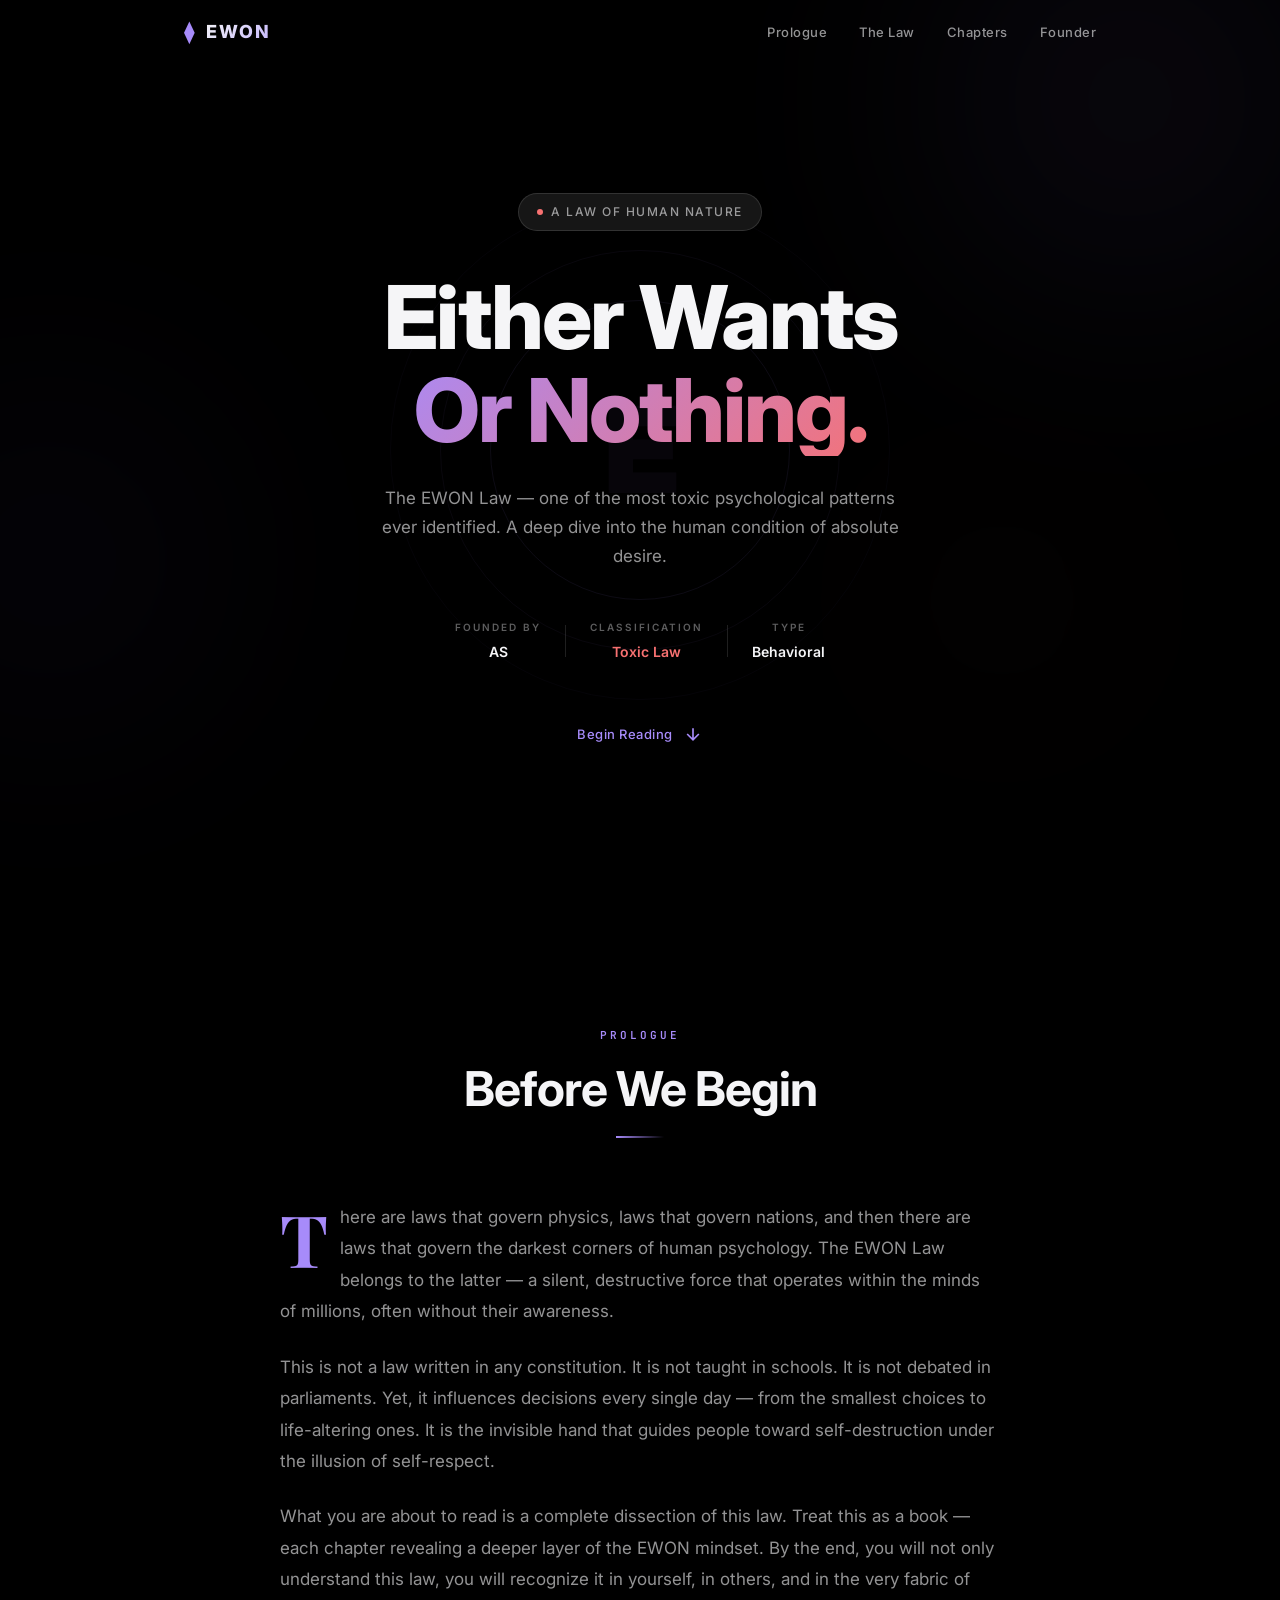
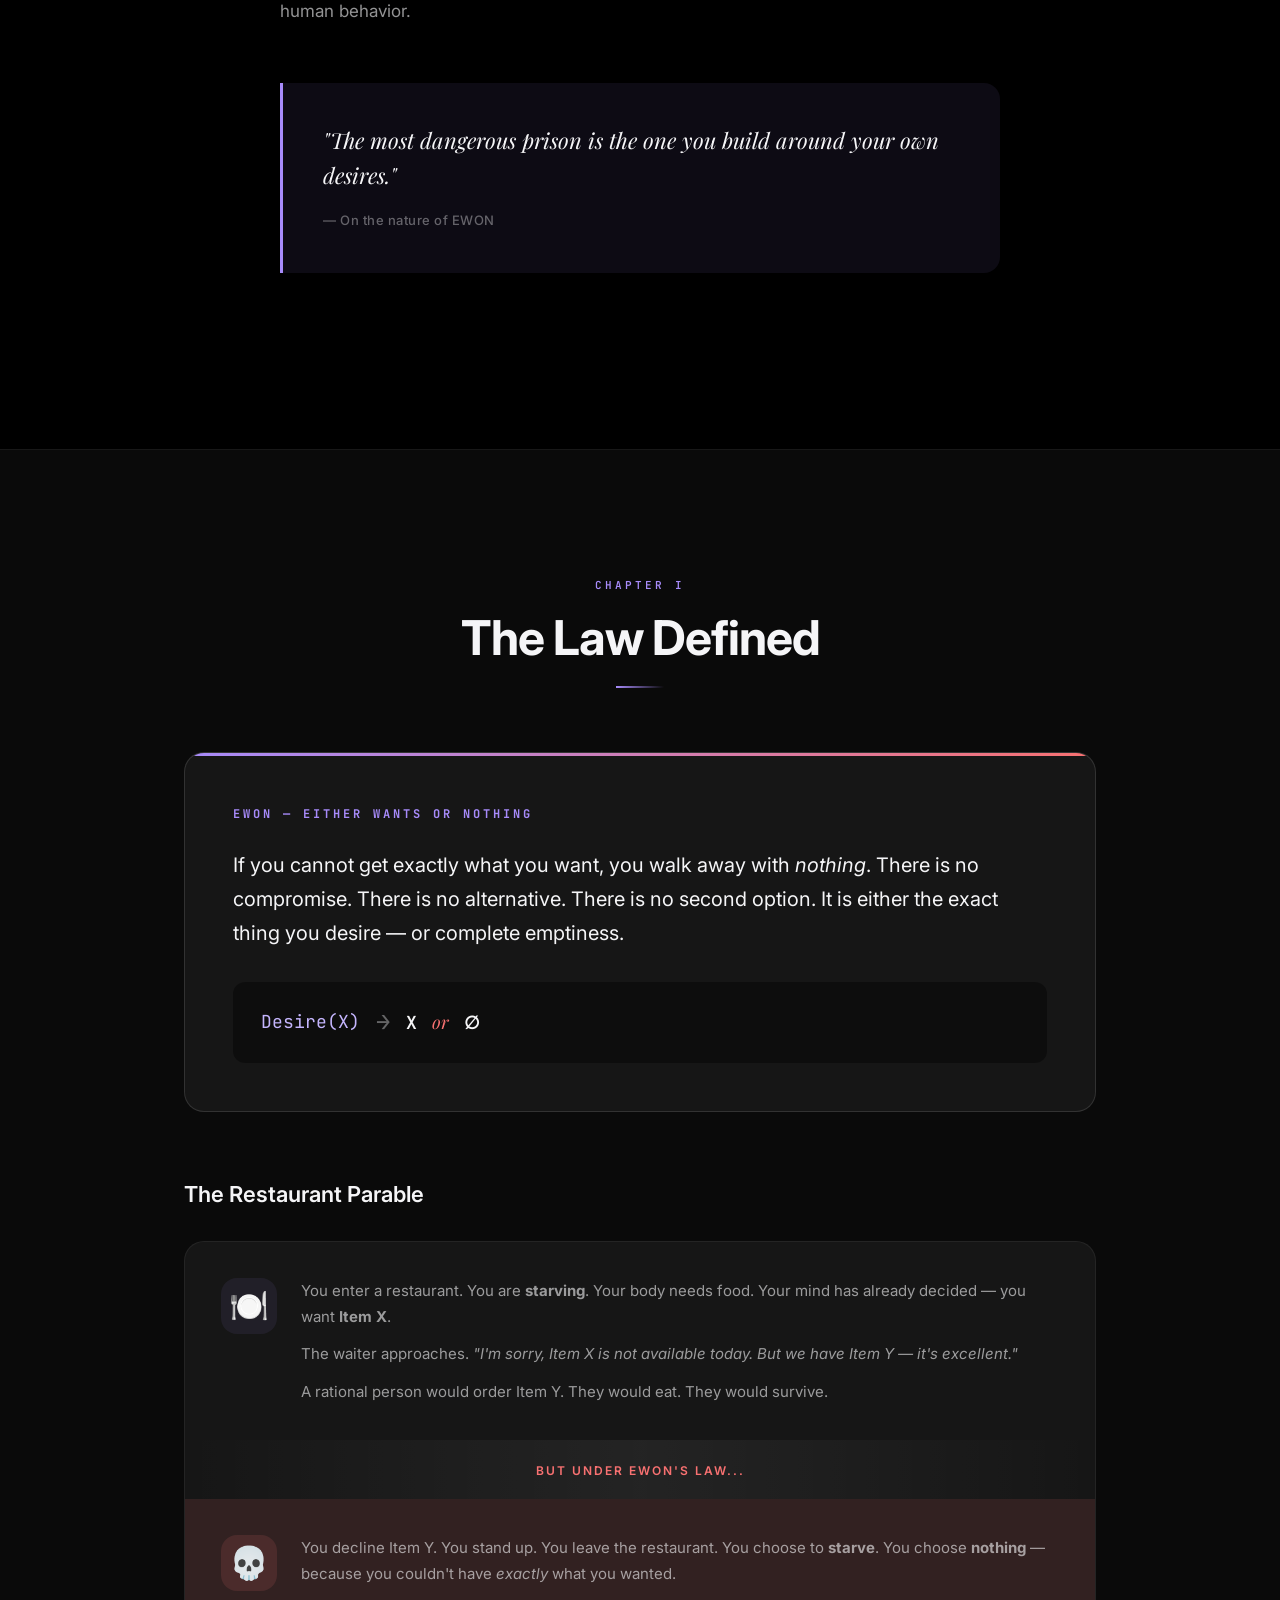
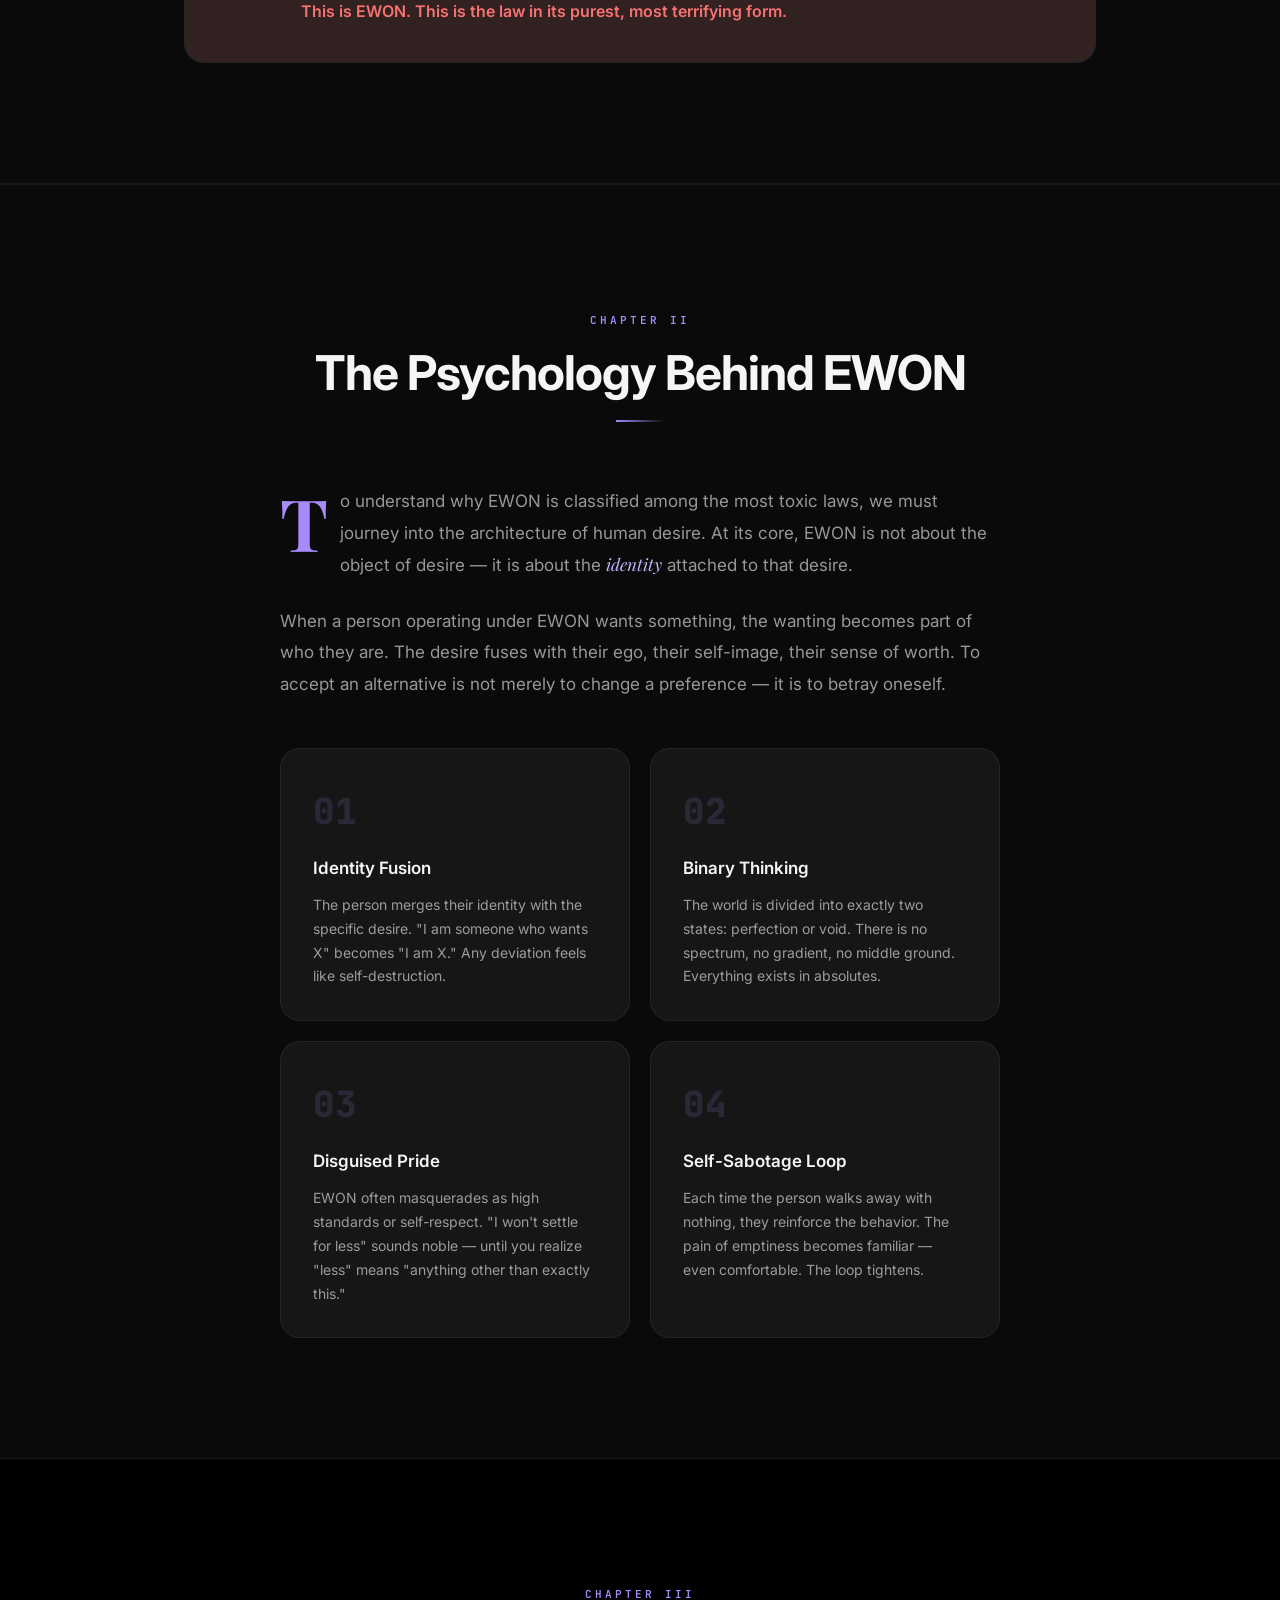
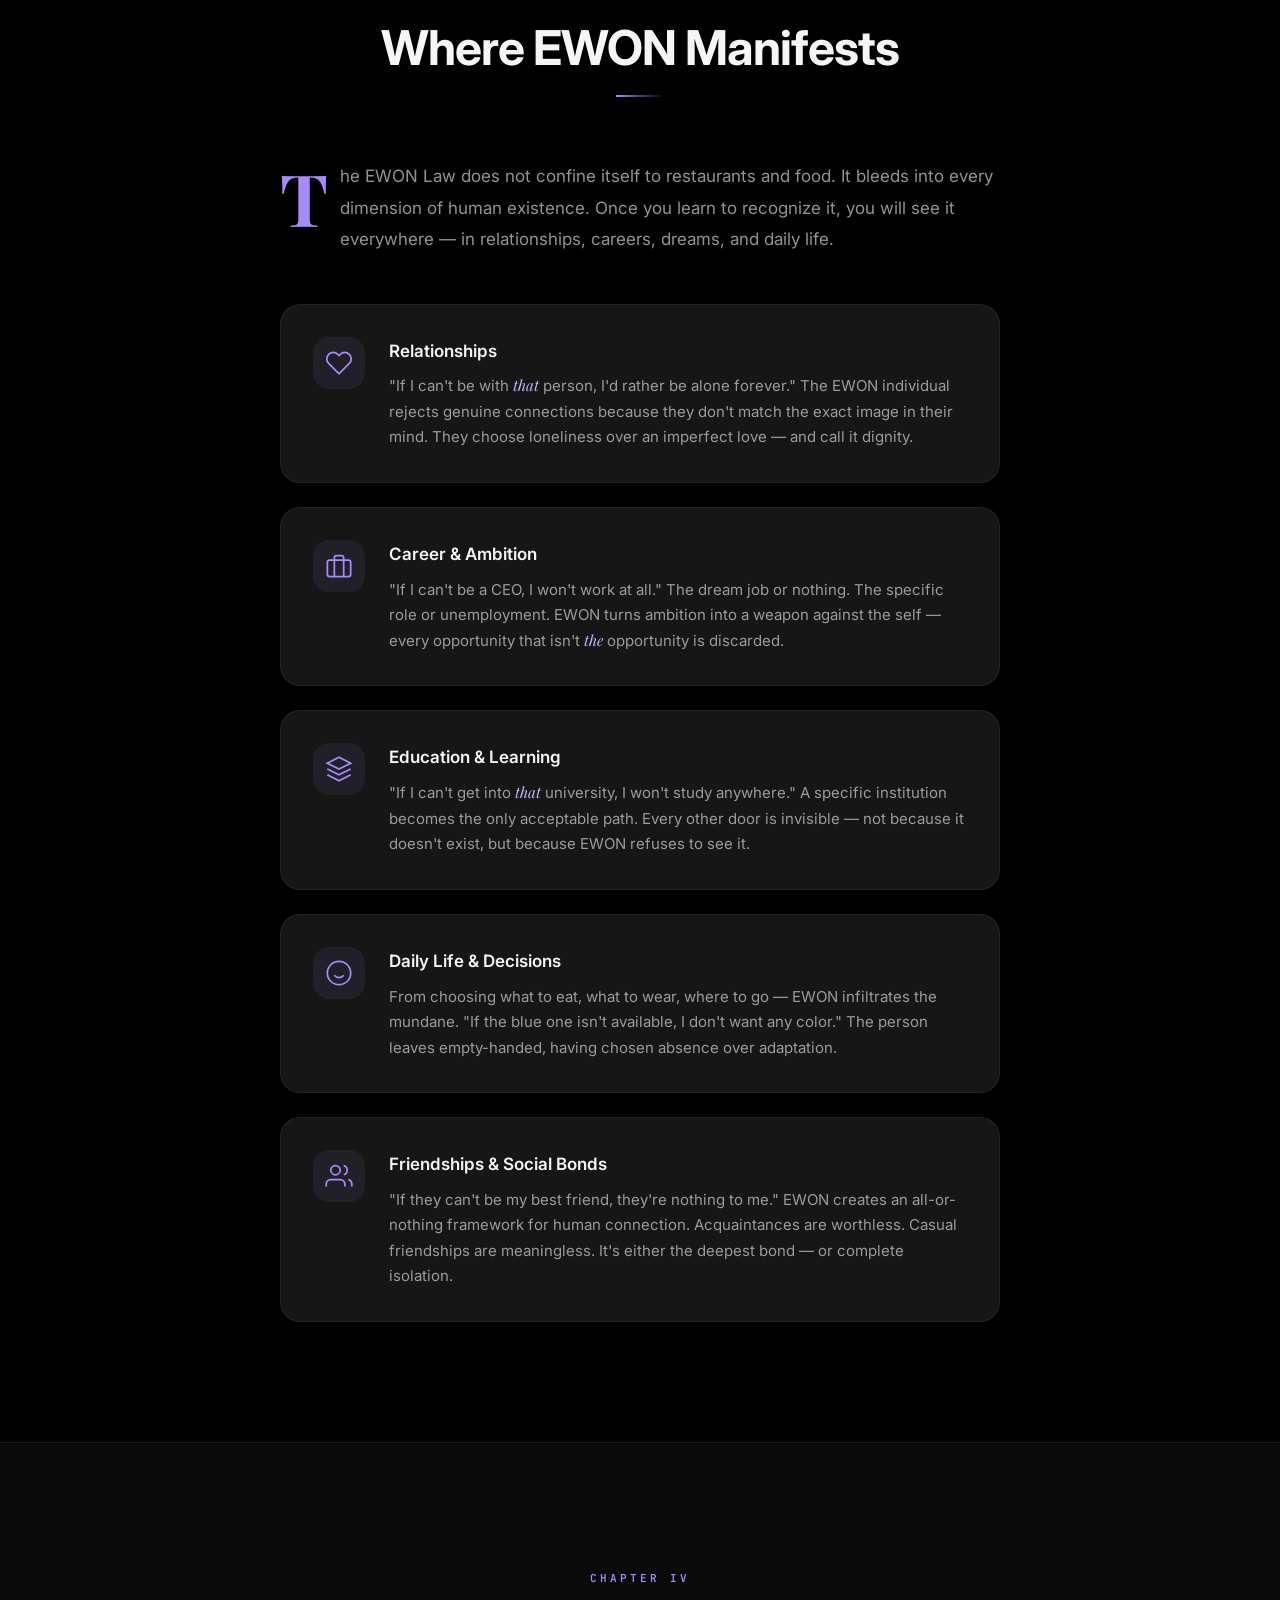
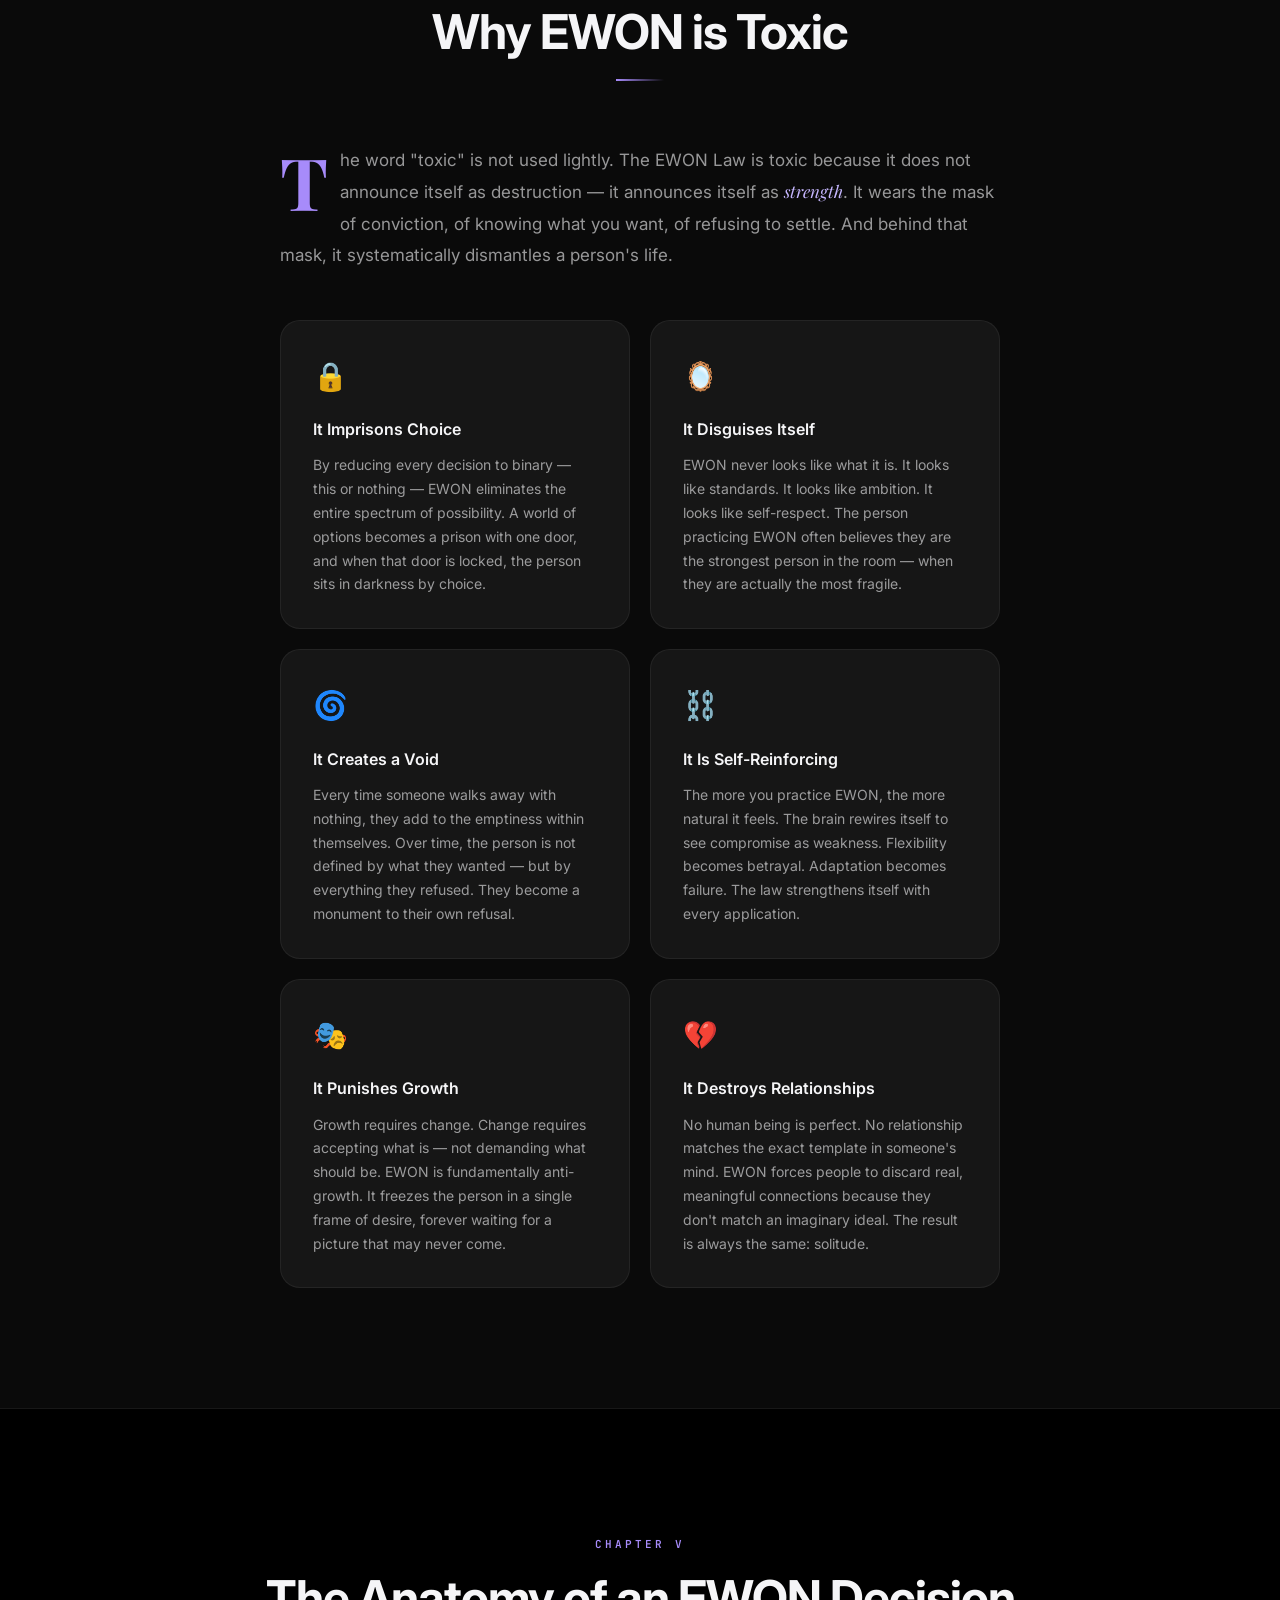
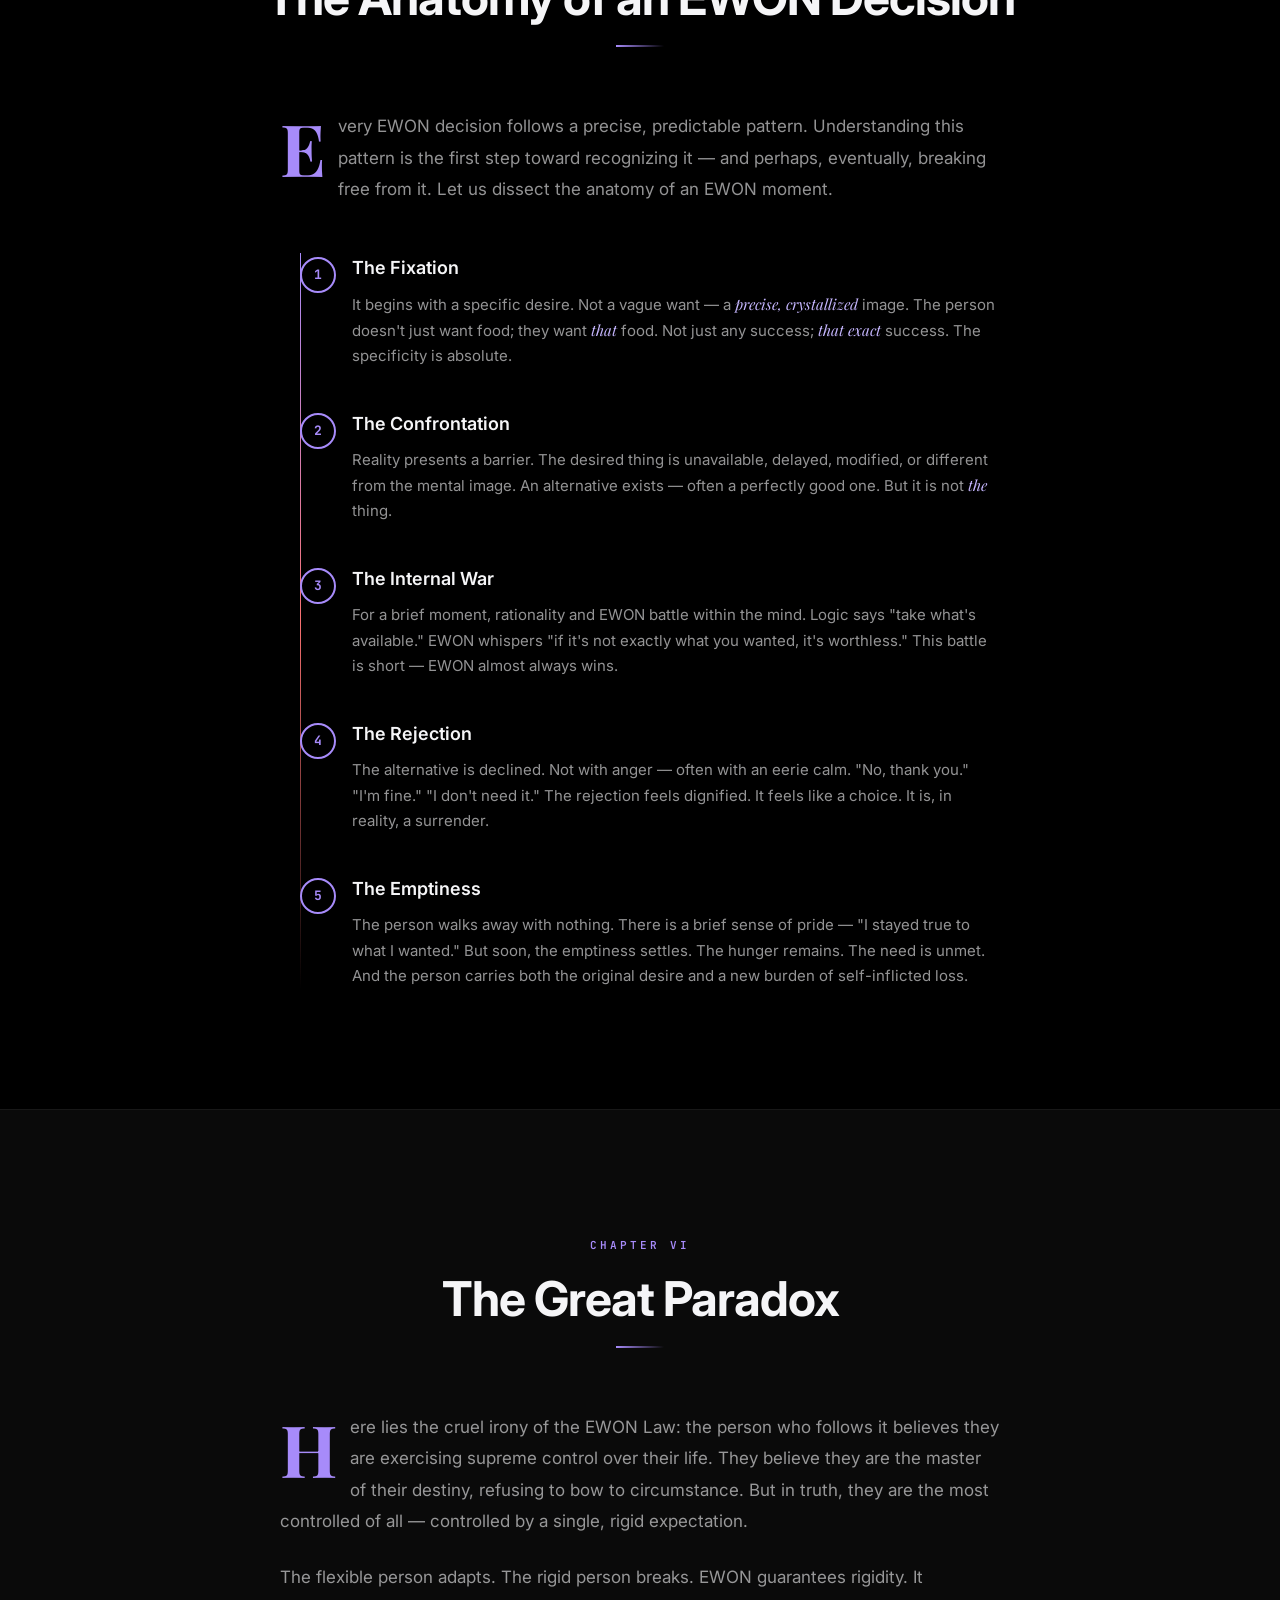
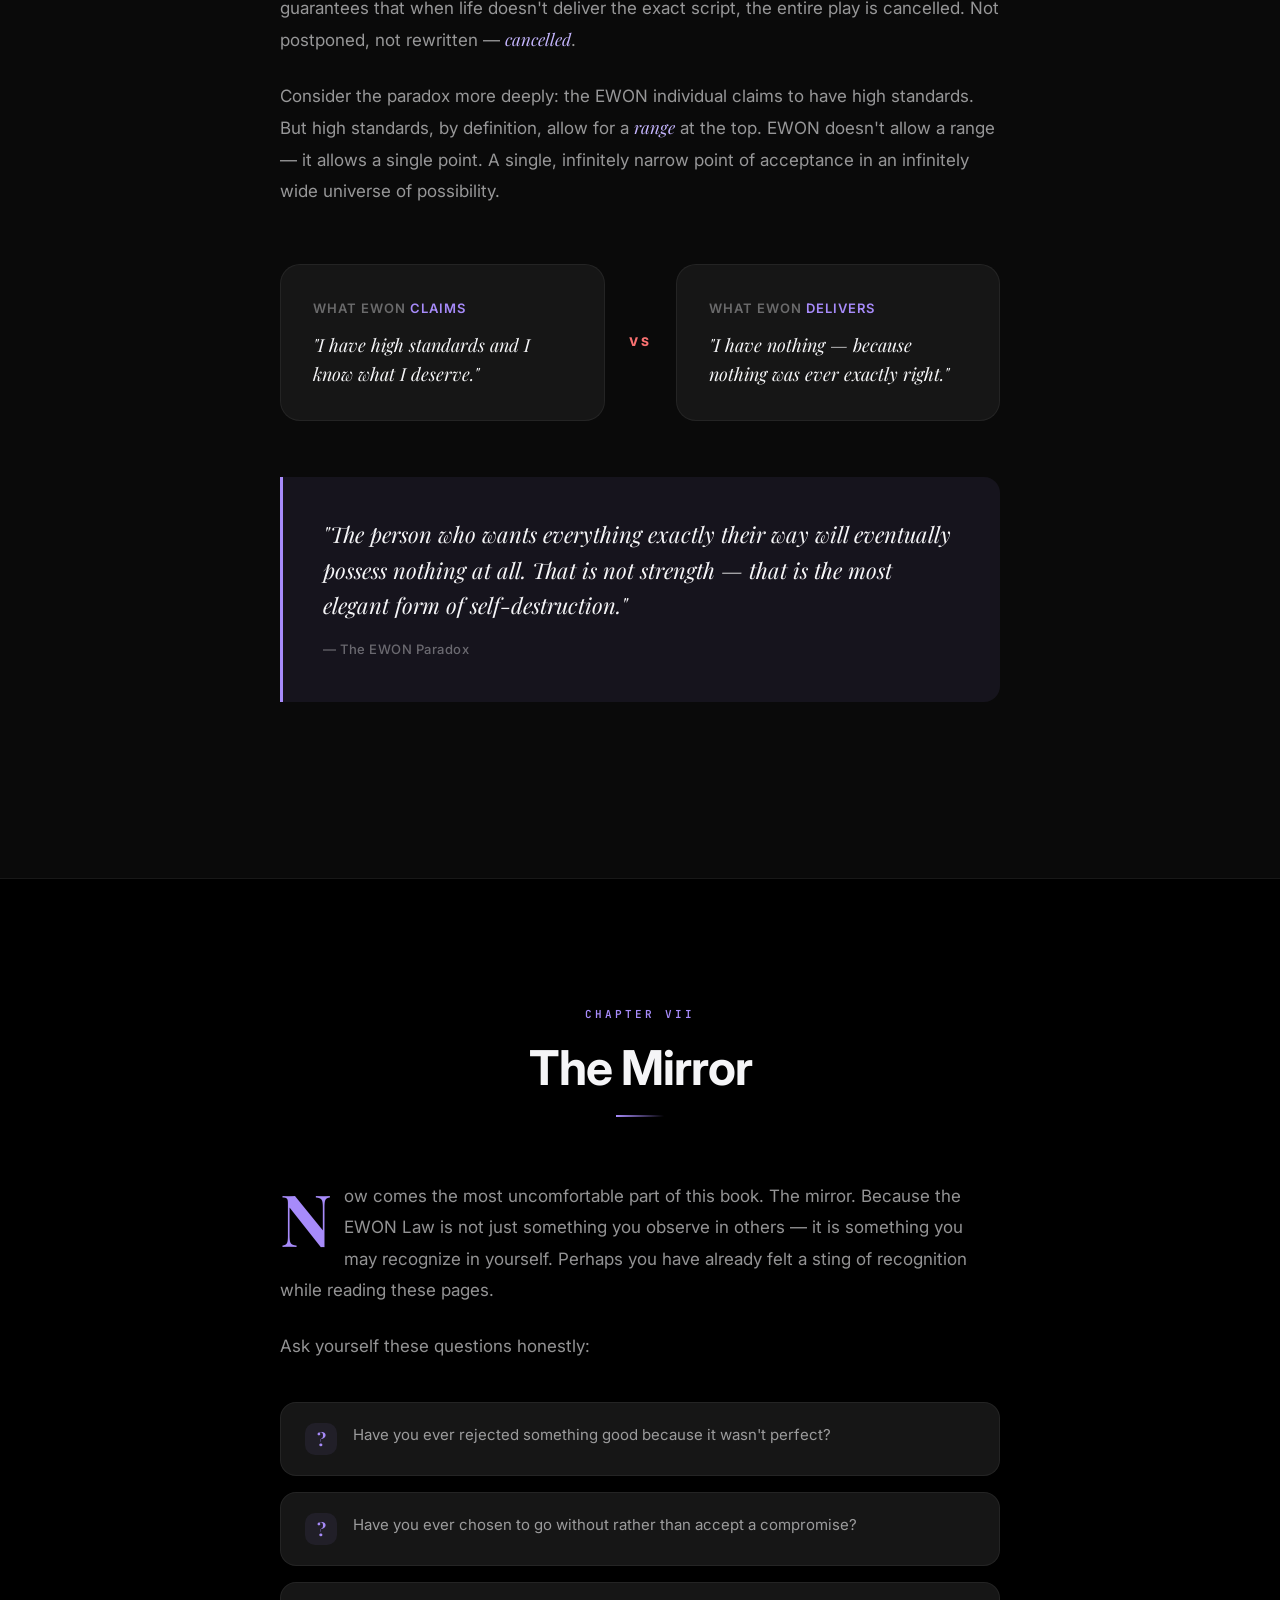
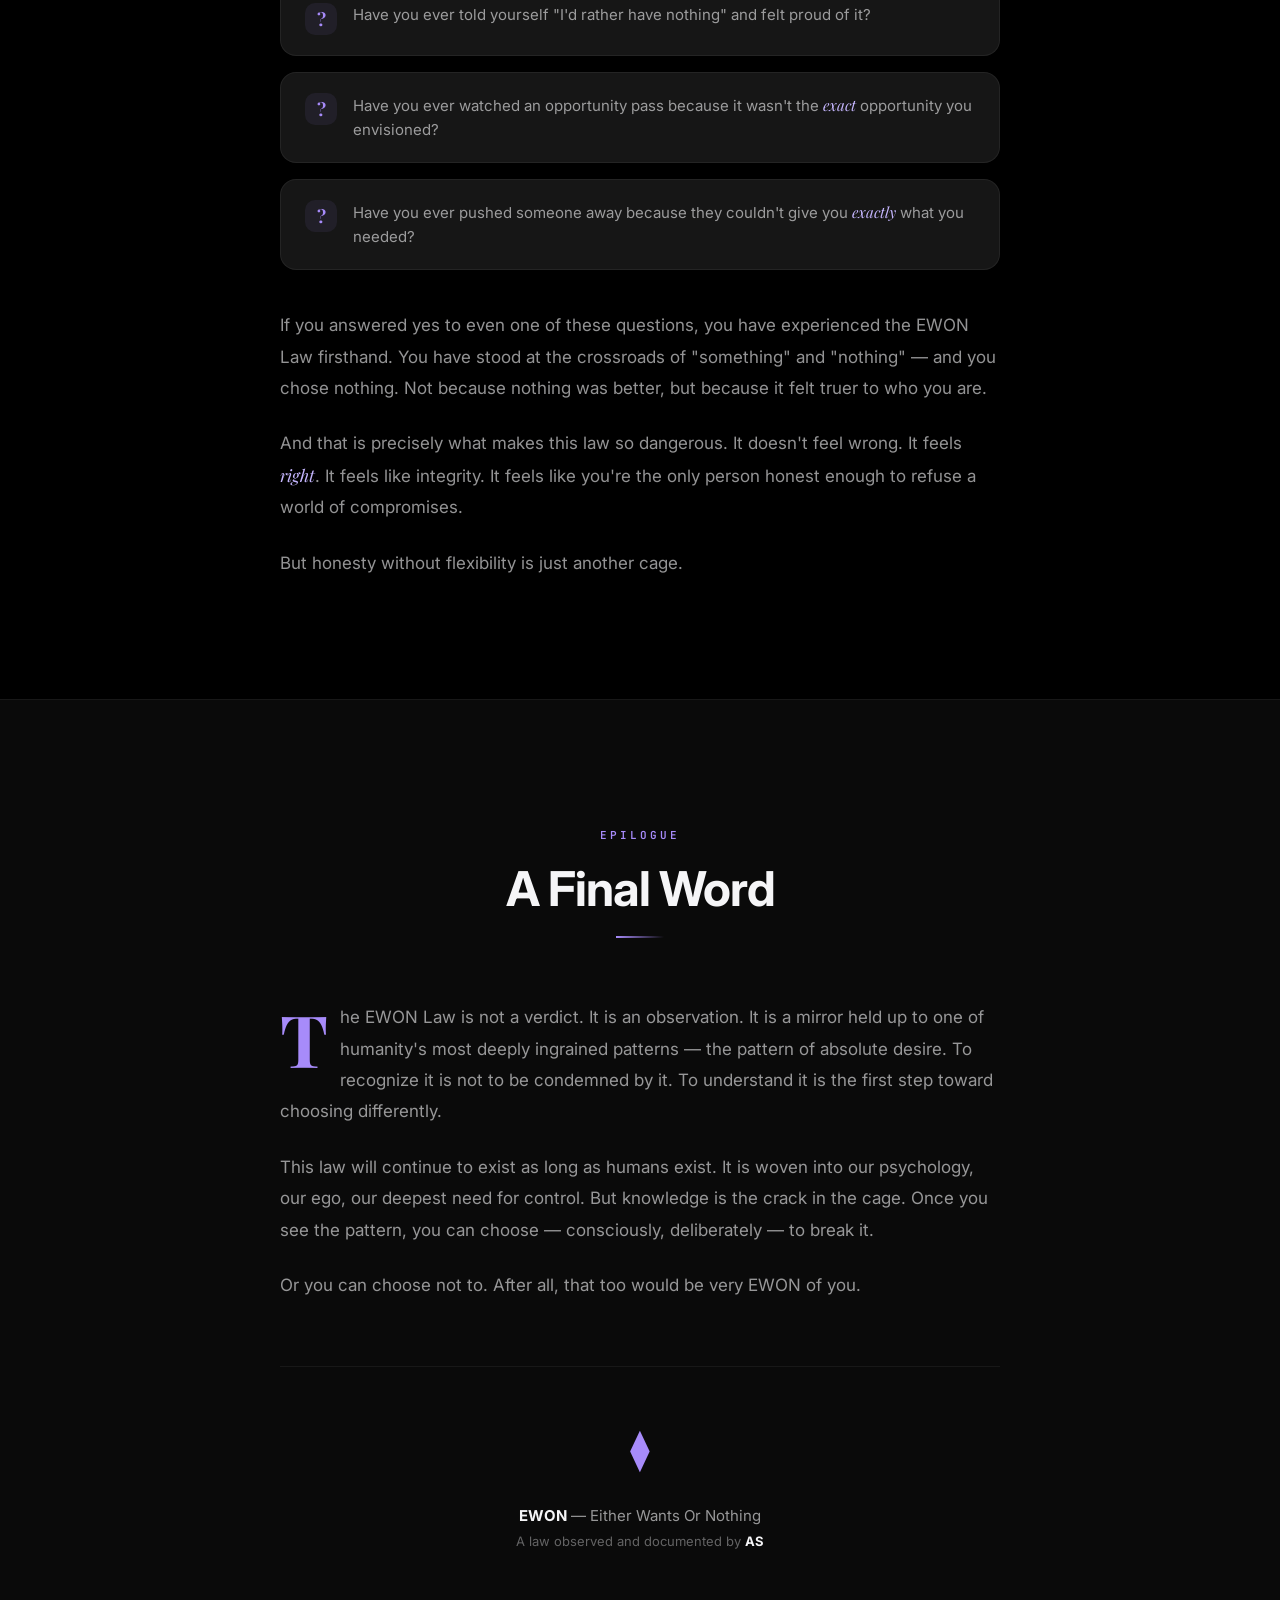
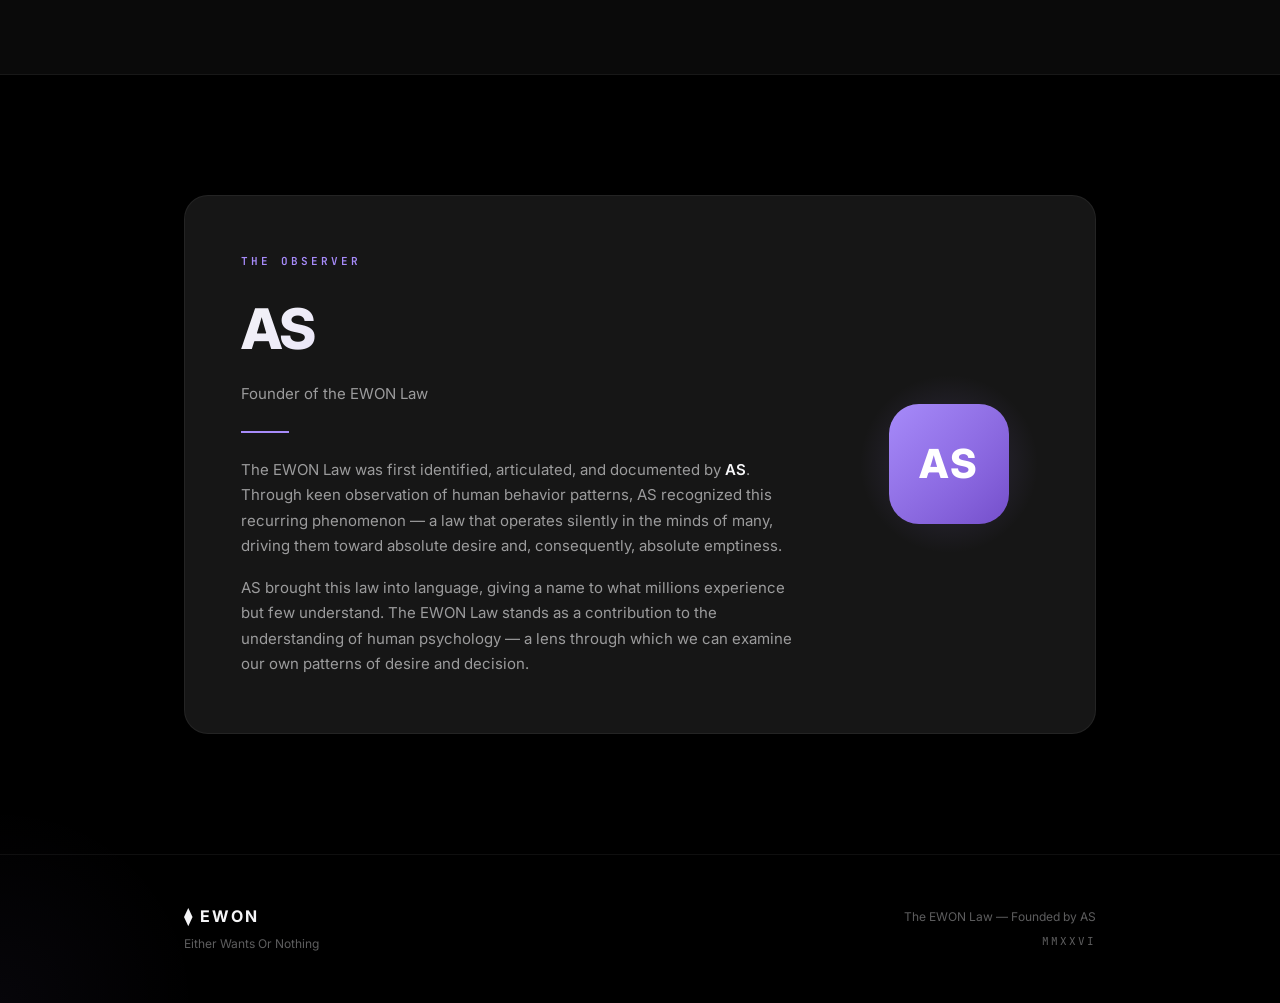
==== index.html @ 48b1c62e "feat: EWON Law - premium iOS dark themed site with book-like chapters" ====
<!DOCTYPE html>
<html lang="en">
<head>
    <meta charset="UTF-8">
    <meta name="viewport" content="width=device-width, initial-scale=1.0">
    <title>EWON Law — Either Wants Or Nothing</title>
    <meta name="description" content="The EWON Law: Either Wants Or Nothing. One of the most toxic psychological laws ever observed. Founded by AS.">
    <meta name="keywords" content="EWON, Either Wants Or Nothing, EWON Law, AS, psychology, toxic laws">
    <meta name="author" content="AS">
    <meta name="theme-color" content="#000000">
    <link rel="preconnect" href="https://fonts.googleapis.com">
    <link rel="preconnect" href="https://fonts.gstatic.com" crossorigin>
    <link href="https://fonts.googleapis.com/css2?family=SF+Pro+Display:wght@300;400;500;600;700&family=Inter:wght@300;400;500;600;700;800;900&family=Playfair+Display:ital,wght@0,400;0,500;0,600;0,700;1,400;1,500&family=JetBrains+Mono:wght@400;500&display=swap" rel="stylesheet">
    <link rel="stylesheet" href="style.css">
</head>
<body>
    <!-- Ambient Background -->
    <div class="ambient-bg">
        <div class="ambient-orb orb-1"></div>
        <div class="ambient-orb orb-2"></div>
        <div class="ambient-orb orb-3"></div>
    </div>

    <!-- Navigation -->
    <nav class="nav" id="navbar">
        <div class="nav-inner">
            <a href="#hero" class="nav-logo">
                <span class="logo-icon">⧫</span>
                <span class="logo-text">EWON</span>
            </a>
            <div class="nav-links">
                <a href="#prologue" class="nav-link">Prologue</a>
                <a href="#definition" class="nav-link">The Law</a>
                <a href="#chapters" class="nav-link">Chapters</a>
                <a href="#founder" class="nav-link">Founder</a>
            </div>
            <button class="nav-menu-btn" id="menuBtn" aria-label="Menu">
                <span></span>
                <span></span>
                <span></span>
            </button>
        </div>
    </nav>

    <!-- Mobile Menu -->
    <div class="mobile-menu" id="mobileMenu">
        <div class="mobile-menu-inner">
            <a href="#prologue" class="mobile-link">Prologue</a>
            <a href="#definition" class="mobile-link">The Law</a>
            <a href="#chapters" class="mobile-link">Chapters</a>
            <a href="#founder" class="mobile-link">Founder</a>
        </div>
    </div>

    <!-- Hero Section -->
    <section class="hero" id="hero">
        <div class="hero-content">
            <div class="hero-badge animate-in">
                <span class="badge-dot"></span>
                <span>A Law of Human Nature</span>
            </div>
            <h1 class="hero-title animate-in">
                <span class="title-line">Either Wants</span>
                <span class="title-line accent">Or Nothing.</span>
            </h1>
            <p class="hero-subtitle animate-in">
                The EWON Law — one of the most toxic psychological patterns ever identified. 
                A deep dive into the human condition of absolute desire.
            </p>
            <div class="hero-meta animate-in">
                <div class="meta-item">
                    <span class="meta-label">Founded by</span>
                    <span class="meta-value">AS</span>
                </div>
                <div class="meta-divider"></div>
                <div class="meta-item">
                    <span class="meta-label">Classification</span>
                    <span class="meta-value toxic-tag">Toxic Law</span>
                </div>
                <div class="meta-divider"></div>
                <div class="meta-item">
                    <span class="meta-label">Type</span>
                    <span class="meta-value">Behavioral</span>
                </div>
            </div>
            <a href="#prologue" class="hero-scroll animate-in">
                <span>Begin Reading</span>
                <svg width="20" height="20" viewBox="0 0 24 24" fill="none" stroke="currentColor" stroke-width="2">
                    <path d="M12 5v14M19 12l-7 7-7-7"/>
                </svg>
            </a>
        </div>
        <div class="hero-visual">
            <div class="visual-ring ring-1"></div>
            <div class="visual-ring ring-2"></div>
            <div class="visual-ring ring-3"></div>
            <div class="visual-symbol">E</div>
        </div>
    </section>

    <!-- Prologue -->
    <section class="chapter-section" id="prologue">
        <div class="container">
            <div class="chapter-header animate-on-scroll">
                <span class="chapter-number">Prologue</span>
                <h2 class="chapter-title">Before We Begin</h2>
                <div class="chapter-line"></div>
            </div>
            <div class="chapter-body">
                <div class="prose animate-on-scroll">
                    <p class="drop-cap">
                        There are laws that govern physics, laws that govern nations, and then there are laws that govern the darkest corners of human psychology. The EWON Law belongs to the latter — a silent, destructive force that operates within the minds of millions, often without their awareness.
                    </p>
                    <p>
                        This is not a law written in any constitution. It is not taught in schools. It is not debated in parliaments. Yet, it influences decisions every single day — from the smallest choices to life-altering ones. It is the invisible hand that guides people toward self-destruction under the illusion of self-respect.
                    </p>
                    <p>
                        What you are about to read is a complete dissection of this law. Treat this as a book — each chapter revealing a deeper layer of the EWON mindset. By the end, you will not only understand this law, you will recognize it in yourself, in others, and in the very fabric of human behavior.
                    </p>
                </div>
                <div class="quote-block animate-on-scroll">
                    <blockquote>
                        "The most dangerous prison is the one you build around your own desires."
                    </blockquote>
                    <cite>— On the nature of EWON</cite>
                </div>
            </div>
        </div>
    </section>

    <!-- Definition Section -->
    <section class="definition-section" id="definition">
        <div class="container">
            <div class="chapter-header animate-on-scroll">
                <span class="chapter-number">Chapter I</span>
                <h2 class="chapter-title">The Law Defined</h2>
                <div class="chapter-line"></div>
            </div>
            <div class="definition-card animate-on-scroll">
                <div class="def-accent-bar"></div>
                <div class="def-content">
                    <div class="def-label">EWON — Either Wants Or Nothing</div>
                    <div class="def-text">
                        <p>If you cannot get exactly what you want, you walk away with <em>nothing</em>. There is no compromise. There is no alternative. There is no second option. It is either the exact thing you desire — or complete emptiness.</p>
                    </div>
                    <div class="def-formula">
                        <span class="formula-symbol">Desire(X)</span>
                        <span class="formula-operator">→</span>
                        <span class="formula-result">X <span class="formula-or">or</span> ∅</span>
                    </div>
                </div>
            </div>

            <div class="example-section animate-on-scroll">
                <h3 class="section-subtitle">The Restaurant Parable</h3>
                <div class="example-card">
                    <div class="example-scene">
                        <div class="scene-icon">🍽️</div>
                        <div class="scene-content">
                            <p>You enter a restaurant. You are <strong>starving</strong>. Your body needs food. Your mind has already decided — you want <strong>Item X</strong>.</p>
                            <p>The waiter approaches. <em>"I'm sorry, Item X is not available today. But we have Item Y — it's excellent."</em></p>
                            <p>A rational person would order Item Y. They would eat. They would survive.</p>
                        </div>
                    </div>
                    <div class="scene-divider">
                        <span>But under EWON's Law...</span>
                    </div>
                    <div class="example-scene ewon-scene">
                        <div class="scene-icon">💀</div>
                        <div class="scene-content">
                            <p>You decline Item Y. You stand up. You leave the restaurant. You choose to <strong>starve</strong>. You choose <strong>nothing</strong> — because you couldn't have <em>exactly</em> what you wanted.</p>
                            <p class="scene-emphasis">This is EWON. This is the law in its purest, most terrifying form.</p>
                        </div>
                    </div>
                </div>
            </div>
        </div>
    </section>

    <!-- Chapter II: The Psychology -->
    <section class="chapter-section dark-chapter" id="chapters">
        <div class="container">
            <div class="chapter-header animate-on-scroll">
                <span class="chapter-number">Chapter II</span>
                <h2 class="chapter-title">The Psychology Behind EWON</h2>
                <div class="chapter-line"></div>
            </div>
            <div class="chapter-body">
                <div class="prose animate-on-scroll">
                    <p class="drop-cap">
                        To understand why EWON is classified among the most toxic laws, we must journey into the architecture of human desire. At its core, EWON is not about the object of desire — it is about the <em>identity</em> attached to that desire.
                    </p>
                    <p>
                        When a person operating under EWON wants something, the wanting becomes part of who they are. The desire fuses with their ego, their self-image, their sense of worth. To accept an alternative is not merely to change a preference — it is to betray oneself.
                    </p>
                </div>

                <div class="pillars-grid animate-on-scroll">
                    <div class="pillar-card">
                        <div class="pillar-number">01</div>
                        <h4>Identity Fusion</h4>
                        <p>The person merges their identity with the specific desire. "I am someone who wants X" becomes "I am X." Any deviation feels like self-destruction.</p>
                    </div>
                    <div class="pillar-card">
                        <div class="pillar-number">02</div>
                        <h4>Binary Thinking</h4>
                        <p>The world is divided into exactly two states: perfection or void. There is no spectrum, no gradient, no middle ground. Everything exists in absolutes.</p>
                    </div>
                    <div class="pillar-card">
                        <div class="pillar-number">03</div>
                        <h4>Disguised Pride</h4>
                        <p>EWON often masquerades as high standards or self-respect. "I won't settle for less" sounds noble — until you realize "less" means "anything other than exactly this."</p>
                    </div>
                    <div class="pillar-card">
                        <div class="pillar-number">04</div>
                        <h4>Self-Sabotage Loop</h4>
                        <p>Each time the person walks away with nothing, they reinforce the behavior. The pain of emptiness becomes familiar — even comfortable. The loop tightens.</p>
                    </div>
                </div>
            </div>
        </div>
    </section>

    <!-- Chapter III: Manifestations -->
    <section class="chapter-section">
        <div class="container">
            <div class="chapter-header animate-on-scroll">
                <span class="chapter-number">Chapter III</span>
                <h2 class="chapter-title">Where EWON Manifests</h2>
                <div class="chapter-line"></div>
            </div>
            <div class="chapter-body">
                <div class="prose animate-on-scroll">
                    <p class="drop-cap">
                        The EWON Law does not confine itself to restaurants and food. It bleeds into every dimension of human existence. Once you learn to recognize it, you will see it everywhere — in relationships, careers, dreams, and daily life.
                    </p>
                </div>

                <div class="manifestation-list">
                    <div class="manifestation-item animate-on-scroll">
                        <div class="manifest-icon">
                            <svg width="28" height="28" viewBox="0 0 24 24" fill="none" stroke="currentColor" stroke-width="1.5">
                                <path d="M20.84 4.61a5.5 5.5 0 0 0-7.78 0L12 5.67l-1.06-1.06a5.5 5.5 0 0 0-7.78 7.78l1.06 1.06L12 21.23l7.78-7.78 1.06-1.06a5.5 5.5 0 0 0 0-7.78z"/>
                            </svg>
                        </div>
                        <div class="manifest-content">
                            <h4>Relationships</h4>
                            <p>"If I can't be with <em>that</em> person, I'd rather be alone forever." The EWON individual rejects genuine connections because they don't match the exact image in their mind. They choose loneliness over an imperfect love — and call it dignity.</p>
                        </div>
                    </div>

                    <div class="manifestation-item animate-on-scroll">
                        <div class="manifest-icon">
                            <svg width="28" height="28" viewBox="0 0 24 24" fill="none" stroke="currentColor" stroke-width="1.5">
                                <rect x="2" y="7" width="20" height="14" rx="2" ry="2"/><path d="M16 21V5a2 2 0 0 0-2-2h-4a2 2 0 0 0-2 2v16"/>
                            </svg>
                        </div>
                        <div class="manifest-content">
                            <h4>Career & Ambition</h4>
                            <p>"If I can't be a CEO, I won't work at all." The dream job or nothing. The specific role or unemployment. EWON turns ambition into a weapon against the self — every opportunity that isn't <em>the</em> opportunity is discarded.</p>
                        </div>
                    </div>

                    <div class="manifestation-item animate-on-scroll">
                        <div class="manifest-icon">
                            <svg width="28" height="28" viewBox="0 0 24 24" fill="none" stroke="currentColor" stroke-width="1.5">
                                <path d="M12 2L2 7l10 5 10-5-10-5z"/><path d="M2 17l10 5 10-5"/><path d="M2 12l10 5 10-5"/>
                            </svg>
                        </div>
                        <div class="manifest-content">
                            <h4>Education & Learning</h4>
                            <p>"If I can't get into <em>that</em> university, I won't study anywhere." A specific institution becomes the only acceptable path. Every other door is invisible — not because it doesn't exist, but because EWON refuses to see it.</p>
                        </div>
                    </div>

                    <div class="manifestation-item animate-on-scroll">
                        <div class="manifest-icon">
                            <svg width="28" height="28" viewBox="0 0 24 24" fill="none" stroke="currentColor" stroke-width="1.5">
                                <circle cx="12" cy="12" r="10"/><path d="M8 14s1.5 2 4 2 4-2 4-2"/><line x1="9" y1="9" x2="9.01" y2="9"/><line x1="15" y1="9" x2="15.01" y2="9"/>
                            </svg>
                        </div>
                        <div class="manifest-content">
                            <h4>Daily Life & Decisions</h4>
                            <p>From choosing what to eat, what to wear, where to go — EWON infiltrates the mundane. "If the blue one isn't available, I don't want any color." The person leaves empty-handed, having chosen absence over adaptation.</p>
                        </div>
                    </div>

                    <div class="manifestation-item animate-on-scroll">
                        <div class="manifest-icon">
                            <svg width="28" height="28" viewBox="0 0 24 24" fill="none" stroke="currentColor" stroke-width="1.5">
                                <path d="M17 21v-2a4 4 0 0 0-4-4H5a4 4 0 0 0-4 4v2"/><circle cx="9" cy="7" r="4"/><path d="M23 21v-2a4 4 0 0 0-3-3.87"/><path d="M16 3.13a4 4 0 0 1 0 7.75"/>
                            </svg>
                        </div>
                        <div class="manifest-content">
                            <h4>Friendships & Social Bonds</h4>
                            <p>"If they can't be my best friend, they're nothing to me." EWON creates an all-or-nothing framework for human connection. Acquaintances are worthless. Casual friendships are meaningless. It's either the deepest bond — or complete isolation.</p>
                        </div>
                    </div>
                </div>
            </div>
        </div>
    </section>

    <!-- Chapter IV: The Toxicity -->
    <section class="chapter-section dark-chapter">
        <div class="container">
            <div class="chapter-header animate-on-scroll">
                <span class="chapter-number">Chapter IV</span>
                <h2 class="chapter-title">Why EWON is Toxic</h2>
                <div class="chapter-line"></div>
            </div>
            <div class="chapter-body">
                <div class="prose animate-on-scroll">
                    <p class="drop-cap">
                        The word "toxic" is not used lightly. The EWON Law is toxic because it does not announce itself as destruction — it announces itself as <em>strength</em>. It wears the mask of conviction, of knowing what you want, of refusing to settle. And behind that mask, it systematically dismantles a person's life.
                    </p>
                </div>

                <div class="toxicity-grid animate-on-scroll">
                    <div class="toxic-card">
                        <div class="toxic-icon">🔒</div>
                        <h4>It Imprisons Choice</h4>
                        <p>By reducing every decision to binary — this or nothing — EWON eliminates the entire spectrum of possibility. A world of options becomes a prison with one door, and when that door is locked, the person sits in darkness by choice.</p>
                    </div>
                    <div class="toxic-card">
                        <div class="toxic-icon">🪞</div>
                        <h4>It Disguises Itself</h4>
                        <p>EWON never looks like what it is. It looks like standards. It looks like ambition. It looks like self-respect. The person practicing EWON often believes they are the strongest person in the room — when they are actually the most fragile.</p>
                    </div>
                    <div class="toxic-card">
                        <div class="toxic-icon">🌀</div>
                        <h4>It Creates a Void</h4>
                        <p>Every time someone walks away with nothing, they add to the emptiness within themselves. Over time, the person is not defined by what they wanted — but by everything they refused. They become a monument to their own refusal.</p>
                    </div>
                    <div class="toxic-card">
                        <div class="toxic-icon">⛓️</div>
                        <h4>It Is Self-Reinforcing</h4>
                        <p>The more you practice EWON, the more natural it feels. The brain rewires itself to see compromise as weakness. Flexibility becomes betrayal. Adaptation becomes failure. The law strengthens itself with every application.</p>
                    </div>
                    <div class="toxic-card">
                        <div class="toxic-icon">🎭</div>
                        <h4>It Punishes Growth</h4>
                        <p>Growth requires change. Change requires accepting what is — not demanding what should be. EWON is fundamentally anti-growth. It freezes the person in a single frame of desire, forever waiting for a picture that may never come.</p>
                    </div>
                    <div class="toxic-card">
                        <div class="toxic-icon">💔</div>
                        <h4>It Destroys Relationships</h4>
                        <p>No human being is perfect. No relationship matches the exact template in someone's mind. EWON forces people to discard real, meaningful connections because they don't match an imaginary ideal. The result is always the same: solitude.</p>
                    </div>
                </div>
            </div>
        </div>
    </section>

    <!-- Chapter V: The Anatomy -->
    <section class="chapter-section">
        <div class="container">
            <div class="chapter-header animate-on-scroll">
                <span class="chapter-number">Chapter V</span>
                <h2 class="chapter-title">The Anatomy of an EWON Decision</h2>
                <div class="chapter-line"></div>
            </div>
            <div class="chapter-body">
                <div class="prose animate-on-scroll">
                    <p class="drop-cap">
                        Every EWON decision follows a precise, predictable pattern. Understanding this pattern is the first step toward recognizing it — and perhaps, eventually, breaking free from it. Let us dissect the anatomy of an EWON moment.
                    </p>
                </div>

                <div class="timeline animate-on-scroll">
                    <div class="timeline-item">
                        <div class="timeline-marker">
                            <span>1</span>
                        </div>
                        <div class="timeline-content">
                            <h4>The Fixation</h4>
                            <p>It begins with a specific desire. Not a vague want — a <em>precise, crystallized</em> image. The person doesn't just want food; they want <em>that</em> food. Not just any success; <em>that exact</em> success. The specificity is absolute.</p>
                        </div>
                    </div>
                    <div class="timeline-item">
                        <div class="timeline-marker">
                            <span>2</span>
                        </div>
                        <div class="timeline-content">
                            <h4>The Confrontation</h4>
                            <p>Reality presents a barrier. The desired thing is unavailable, delayed, modified, or different from the mental image. An alternative exists — often a perfectly good one. But it is not <em>the</em> thing.</p>
                        </div>
                    </div>
                    <div class="timeline-item">
                        <div class="timeline-marker">
                            <span>3</span>
                        </div>
                        <div class="timeline-content">
                            <h4>The Internal War</h4>
                            <p>For a brief moment, rationality and EWON battle within the mind. Logic says "take what's available." EWON whispers "if it's not exactly what you wanted, it's worthless." This battle is short — EWON almost always wins.</p>
                        </div>
                    </div>
                    <div class="timeline-item">
                        <div class="timeline-marker">
                            <span>4</span>
                        </div>
                        <div class="timeline-content">
                            <h4>The Rejection</h4>
                            <p>The alternative is declined. Not with anger — often with an eerie calm. "No, thank you." "I'm fine." "I don't need it." The rejection feels dignified. It feels like a choice. It is, in reality, a surrender.</p>
                        </div>
                    </div>
                    <div class="timeline-item">
                        <div class="timeline-marker">
                            <span>5</span>
                        </div>
                        <div class="timeline-content">
                            <h4>The Emptiness</h4>
                            <p>The person walks away with nothing. There is a brief sense of pride — "I stayed true to what I wanted." But soon, the emptiness settles. The hunger remains. The need is unmet. And the person carries both the original desire and a new burden of self-inflicted loss.</p>
                        </div>
                    </div>
                </div>
            </div>
        </div>
    </section>

    <!-- Chapter VI: The Paradox -->
    <section class="chapter-section dark-chapter">
        <div class="container">
            <div class="chapter-header animate-on-scroll">
                <span class="chapter-number">Chapter VI</span>
                <h2 class="chapter-title">The Great Paradox</h2>
                <div class="chapter-line"></div>
            </div>
            <div class="chapter-body">
                <div class="prose animate-on-scroll">
                    <p class="drop-cap">
                        Here lies the cruel irony of the EWON Law: the person who follows it believes they are exercising supreme control over their life. They believe they are the master of their destiny, refusing to bow to circumstance. But in truth, they are the most controlled of all — controlled by a single, rigid expectation.
                    </p>
                    <p>
                        The flexible person adapts. The rigid person breaks. EWON guarantees rigidity. It guarantees that when life doesn't deliver the exact script, the entire play is cancelled. Not postponed, not rewritten — <em>cancelled</em>.
                    </p>
                    <p>
                        Consider the paradox more deeply: the EWON individual claims to have high standards. But high standards, by definition, allow for a <em>range</em> at the top. EWON doesn't allow a range — it allows a single point. A single, infinitely narrow point of acceptance in an infinitely wide universe of possibility.
                    </p>
                </div>

                <div class="paradox-visual animate-on-scroll">
                    <div class="paradox-item">
                        <div class="paradox-label">What EWON <span>Claims</span></div>
                        <div class="paradox-desc">"I have high standards and I know what I deserve."</div>
                    </div>
                    <div class="paradox-vs">VS</div>
                    <div class="paradox-item">
                        <div class="paradox-label">What EWON <span>Delivers</span></div>
                        <div class="paradox-desc">"I have nothing — because nothing was ever exactly right."</div>
                    </div>
                </div>

                <div class="quote-block animate-on-scroll">
                    <blockquote>
                        "The person who wants everything exactly their way will eventually possess nothing at all. That is not strength — that is the most elegant form of self-destruction."
                    </blockquote>
                    <cite>— The EWON Paradox</cite>
                </div>
            </div>
        </div>
    </section>

    <!-- Chapter VII: The Mirror -->
    <section class="chapter-section">
        <div class="container">
            <div class="chapter-header animate-on-scroll">
                <span class="chapter-number">Chapter VII</span>
                <h2 class="chapter-title">The Mirror</h2>
                <div class="chapter-line"></div>
            </div>
            <div class="chapter-body">
                <div class="prose animate-on-scroll">
                    <p class="drop-cap">
                        Now comes the most uncomfortable part of this book. The mirror. Because the EWON Law is not just something you observe in others — it is something you may recognize in yourself. Perhaps you have already felt a sting of recognition while reading these pages.
                    </p>
                    <p>
                        Ask yourself these questions honestly:
                    </p>
                </div>

                <div class="mirror-questions animate-on-scroll">
                    <div class="mirror-q">
                        <span class="q-mark">?</span>
                        <p>Have you ever rejected something good because it wasn't perfect?</p>
                    </div>
                    <div class="mirror-q">
                        <span class="q-mark">?</span>
                        <p>Have you ever chosen to go without rather than accept a compromise?</p>
                    </div>
                    <div class="mirror-q">
                        <span class="q-mark">?</span>
                        <p>Have you ever told yourself "I'd rather have nothing" and felt proud of it?</p>
                    </div>
                    <div class="mirror-q">
                        <span class="q-mark">?</span>
                        <p>Have you ever watched an opportunity pass because it wasn't the <em>exact</em> opportunity you envisioned?</p>
                    </div>
                    <div class="mirror-q">
                        <span class="q-mark">?</span>
                        <p>Have you ever pushed someone away because they couldn't give you <em>exactly</em> what you needed?</p>
                    </div>
                </div>

                <div class="prose animate-on-scroll">
                    <p>
                        If you answered yes to even one of these questions, you have experienced the EWON Law firsthand. You have stood at the crossroads of "something" and "nothing" — and you chose nothing. Not because nothing was better, but because it felt truer to who you are.
                    </p>
                    <p>
                        And that is precisely what makes this law so dangerous. It doesn't feel wrong. It feels <em>right</em>. It feels like integrity. It feels like you're the only person honest enough to refuse a world of compromises.
                    </p>
                    <p>
                        But honesty without flexibility is just another cage.
                    </p>
                </div>
            </div>
        </div>
    </section>

    <!-- Epilogue -->
    <section class="chapter-section dark-chapter">
        <div class="container">
            <div class="chapter-header animate-on-scroll">
                <span class="chapter-number">Epilogue</span>
                <h2 class="chapter-title">A Final Word</h2>
                <div class="chapter-line"></div>
            </div>
            <div class="chapter-body">
                <div class="prose animate-on-scroll">
                    <p class="drop-cap">
                        The EWON Law is not a verdict. It is an observation. It is a mirror held up to one of humanity's most deeply ingrained patterns — the pattern of absolute desire. To recognize it is not to be condemned by it. To understand it is the first step toward choosing differently.
                    </p>
                    <p>
                        This law will continue to exist as long as humans exist. It is woven into our psychology, our ego, our deepest need for control. But knowledge is the crack in the cage. Once you see the pattern, you can choose — consciously, deliberately — to break it.
                    </p>
                    <p>
                        Or you can choose not to. After all, that too would be very EWON of you.
                    </p>
                </div>

                <div class="closing-symbol animate-on-scroll">
                    <div class="closing-mark">⧫</div>
                    <p class="closing-text">
                        <strong>EWON</strong> — Either Wants Or Nothing<br>
                        <span class="closing-sub">A law observed and documented by <strong>AS</strong></span>
                    </p>
                </div>
            </div>
        </div>
    </section>

    <!-- Founder Section -->
    <section class="founder-section" id="founder">
        <div class="container">
            <div class="founder-card animate-on-scroll">
                <div class="founder-info">
                    <span class="founder-label">The Observer</span>
                    <h2 class="founder-name">AS</h2>
                    <p class="founder-role">Founder of the EWON Law</p>
                    <div class="founder-divider"></div>
                    <p class="founder-bio">
                        The EWON Law was first identified, articulated, and documented by <strong>AS</strong>. Through keen observation of human behavior patterns, AS recognized this recurring phenomenon — a law that operates silently in the minds of many, driving them toward absolute desire and, consequently, absolute emptiness.
                    </p>
                    <p class="founder-bio">
                        AS brought this law into language, giving a name to what millions experience but few understand. The EWON Law stands as a contribution to the understanding of human psychology — a lens through which we can examine our own patterns of desire and decision.
                    </p>
                </div>
                <div class="founder-visual">
                    <div class="founder-monogram">
                        <span>AS</span>
                    </div>
                    <div class="founder-glow"></div>
                </div>
            </div>
        </div>
    </section>

    <!-- Footer -->
    <footer class="footer">
        <div class="container">
            <div class="footer-content">
                <div class="footer-brand">
                    <span class="footer-logo">⧫ EWON</span>
                    <p>Either Wants Or Nothing</p>
                </div>
                <div class="footer-copy">
                    <p>The EWON Law — Founded by AS</p>
                    <p class="footer-year">MMXXVI</p>
                </div>
            </div>
        </div>
    </footer>

    <script src="script.js"></script>
</body>
</html>
---- style.css ----
/* ============================================
   EWON LAW — iOS Dark Theme Stylesheet
   ============================================ */

/* ---------- Reset & Base ---------- */
*, *::before, *::after {
    margin: 0;
    padding: 0;
    box-sizing: border-box;
}

:root {
    /* iOS Dark Palette */
    --bg-primary: #000000;
    --bg-secondary: #0a0a0a;
    --bg-elevated: #111111;
    --bg-card: #161616;
    --bg-card-hover: #1c1c1e;
    --bg-glass: rgba(28, 28, 30, 0.72);
    --bg-glass-strong: rgba(28, 28, 30, 0.88);

    /* Text */
    --text-primary: #f5f5f7;
    --text-secondary: rgba(245, 245, 247, 0.6);
    --text-tertiary: rgba(245, 245, 247, 0.38);
    --text-accent: #a78bfa;

    /* Accent Colors */
    --accent: #a78bfa;
    --accent-bright: #c4b5fd;
    --accent-glow: rgba(167, 139, 250, 0.15);
    --accent-muted: rgba(167, 139, 250, 0.08);
    --toxic-red: #f87171;
    --toxic-glow: rgba(248, 113, 113, 0.12);
    --warm-amber: #fbbf24;

    /* Borders */
    --border: rgba(255, 255, 255, 0.06);
    --border-strong: rgba(255, 255, 255, 0.12);

    /* Spacing */
    --nav-height: 64px;

    /* Typography */
    --font-primary: 'Inter', -apple-system, BlinkMacSystemFont, 'SF Pro Display', 'Segoe UI', sans-serif;
    --font-serif: 'Playfair Display', Georgia, 'Times New Roman', serif;
    --font-mono: 'JetBrains Mono', 'SF Mono', 'Menlo', monospace;

    /* Easing */
    --ease-out: cubic-bezier(0.22, 1, 0.36, 1);
    --ease-in-out: cubic-bezier(0.65, 0, 0.35, 1);
    --spring: cubic-bezier(0.34, 1.56, 0.64, 1);
}

html {
    scroll-behavior: smooth;
    -webkit-font-smoothing: antialiased;
    -moz-osx-font-smoothing: grayscale;
}

body {
    font-family: var(--font-primary);
    background: var(--bg-primary);
    color: var(--text-primary);
    line-height: 1.7;
    overflow-x: hidden;
    font-size: 16px;
}

::selection {
    background: var(--accent);
    color: var(--bg-primary);
}

a {
    color: inherit;
    text-decoration: none;
}

img {
    max-width: 100%;
    display: block;
}

.container {
    width: 100%;
    max-width: 960px;
    margin: 0 auto;
    padding: 0 24px;
}

/* ---------- Ambient Background ---------- */
.ambient-bg {
    position: fixed;
    top: 0;
    left: 0;
    width: 100%;
    height: 100%;
    pointer-events: none;
    z-index: 0;
    overflow: hidden;
}

.ambient-orb {
    position: absolute;
    border-radius: 50%;
    filter: blur(120px);
    opacity: 0.35;
}

.orb-1 {
    width: 600px;
    height: 600px;
    background: radial-gradient(circle, rgba(167, 139, 250, 0.25), transparent 70%);
    top: -200px;
    right: -150px;
    animation: orbFloat1 25s ease-in-out infinite;
}

.orb-2 {
    width: 500px;
    height: 500px;
    background: radial-gradient(circle, rgba(139, 92, 246, 0.18), transparent 70%);
    bottom: 10%;
    left: -200px;
    animation: orbFloat2 30s ease-in-out infinite;
}

.orb-3 {
    width: 300px;
    height: 300px;
    background: radial-gradient(circle, rgba(248, 113, 113, 0.12), transparent 70%);
    top: 50%;
    right: 10%;
    animation: orbFloat3 20s ease-in-out infinite;
}

@keyframes orbFloat1 {
    0%, 100% { transform: translate(0, 0) scale(1); }
    33% { transform: translate(-60px, 80px) scale(1.1); }
    66% { transform: translate(40px, -40px) scale(0.95); }
}

@keyframes orbFloat2 {
    0%, 100% { transform: translate(0, 0) scale(1); }
    50% { transform: translate(80px, -60px) scale(1.15); }
}

@keyframes orbFloat3 {
    0%, 100% { transform: translate(0, 0); }
    50% { transform: translate(-50px, 40px); }
}

/* ---------- Navigation ---------- */
.nav {
    position: fixed;
    top: 0;
    left: 0;
    width: 100%;
    height: var(--nav-height);
    z-index: 1000;
    transition: all 0.4s var(--ease-out);
}

.nav.scrolled {
    background: var(--bg-glass-strong);
    backdrop-filter: blur(40px) saturate(180%);
    -webkit-backdrop-filter: blur(40px) saturate(180%);
    border-bottom: 1px solid var(--border);
}

.nav-inner {
    max-width: 960px;
    margin: 0 auto;
    padding: 0 24px;
    height: 100%;
    display: flex;
    align-items: center;
    justify-content: space-between;
}

.nav-logo {
    display: flex;
    align-items: center;
    gap: 10px;
    font-weight: 700;
    font-size: 18px;
    letter-spacing: 2px;
}

.logo-icon {
    color: var(--accent);
    font-size: 20px;
}

.logo-text {
    font-weight: 800;
    background: linear-gradient(135deg, var(--text-primary), var(--accent-bright));
    -webkit-background-clip: text;
    -webkit-text-fill-color: transparent;
    background-clip: text;
}

.nav-links {
    display: flex;
    gap: 32px;
}

.nav-link {
    font-size: 13px;
    font-weight: 500;
    color: var(--text-secondary);
    letter-spacing: 0.5px;
    transition: color 0.3s;
    position: relative;
}

.nav-link::after {
    content: '';
    position: absolute;
    bottom: -4px;
    left: 0;
    width: 0;
    height: 1.5px;
    background: var(--accent);
    transition: width 0.3s var(--ease-out);
}

.nav-link:hover {
    color: var(--text-primary);
}

.nav-link:hover::after {
    width: 100%;
}

.nav-menu-btn {
    display: none;
    flex-direction: column;
    gap: 5px;
    background: none;
    border: none;
    cursor: pointer;
    padding: 8px;
}

.nav-menu-btn span {
    width: 20px;
    height: 1.5px;
    background: var(--text-primary);
    transition: all 0.3s var(--ease-out);
    border-radius: 2px;
}

.nav-menu-btn.active span:nth-child(1) {
    transform: rotate(45deg) translate(4px, 5px);
}

.nav-menu-btn.active span:nth-child(2) {
    opacity: 0;
}

.nav-menu-btn.active span:nth-child(3) {
    transform: rotate(-45deg) translate(4px, -5px);
}

/* Mobile Menu */
.mobile-menu {
    position: fixed;
    top: 0;
    left: 0;
    width: 100%;
    height: 100vh;
    background: rgba(0, 0, 0, 0.95);
    backdrop-filter: blur(40px);
    -webkit-backdrop-filter: blur(40px);
    z-index: 999;
    display: flex;
    align-items: center;
    justify-content: center;
    opacity: 0;
    pointer-events: none;
    transition: opacity 0.4s var(--ease-out);
}

.mobile-menu.active {
    opacity: 1;
    pointer-events: all;
}

.mobile-menu-inner {
    display: flex;
    flex-direction: column;
    align-items: center;
    gap: 32px;
}

.mobile-link {
    font-size: 28px;
    font-weight: 600;
    color: var(--text-secondary);
    transition: all 0.3s;
    letter-spacing: 1px;
}

.mobile-link:hover {
    color: var(--accent);
}

/* ---------- Hero Section ---------- */
.hero {
    min-height: 100vh;
    display: flex;
    align-items: center;
    justify-content: center;
    position: relative;
    padding: 120px 24px 80px;
    overflow: hidden;
}

.hero-content {
    position: relative;
    z-index: 2;
    text-align: center;
    max-width: 720px;
}

.hero-badge {
    display: inline-flex;
    align-items: center;
    gap: 8px;
    padding: 8px 18px;
    border-radius: 100px;
    border: 1px solid var(--border-strong);
    background: var(--bg-card);
    font-size: 12px;
    font-weight: 500;
    letter-spacing: 1.5px;
    text-transform: uppercase;
    color: var(--text-secondary);
    margin-bottom: 40px;
}

.badge-dot {
    width: 6px;
    height: 6px;
    border-radius: 50%;
    background: var(--toxic-red);
    animation: dotPulse 2s ease-in-out infinite;
}

@keyframes dotPulse {
    0%, 100% { opacity: 0.4; transform: scale(1); }
    50% { opacity: 1; transform: scale(1.3); }
}

.hero-title {
    font-size: clamp(48px, 8vw, 88px);
    font-weight: 800;
    line-height: 1.05;
    letter-spacing: -2px;
    margin-bottom: 28px;
}

.title-line {
    display: block;
}

.title-line.accent {
    background: linear-gradient(135deg, var(--accent), var(--toxic-red));
    -webkit-background-clip: text;
    -webkit-text-fill-color: transparent;
    background-clip: text;
}

.hero-subtitle {
    font-size: 17px;
    line-height: 1.7;
    color: var(--text-secondary);
    max-width: 540px;
    margin: 0 auto 48px;
    font-weight: 400;
}

.hero-meta {
    display: flex;
    align-items: center;
    justify-content: center;
    gap: 24px;
    margin-bottom: 56px;
    flex-wrap: wrap;
}

.meta-item {
    display: flex;
    flex-direction: column;
    gap: 4px;
}

.meta-label {
    font-size: 10px;
    text-transform: uppercase;
    letter-spacing: 2px;
    color: var(--text-tertiary);
    font-weight: 600;
}

.meta-value {
    font-size: 14px;
    font-weight: 600;
    color: var(--text-primary);
}

.toxic-tag {
    color: var(--toxic-red) !important;
}

.meta-divider {
    width: 1px;
    height: 32px;
    background: var(--border-strong);
}

.hero-scroll {
    display: inline-flex;
    align-items: center;
    gap: 10px;
    font-size: 13px;
    font-weight: 500;
    color: var(--accent);
    letter-spacing: 0.5px;
    transition: all 0.3s;
    animation: scrollBounce 2s ease-in-out infinite;
}

.hero-scroll:hover {
    gap: 14px;
}

@keyframes scrollBounce {
    0%, 100% { transform: translateY(0); }
    50% { transform: translateY(6px); }
}

/* Hero Visual */
.hero-visual {
    position: absolute;
    top: 50%;
    left: 50%;
    transform: translate(-50%, -50%);
    width: 500px;
    height: 500px;
    z-index: 1;
    pointer-events: none;
}

.visual-ring {
    position: absolute;
    top: 50%;
    left: 50%;
    transform: translate(-50%, -50%);
    border-radius: 50%;
    border: 1px solid;
}

.ring-1 {
    width: 300px;
    height: 300px;
    border-color: rgba(167, 139, 250, 0.08);
    animation: ringPulse 6s ease-in-out infinite;
}

.ring-2 {
    width: 400px;
    height: 400px;
    border-color: rgba(167, 139, 250, 0.05);
    animation: ringPulse 6s ease-in-out infinite 1s;
}

.ring-3 {
    width: 500px;
    height: 500px;
    border-color: rgba(167, 139, 250, 0.03);
    animation: ringPulse 6s ease-in-out infinite 2s;
}

@keyframes ringPulse {
    0%, 100% { transform: translate(-50%, -50%) scale(1); opacity: 1; }
    50% { transform: translate(-50%, -50%) scale(1.05); opacity: 0.5; }
}

.visual-symbol {
    position: absolute;
    top: 50%;
    left: 50%;
    transform: translate(-50%, -50%);
    font-size: 120px;
    font-weight: 900;
    color: rgba(167, 139, 250, 0.04);
    font-family: var(--font-primary);
    letter-spacing: -4px;
}

/* ---------- Animations ---------- */
.animate-in {
    opacity: 0;
    transform: translateY(30px);
    animation: fadeInUp 0.8s var(--ease-out) forwards;
}

.animate-in:nth-child(1) { animation-delay: 0.1s; }
.animate-in:nth-child(2) { animation-delay: 0.25s; }
.animate-in:nth-child(3) { animation-delay: 0.4s; }
.animate-in:nth-child(4) { animation-delay: 0.55s; }
.animate-in:nth-child(5) { animation-delay: 0.7s; }

@keyframes fadeInUp {
    to {
        opacity: 1;
        transform: translateY(0);
    }
}

.animate-on-scroll {
    opacity: 0;
    transform: translateY(40px);
    transition: opacity 0.7s var(--ease-out), transform 0.7s var(--ease-out);
}

.animate-on-scroll.visible {
    opacity: 1;
    transform: translateY(0);
}

/* ---------- Chapter Sections ---------- */
.chapter-section {
    padding: 120px 0;
    position: relative;
    z-index: 2;
}

.dark-chapter {
    background: var(--bg-secondary);
    border-top: 1px solid var(--border);
    border-bottom: 1px solid var(--border);
}

.chapter-header {
    text-align: center;
    margin-bottom: 64px;
}

.chapter-number {
    display: inline-block;
    font-size: 11px;
    font-weight: 600;
    letter-spacing: 3px;
    text-transform: uppercase;
    color: var(--accent);
    margin-bottom: 16px;
    font-family: var(--font-mono);
}

.chapter-title {
    font-size: clamp(32px, 5vw, 48px);
    font-weight: 700;
    letter-spacing: -1px;
    line-height: 1.15;
    margin-bottom: 20px;
}

.chapter-line {
    width: 48px;
    height: 2px;
    background: linear-gradient(90deg, var(--accent), transparent);
    margin: 0 auto;
}

.chapter-body {
    max-width: 720px;
    margin: 0 auto;
}

/* ---------- Prose ---------- */
.prose p {
    font-size: 17px;
    line-height: 1.85;
    color: var(--text-secondary);
    margin-bottom: 24px;
    font-weight: 400;
}

.prose p:last-child {
    margin-bottom: 0;
}

.prose .drop-cap::first-letter {
    float: left;
    font-family: var(--font-serif);
    font-size: 72px;
    font-weight: 700;
    line-height: 0.8;
    margin-right: 12px;
    margin-top: 8px;
    color: var(--accent);
}

.prose em {
    font-family: var(--font-serif);
    font-style: italic;
    color: var(--accent-bright);
}

.prose strong {
    color: var(--text-primary);
    font-weight: 600;
}

/* ---------- Quote Block ---------- */
.quote-block {
    margin: 56px 0;
    padding: 40px;
    border-left: 3px solid var(--accent);
    background: var(--accent-muted);
    border-radius: 0 16px 16px 0;
}

.quote-block blockquote {
    font-family: var(--font-serif);
    font-size: 22px;
    font-style: italic;
    line-height: 1.6;
    color: var(--text-primary);
    margin-bottom: 12px;
}

.quote-block cite {
    font-size: 13px;
    color: var(--text-tertiary);
    font-style: normal;
    font-weight: 500;
    letter-spacing: 0.5px;
}

/* ---------- Definition Section ---------- */
.definition-section {
    padding: 120px 0;
    position: relative;
    z-index: 2;
    background: var(--bg-secondary);
    border-top: 1px solid var(--border);
    border-bottom: 1px solid var(--border);
}

.definition-card {
    background: var(--bg-card);
    border: 1px solid var(--border-strong);
    border-radius: 20px;
    overflow: hidden;
    position: relative;
    margin-bottom: 64px;
}

.def-accent-bar {
    height: 3px;
    background: linear-gradient(90deg, var(--accent), var(--toxic-red), var(--accent));
    background-size: 200% 100%;
    animation: gradientShift 4s ease-in-out infinite;
}

@keyframes gradientShift {
    0%, 100% { background-position: 0% 50%; }
    50% { background-position: 100% 50%; }
}

.def-content {
    padding: 48px;
}

.def-label {
    font-size: 12px;
    font-weight: 700;
    letter-spacing: 3px;
    text-transform: uppercase;
    color: var(--accent);
    margin-bottom: 24px;
    font-family: var(--font-mono);
}

.def-text {
    margin-bottom: 32px;
}

.def-text p {
    font-size: 20px;
    line-height: 1.7;
    color: var(--text-primary);
    font-weight: 400;
}

.def-formula {
    display: flex;
    align-items: center;
    gap: 16px;
    padding: 20px 28px;
    background: rgba(0, 0, 0, 0.4);
    border-radius: 12px;
    font-family: var(--font-mono);
    font-size: 18px;
    flex-wrap: wrap;
}

.formula-symbol {
    color: var(--accent-bright);
}

.formula-operator {
    color: var(--text-tertiary);
    font-size: 24px;
}

.formula-result {
    color: var(--text-primary);
    font-weight: 600;
}

.formula-or {
    color: var(--toxic-red);
    font-weight: 400;
    font-style: italic;
    font-family: var(--font-serif);
    margin: 0 4px;
}

/* ---------- Example Section ---------- */
.example-section {
    margin-top: 64px;
}

.section-subtitle {
    font-size: 22px;
    font-weight: 600;
    margin-bottom: 28px;
    color: var(--text-primary);
}

.example-card {
    background: var(--bg-card);
    border: 1px solid var(--border);
    border-radius: 20px;
    overflow: hidden;
}

.example-scene {
    display: flex;
    gap: 24px;
    padding: 36px;
    align-items: flex-start;
}

.scene-icon {
    font-size: 32px;
    flex-shrink: 0;
    width: 56px;
    height: 56px;
    display: flex;
    align-items: center;
    justify-content: center;
    background: var(--accent-muted);
    border-radius: 16px;
}

.scene-content p {
    font-size: 15px;
    line-height: 1.7;
    color: var(--text-secondary);
    margin-bottom: 12px;
}

.scene-content p:last-child {
    margin-bottom: 0;
}

.scene-divider {
    padding: 16px 36px;
    background: linear-gradient(90deg, transparent, var(--border), transparent);
    text-align: center;
}

.scene-divider span {
    font-size: 12px;
    font-weight: 600;
    letter-spacing: 2px;
    text-transform: uppercase;
    color: var(--toxic-red);
}

.ewon-scene {
    background: var(--toxic-glow);
}

.ewon-scene .scene-icon {
    background: rgba(248, 113, 113, 0.12);
}

.scene-emphasis {
    color: var(--toxic-red) !important;
    font-weight: 600 !important;
    font-size: 16px !important;
}

/* ---------- Pillars Grid ---------- */
.pillars-grid {
    display: grid;
    grid-template-columns: repeat(2, 1fr);
    gap: 20px;
    margin-top: 48px;
}

.pillar-card {
    background: var(--bg-card);
    border: 1px solid var(--border);
    border-radius: 20px;
    padding: 32px;
    transition: all 0.4s var(--ease-out);
}

.pillar-card:hover {
    border-color: var(--accent);
    transform: translateY(-4px);
    box-shadow: 0 20px 60px rgba(167, 139, 250, 0.08);
}

.pillar-number {
    font-size: 36px;
    font-weight: 800;
    color: rgba(167, 139, 250, 0.15);
    font-family: var(--font-mono);
    margin-bottom: 12px;
}

.pillar-card h4 {
    font-size: 17px;
    font-weight: 600;
    margin-bottom: 10px;
    color: var(--text-primary);
}

.pillar-card p {
    font-size: 14px;
    line-height: 1.7;
    color: var(--text-secondary);
}

/* ---------- Manifestation List ---------- */
.manifestation-list {
    margin-top: 48px;
    display: flex;
    flex-direction: column;
    gap: 24px;
}

.manifestation-item {
    display: flex;
    gap: 24px;
    padding: 32px;
    background: var(--bg-card);
    border: 1px solid var(--border);
    border-radius: 20px;
    transition: all 0.4s var(--ease-out);
    align-items: flex-start;
}

.manifestation-item:hover {
    border-color: rgba(167, 139, 250, 0.2);
    background: var(--bg-card-hover);
}

.manifest-icon {
    flex-shrink: 0;
    width: 52px;
    height: 52px;
    display: flex;
    align-items: center;
    justify-content: center;
    background: var(--accent-muted);
    border-radius: 16px;
    color: var(--accent);
}

.manifest-content h4 {
    font-size: 17px;
    font-weight: 600;
    margin-bottom: 8px;
    color: var(--text-primary);
}

.manifest-content p {
    font-size: 15px;
    line-height: 1.7;
    color: var(--text-secondary);
}

.manifest-content em {
    font-family: var(--font-serif);
    color: var(--accent-bright);
}

/* ---------- Toxicity Grid ---------- */
.toxicity-grid {
    display: grid;
    grid-template-columns: repeat(2, 1fr);
    gap: 20px;
    margin-top: 48px;
}

.toxic-card {
    background: var(--bg-card);
    border: 1px solid var(--border);
    border-radius: 20px;
    padding: 32px;
    transition: all 0.4s var(--ease-out);
}

.toxic-card:hover {
    border-color: rgba(248, 113, 113, 0.2);
    background: var(--toxic-glow);
}

.toxic-icon {
    font-size: 28px;
    margin-bottom: 16px;
}

.toxic-card h4 {
    font-size: 16px;
    font-weight: 600;
    margin-bottom: 10px;
    color: var(--text-primary);
}

.toxic-card p {
    font-size: 14px;
    line-height: 1.7;
    color: var(--text-secondary);
}

/* ---------- Timeline ---------- */
.timeline {
    margin-top: 48px;
    position: relative;
    padding-left: 48px;
}

.timeline::before {
    content: '';
    position: absolute;
    left: 20px;
    top: 0;
    bottom: 0;
    width: 1px;
    background: linear-gradient(to bottom, var(--accent), var(--toxic-red), transparent);
}

.timeline-item {
    position: relative;
    margin-bottom: 40px;
    padding-left: 24px;
}

.timeline-item:last-child {
    margin-bottom: 0;
}

.timeline-marker {
    position: absolute;
    left: -28px;
    top: 4px;
    width: 36px;
    height: 36px;
    border-radius: 50%;
    background: var(--bg-primary);
    border: 2px solid var(--accent);
    display: flex;
    align-items: center;
    justify-content: center;
}

.timeline-marker span {
    font-size: 13px;
    font-weight: 700;
    color: var(--accent);
    font-family: var(--font-mono);
}

.timeline-content h4 {
    font-size: 18px;
    font-weight: 600;
    margin-bottom: 8px;
    color: var(--text-primary);
}

.timeline-content p {
    font-size: 15px;
    line-height: 1.7;
    color: var(--text-secondary);
}

.timeline-content em {
    font-family: var(--font-serif);
    color: var(--accent-bright);
}

/* ---------- Paradox Visual ---------- */
.paradox-visual {
    display: flex;
    align-items: stretch;
    gap: 24px;
    margin: 56px 0;
    flex-wrap: wrap;
}

.paradox-item {
    flex: 1;
    min-width: 240px;
    background: var(--bg-card);
    border: 1px solid var(--border);
    border-radius: 20px;
    padding: 32px;
}

.paradox-label {
    font-size: 13px;
    font-weight: 600;
    letter-spacing: 1px;
    text-transform: uppercase;
    color: var(--text-tertiary);
    margin-bottom: 12px;
}

.paradox-label span {
    color: var(--accent);
}

.paradox-desc {
    font-family: var(--font-serif);
    font-size: 18px;
    font-style: italic;
    line-height: 1.6;
    color: var(--text-primary);
}

.paradox-vs {
    display: flex;
    align-items: center;
    font-size: 12px;
    font-weight: 800;
    letter-spacing: 3px;
    color: var(--toxic-red);
}

/* ---------- Mirror Questions ---------- */
.mirror-questions {
    margin: 40px 0;
    display: flex;
    flex-direction: column;
    gap: 16px;
}

.mirror-q {
    display: flex;
    align-items: flex-start;
    gap: 16px;
    padding: 20px 24px;
    background: var(--bg-card);
    border: 1px solid var(--border);
    border-radius: 16px;
    transition: all 0.3s var(--ease-out);
}

.mirror-q:hover {
    border-color: var(--accent);
    background: var(--accent-muted);
}

.q-mark {
    flex-shrink: 0;
    width: 32px;
    height: 32px;
    display: flex;
    align-items: center;
    justify-content: center;
    background: var(--accent-muted);
    border-radius: 10px;
    font-family: var(--font-serif);
    font-size: 18px;
    font-weight: 700;
    color: var(--accent);
}

.mirror-q p {
    font-size: 15px;
    line-height: 1.6;
    color: var(--text-secondary);
    margin: 0;
}

.mirror-q em {
    font-family: var(--font-serif);
    color: var(--accent-bright);
}

/* ---------- Closing Symbol ---------- */
.closing-symbol {
    text-align: center;
    margin-top: 64px;
    padding-top: 48px;
    border-top: 1px solid var(--border);
}

.closing-mark {
    font-size: 40px;
    color: var(--accent);
    margin-bottom: 20px;
    animation: symbolGlow 3s ease-in-out infinite;
}

@keyframes symbolGlow {
    0%, 100% { opacity: 0.6; }
    50% { opacity: 1; }
}

.closing-text {
    font-size: 15px;
    color: var(--text-secondary);
    line-height: 1.7;
}

.closing-text strong {
    color: var(--text-primary);
    font-weight: 700;
}

.closing-sub {
    font-size: 13px;
    color: var(--text-tertiary);
}

/* ---------- Founder Section ---------- */
.founder-section {
    padding: 120px 0;
    position: relative;
    z-index: 2;
}

.founder-card {
    display: flex;
    align-items: center;
    gap: 64px;
    background: var(--bg-card);
    border: 1px solid var(--border);
    border-radius: 24px;
    padding: 56px;
    position: relative;
    overflow: hidden;
}

.founder-info {
    flex: 1;
}

.founder-label {
    font-size: 11px;
    font-weight: 600;
    letter-spacing: 3px;
    text-transform: uppercase;
    color: var(--accent);
    font-family: var(--font-mono);
    margin-bottom: 12px;
    display: block;
}

.founder-name {
    font-size: 56px;
    font-weight: 800;
    letter-spacing: -2px;
    margin-bottom: 4px;
    background: linear-gradient(135deg, var(--text-primary), var(--accent-bright));
    -webkit-background-clip: text;
    -webkit-text-fill-color: transparent;
    background-clip: text;
}

.founder-role {
    font-size: 15px;
    color: var(--text-secondary);
    margin-bottom: 24px;
}

.founder-divider {
    width: 48px;
    height: 2px;
    background: var(--accent);
    margin-bottom: 24px;
}

.founder-bio {
    font-size: 15px;
    line-height: 1.7;
    color: var(--text-secondary);
    margin-bottom: 16px;
}

.founder-bio:last-child {
    margin-bottom: 0;
}

.founder-bio strong {
    color: var(--text-primary);
    font-weight: 600;
}

.founder-visual {
    flex-shrink: 0;
    position: relative;
    width: 180px;
    height: 180px;
    display: flex;
    align-items: center;
    justify-content: center;
}

.founder-monogram {
    width: 120px;
    height: 120px;
    border-radius: 30px;
    background: linear-gradient(135deg, var(--accent), rgba(139, 92, 246, 0.8));
    display: flex;
    align-items: center;
    justify-content: center;
    position: relative;
    z-index: 2;
}

.founder-monogram span {
    font-size: 40px;
    font-weight: 800;
    color: white;
    letter-spacing: 2px;
}

.founder-glow {
    position: absolute;
    width: 180px;
    height: 180px;
    border-radius: 50%;
    background: radial-gradient(circle, rgba(167, 139, 250, 0.2), transparent 70%);
    animation: founderPulse 4s ease-in-out infinite;
}

@keyframes founderPulse {
    0%, 100% { transform: scale(1); opacity: 0.5; }
    50% { transform: scale(1.15); opacity: 1; }
}

/* ---------- Footer ---------- */
.footer {
    padding: 48px 0;
    border-top: 1px solid var(--border);
    position: relative;
    z-index: 2;
}

.footer-content {
    display: flex;
    align-items: center;
    justify-content: space-between;
    flex-wrap: wrap;
    gap: 24px;
}

.footer-logo {
    font-size: 16px;
    font-weight: 700;
    letter-spacing: 2px;
    color: var(--text-primary);
}

.footer-brand p {
    font-size: 12px;
    color: var(--text-tertiary);
    margin-top: 4px;
}

.footer-copy {
    text-align: right;
}

.footer-copy p {
    font-size: 12px;
    color: var(--text-tertiary);
}

.footer-year {
    font-family: var(--font-mono);
    font-size: 11px !important;
    letter-spacing: 2px;
    margin-top: 4px;
}

/* ============================================
   RESPONSIVE
   ============================================ */

@media (max-width: 768px) {
    .nav-links {
        display: none;
    }

    .nav-menu-btn {
        display: flex;
    }

    .chapter-section {
        padding: 80px 0;
    }

    .pillars-grid,
    .toxicity-grid {
        grid-template-columns: 1fr;
    }

    .example-scene {
        flex-direction: column;
        gap: 16px;
        padding: 24px;
    }

    .founder-card {
        flex-direction: column-reverse;
        padding: 36px;
        text-align: center;
        gap: 36px;
    }

    .founder-divider {
        margin: 24px auto;
    }

    .founder-name {
        font-size: 42px;
    }

    .hero-meta {
        flex-direction: column;
        gap: 16px;
    }

    .meta-divider {
        display: none;
    }

    .def-content {
        padding: 28px;
    }

    .def-formula {
        flex-direction: column;
        align-items: flex-start;
        gap: 8px;
    }

    .paradox-visual {
        flex-direction: column;
    }

    .paradox-vs {
        justify-content: center;
    }

    .timeline {
        padding-left: 36px;
    }

    .timeline-marker {
        left: -36px;
        width: 30px;
        height: 30px;
    }

    .manifestation-item {
        flex-direction: column;
        gap: 16px;
        padding: 24px;
    }

    .quote-block {
        padding: 24px;
    }

    .quote-block blockquote {
        font-size: 18px;
    }

    .footer-content {
        flex-direction: column;
        text-align: center;
    }

    .footer-copy {
        text-align: center;
    }
}

@media (max-width: 480px) {
    .hero-title {
        font-size: 40px;
        letter-spacing: -1px;
    }

    .hero-subtitle {
        font-size: 15px;
    }

    .chapter-title {
        font-size: 28px;
    }

    .prose p {
        font-size: 15px;
    }

    .prose .drop-cap::first-letter {
        font-size: 56px;
    }

    .pillar-card,
    .toxic-card {
        padding: 24px;
    }
}
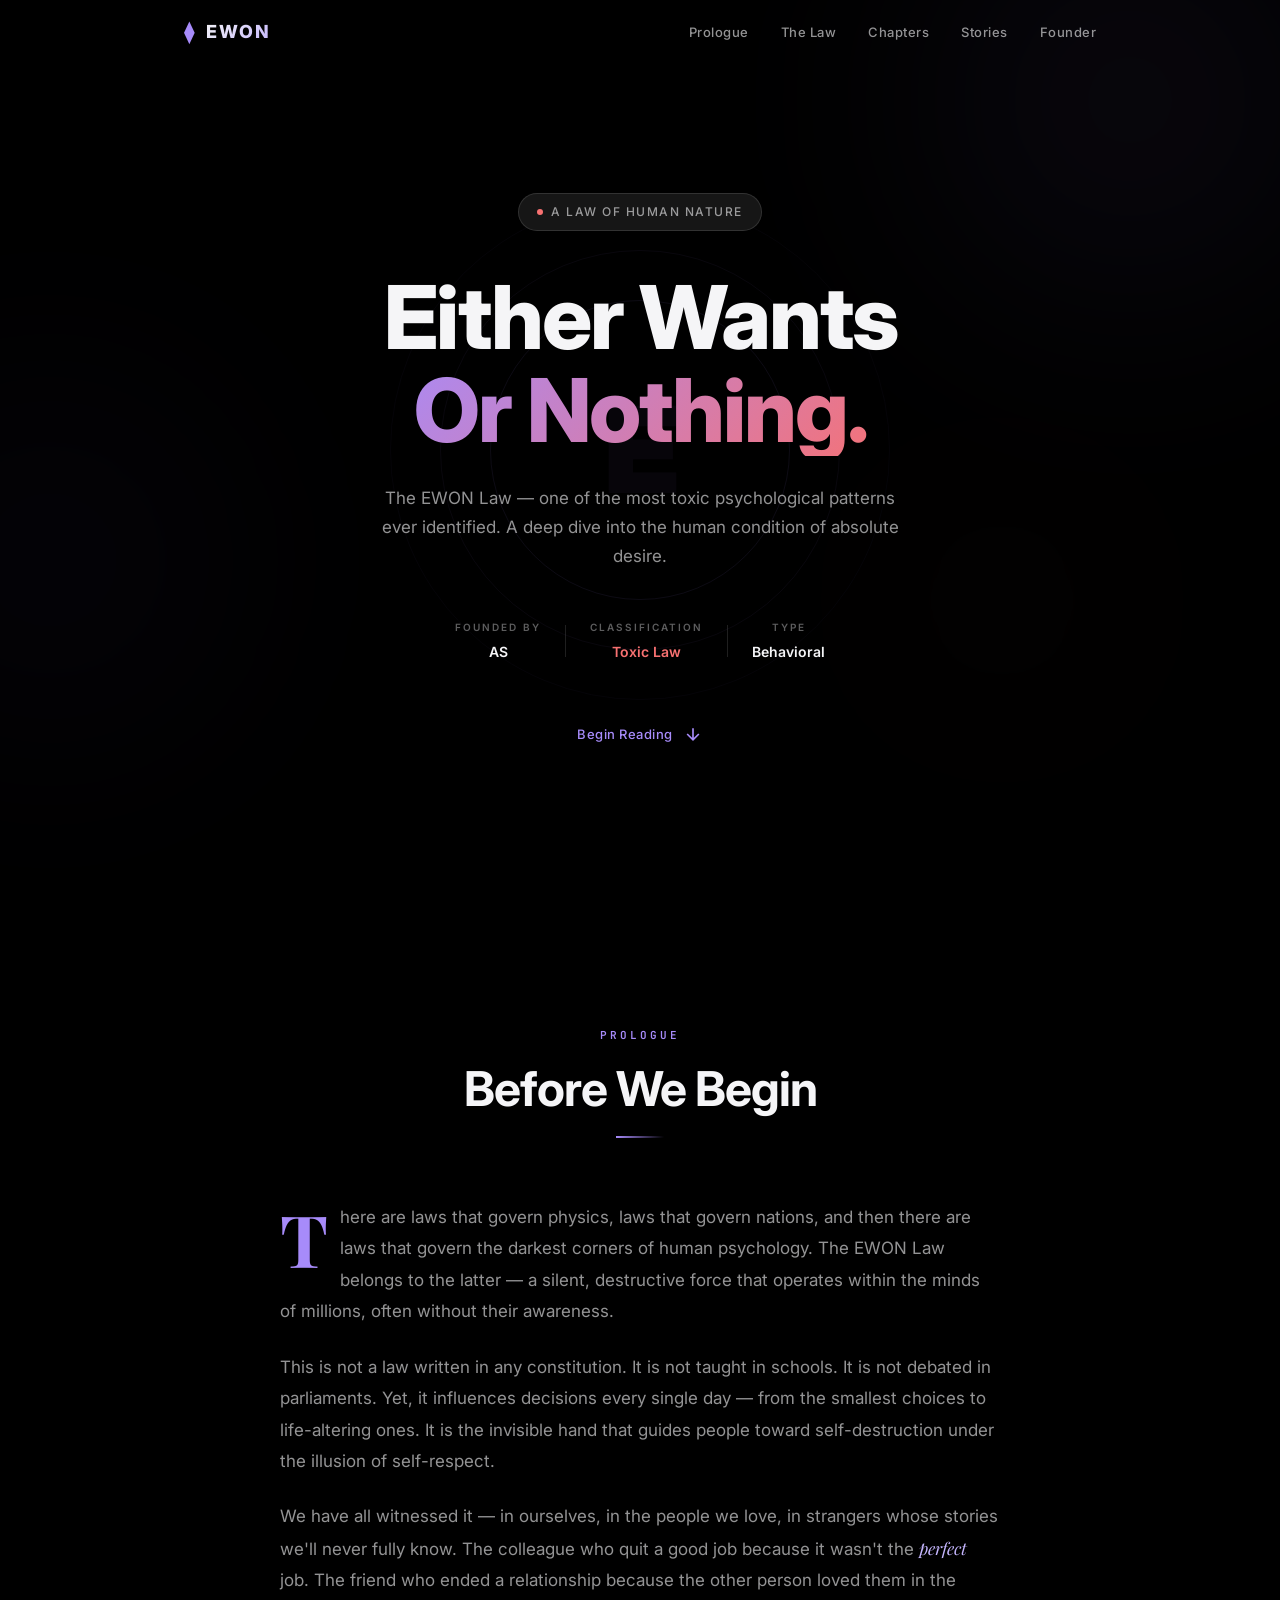
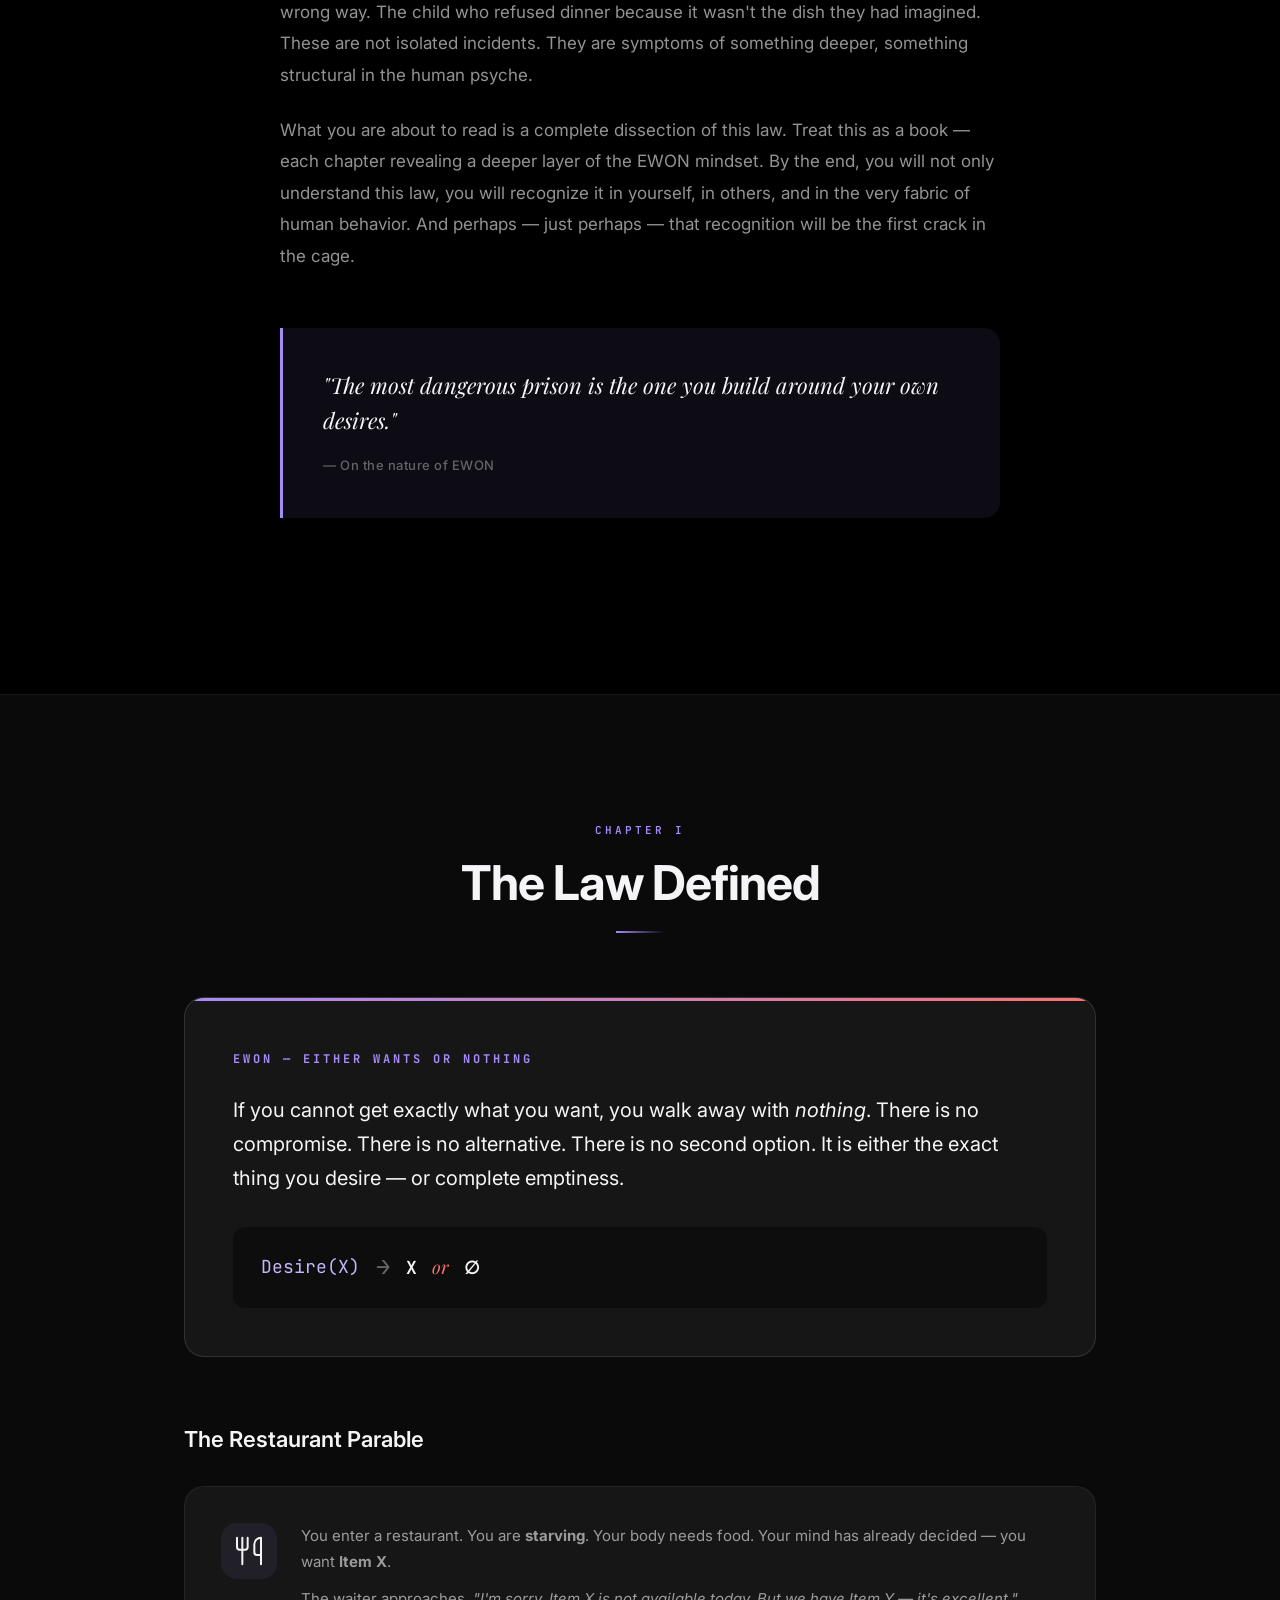
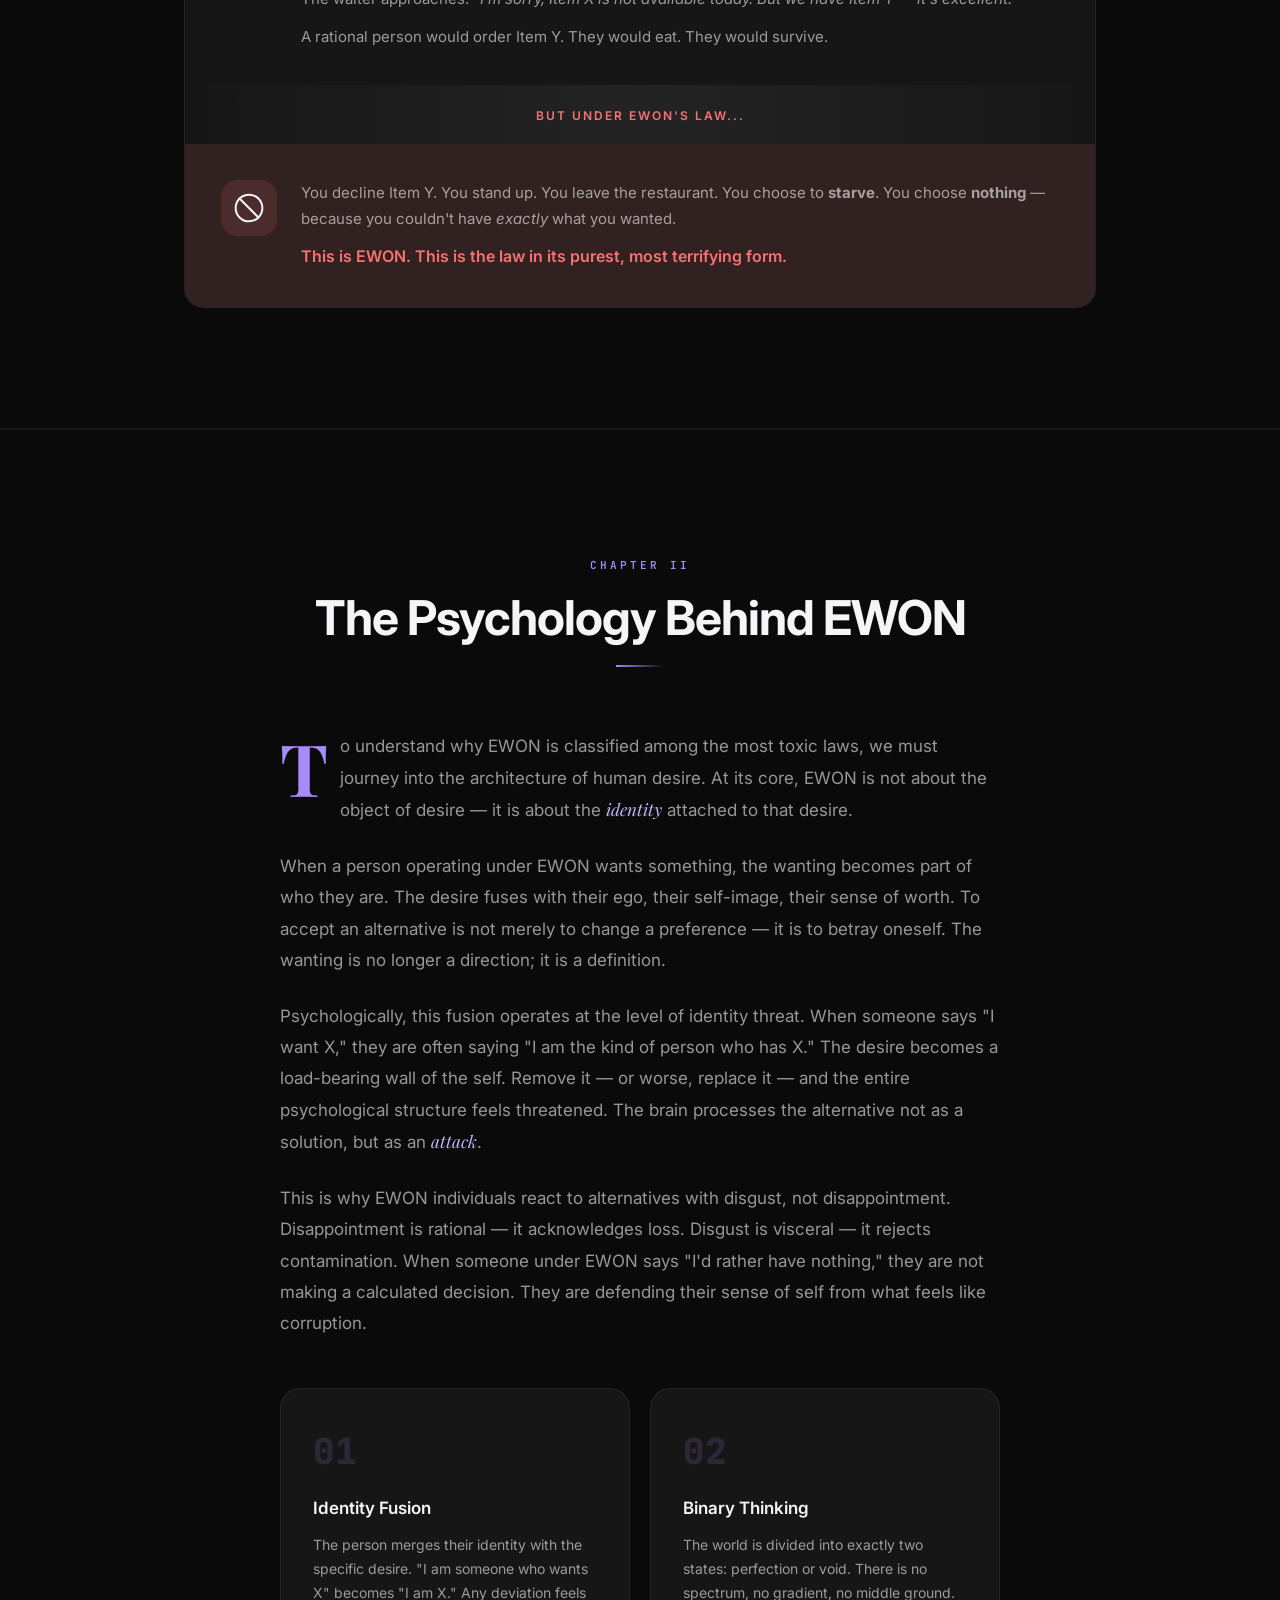
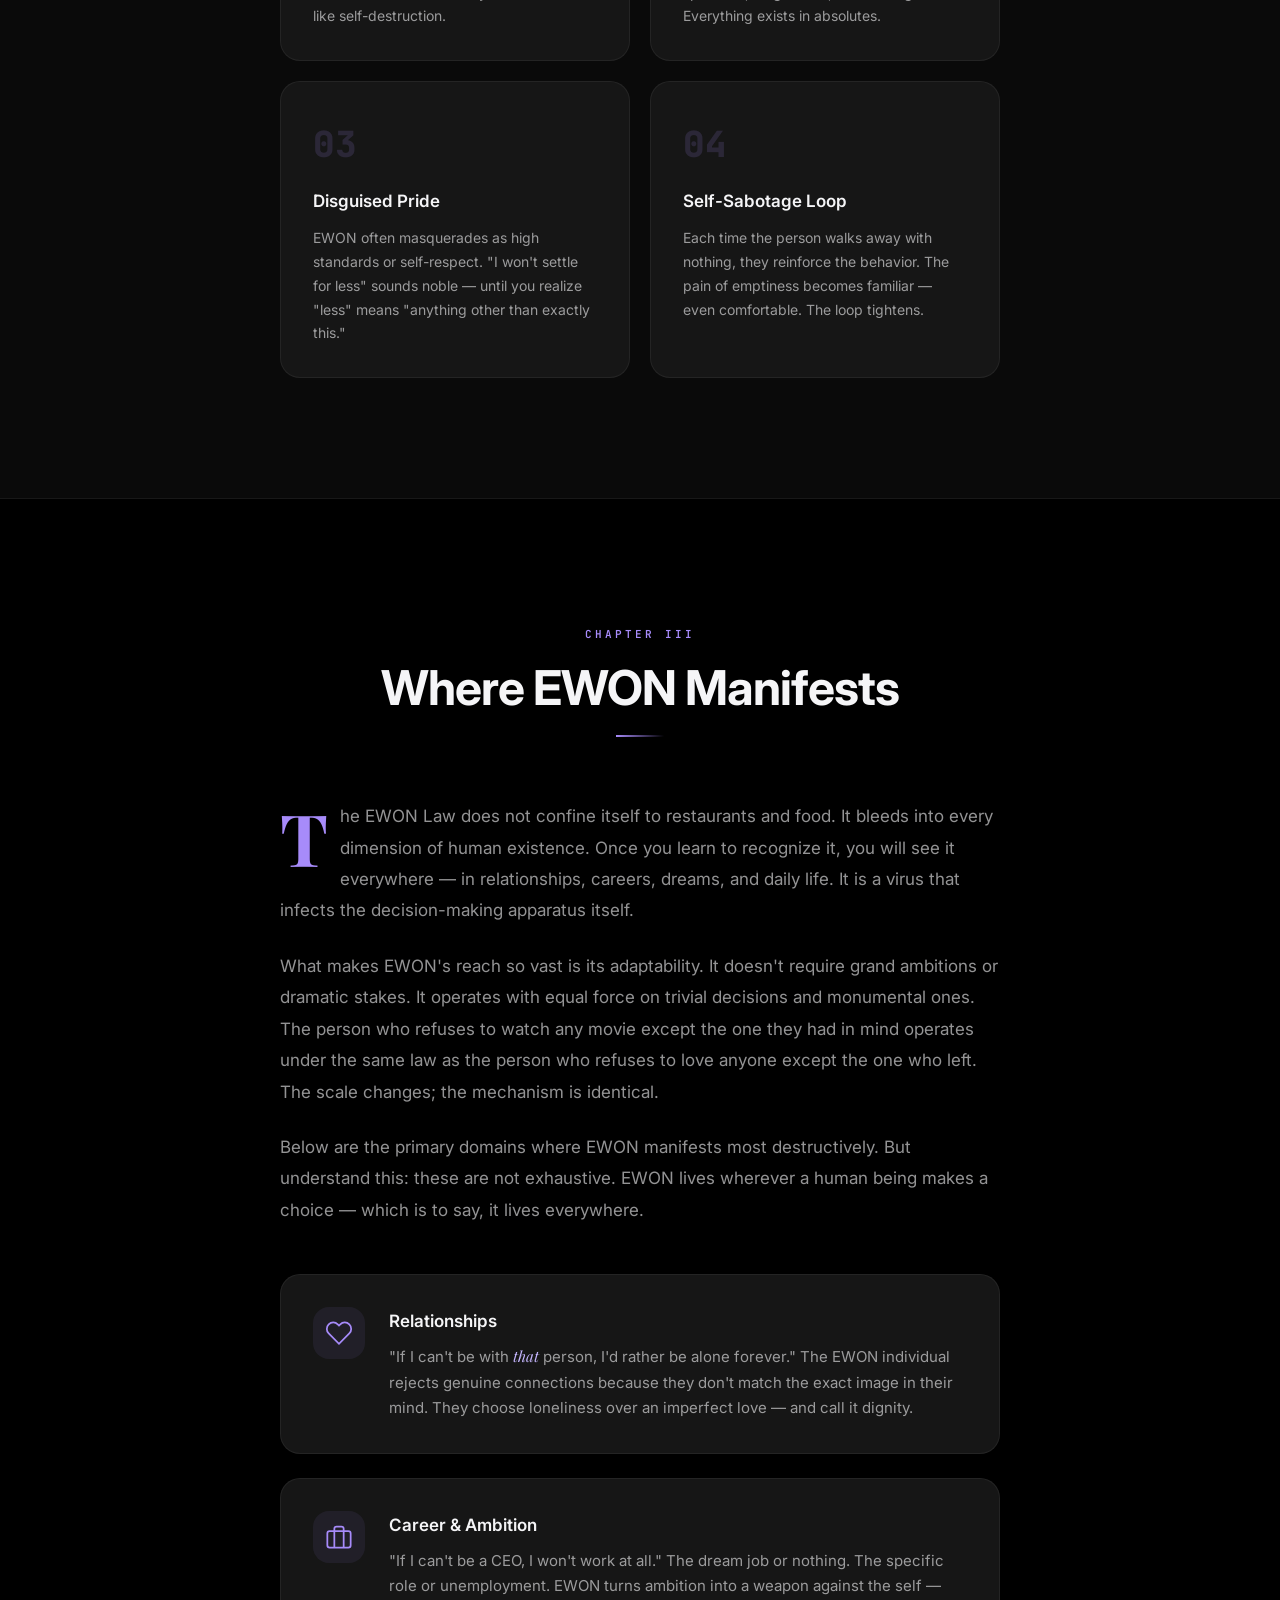
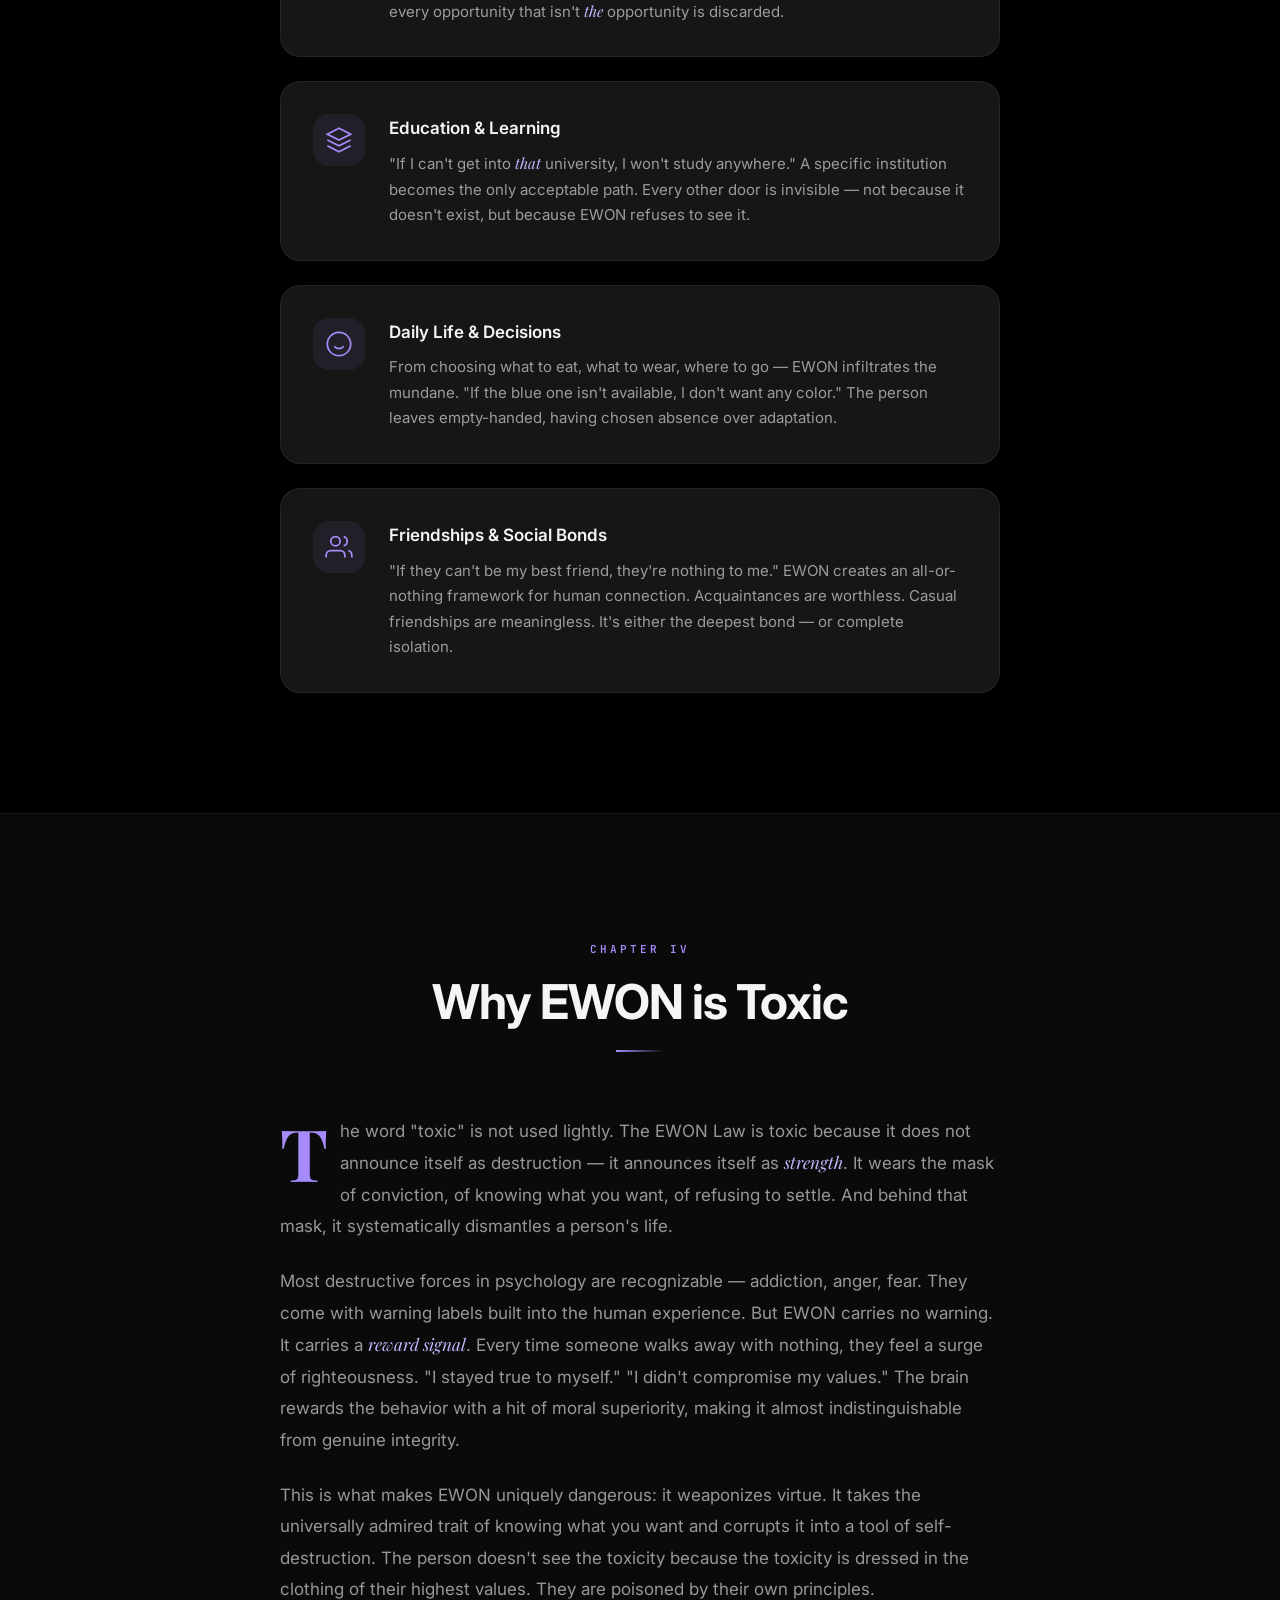
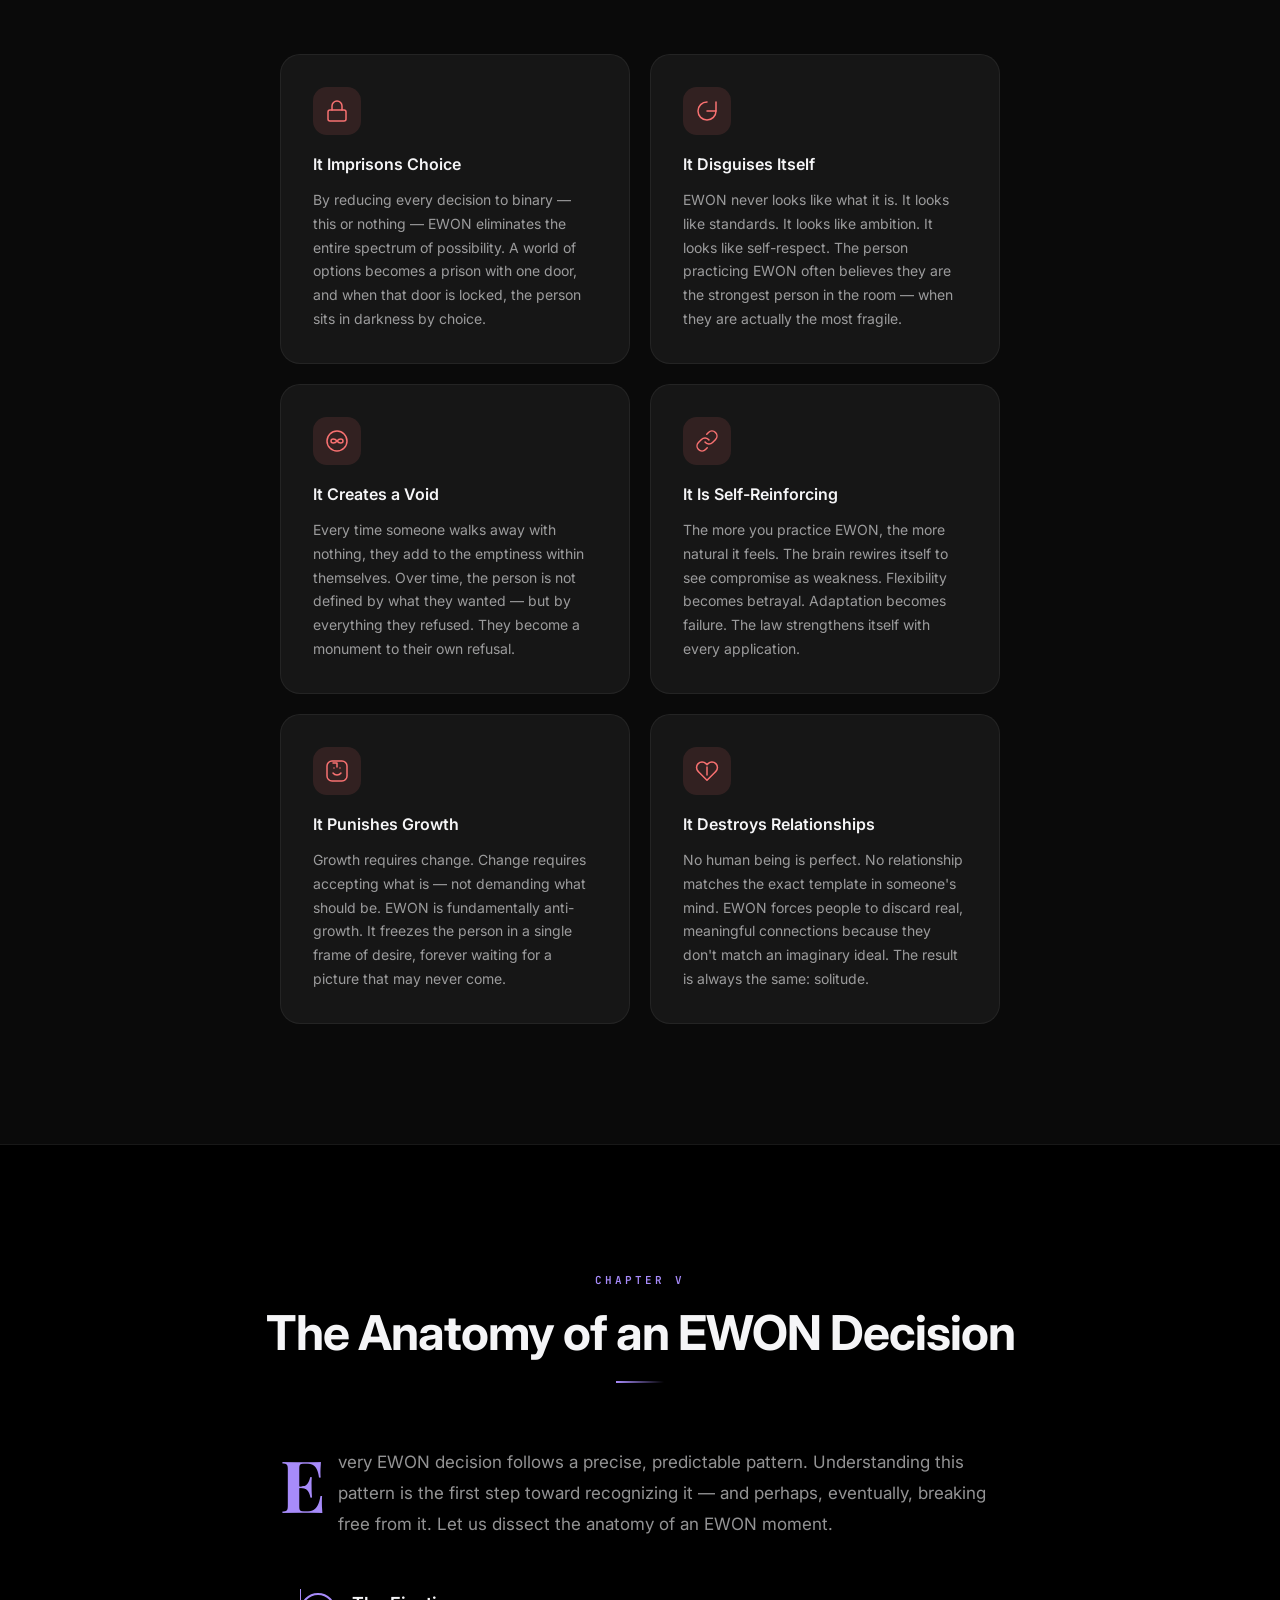
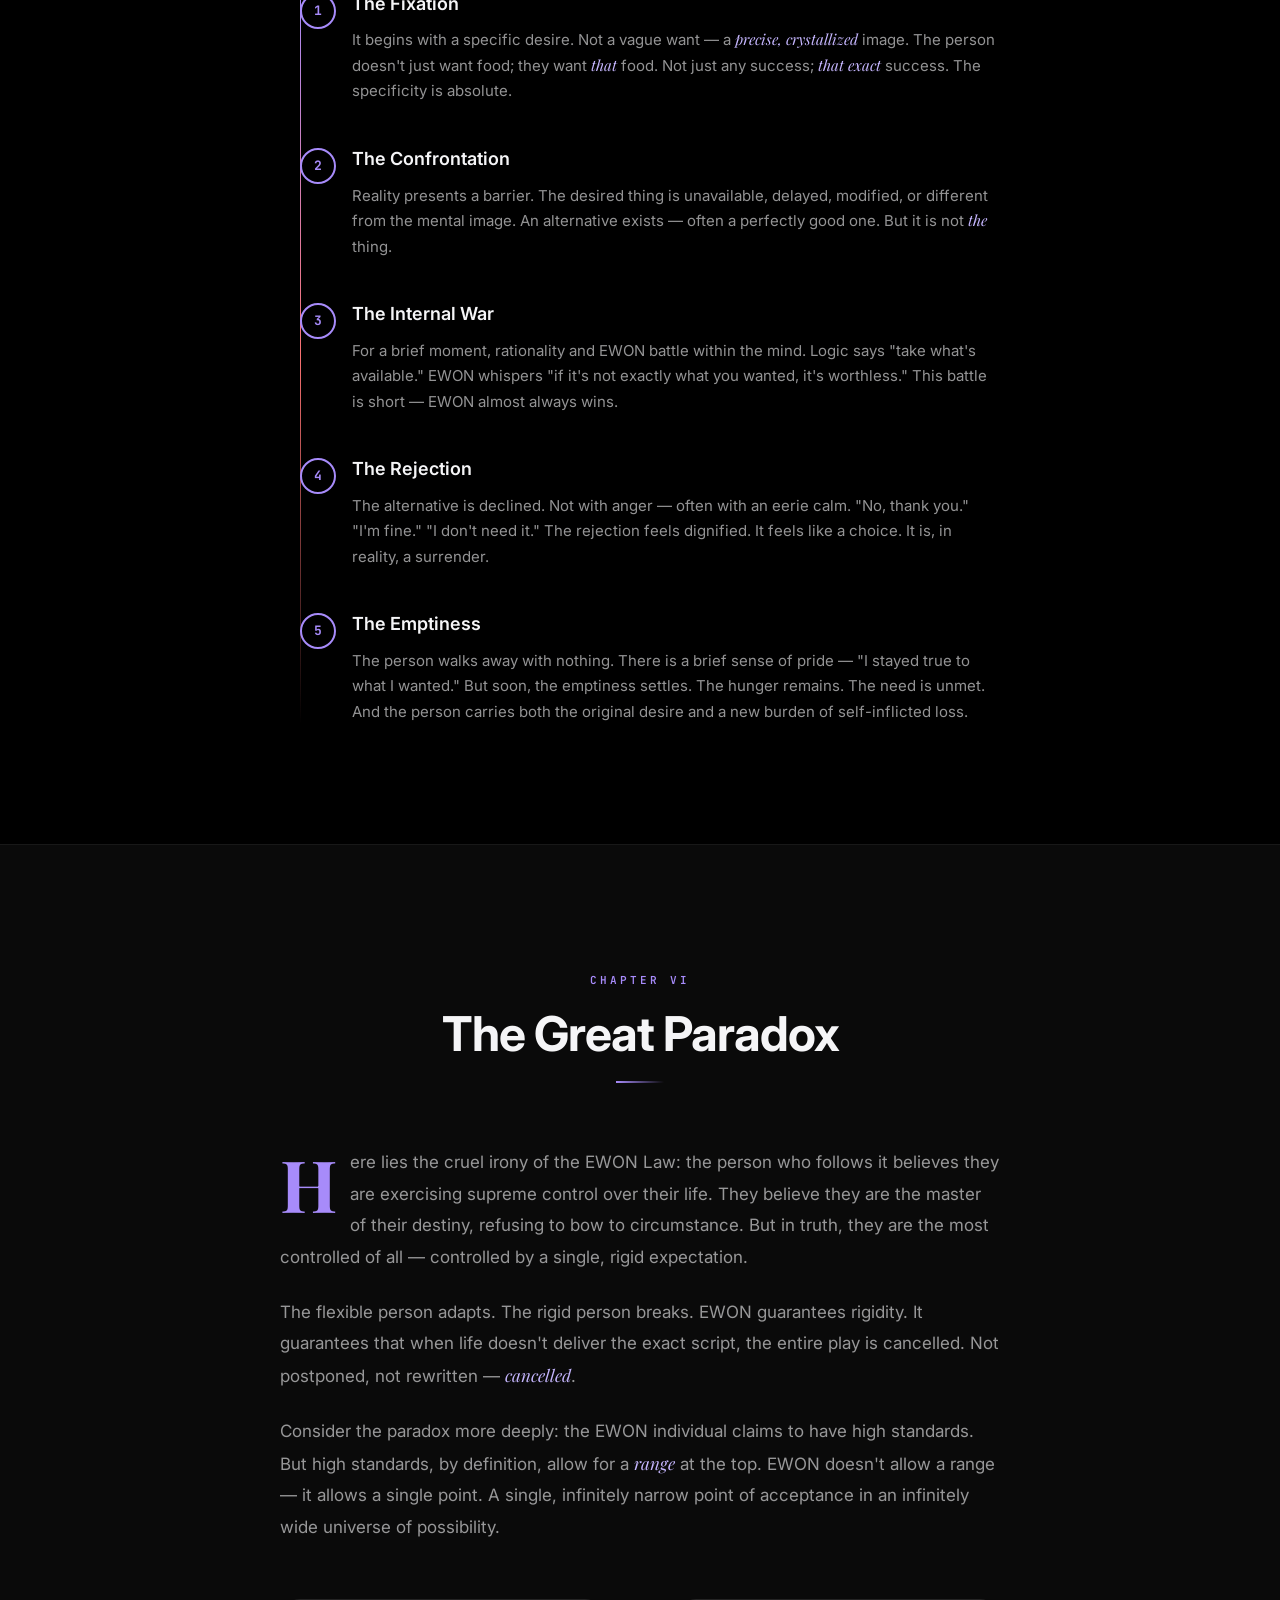
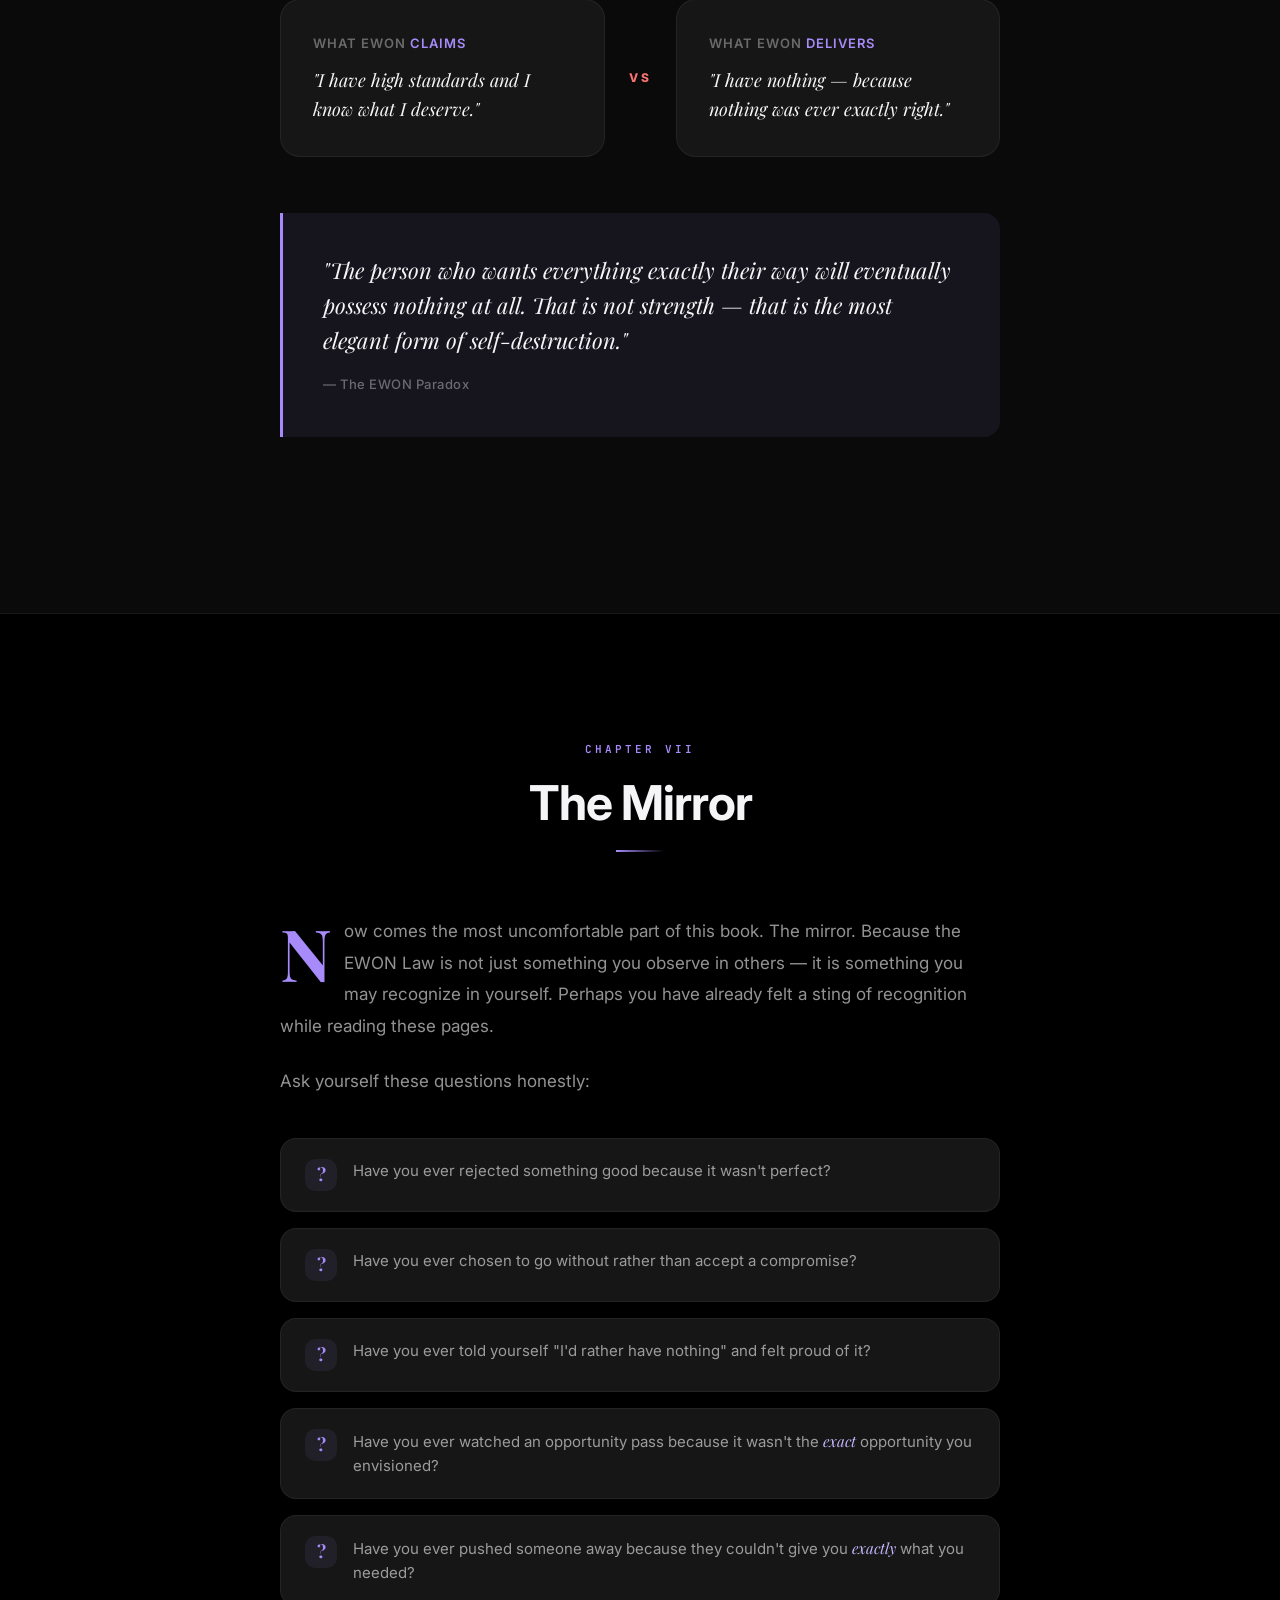
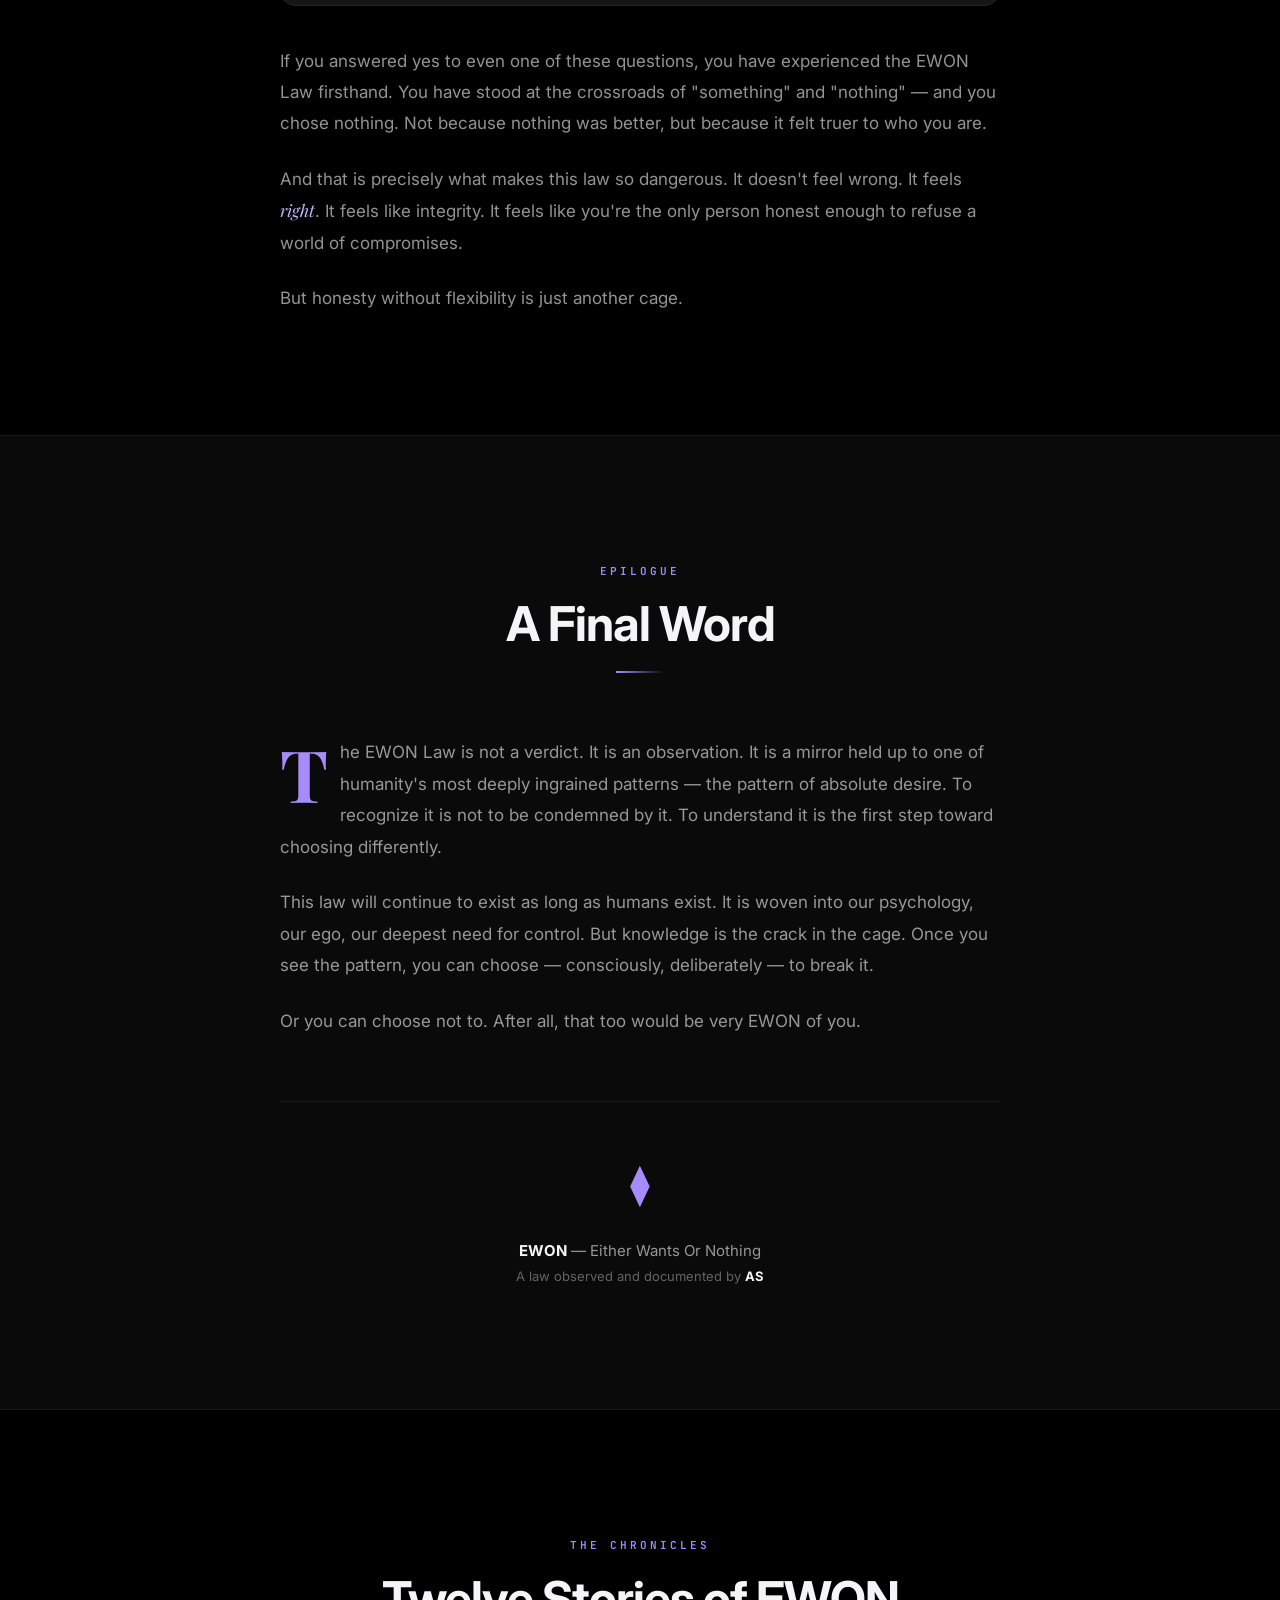
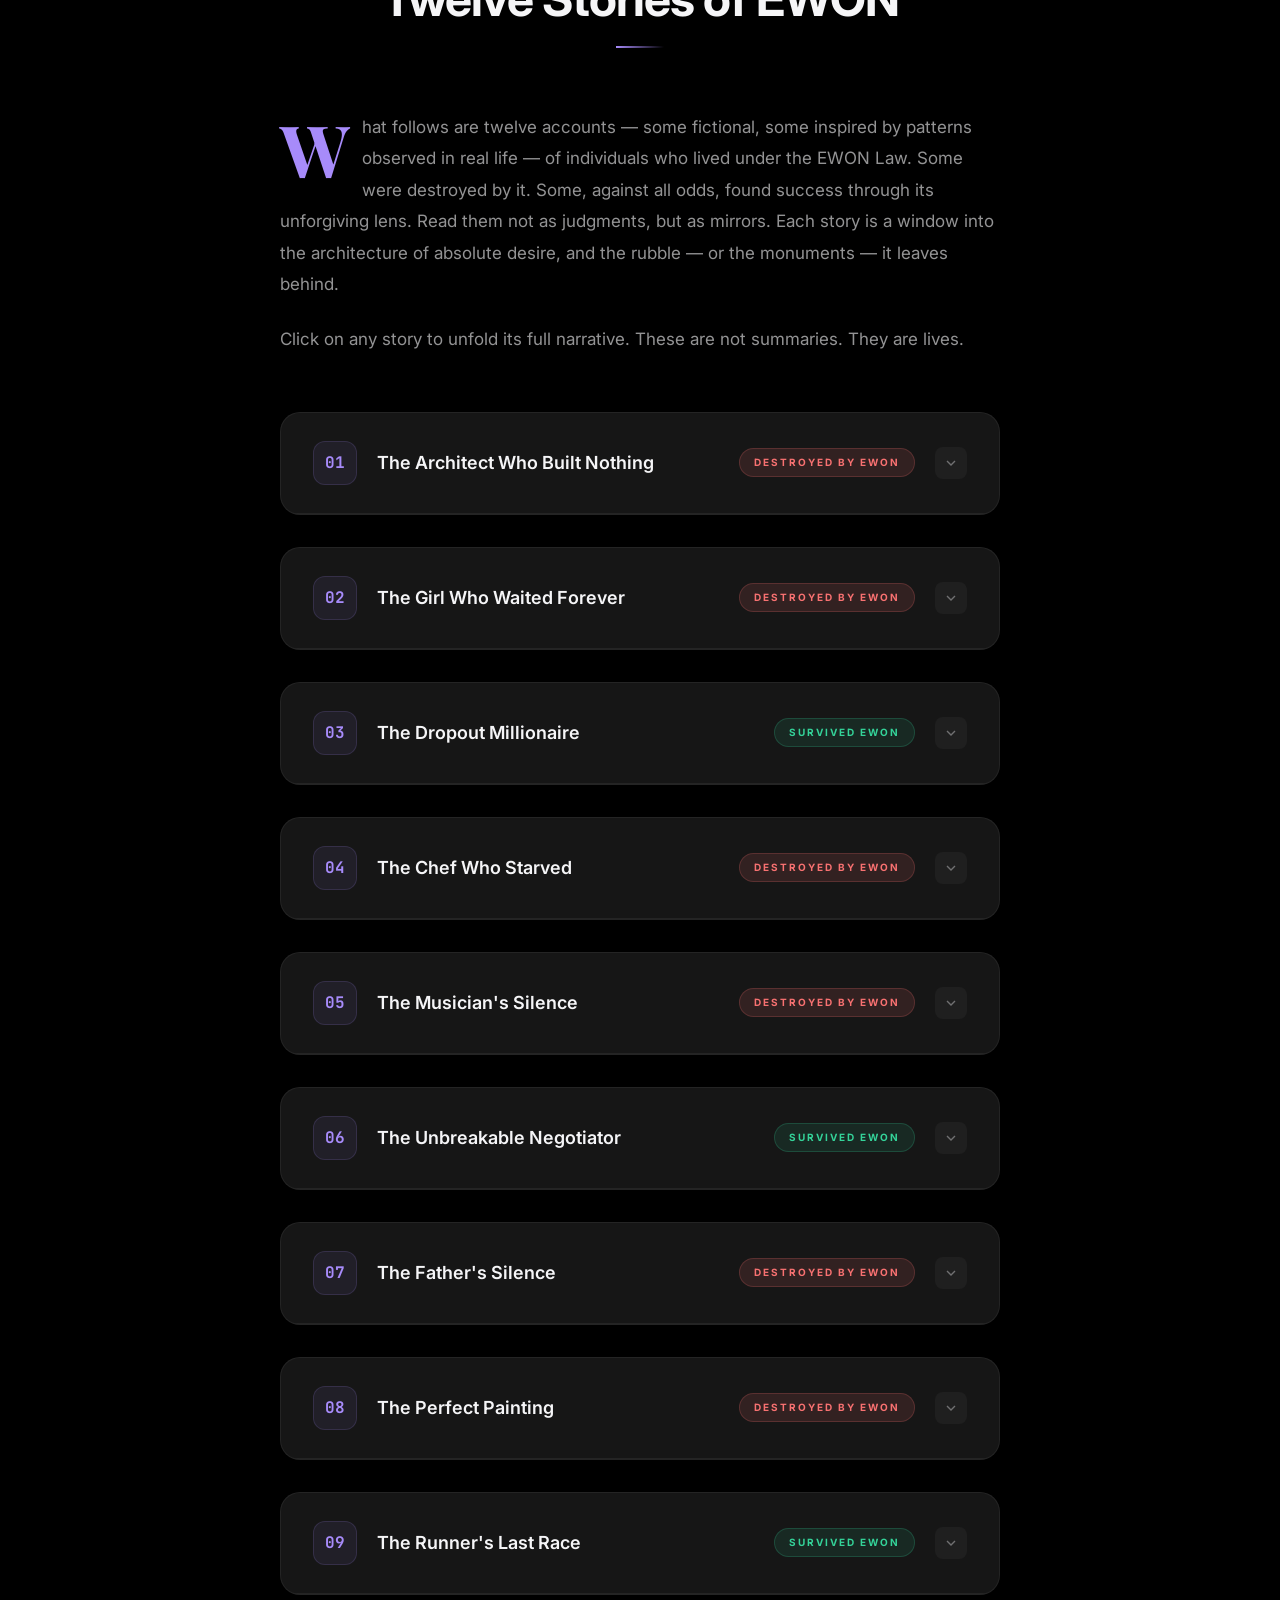
==== commit 640e0bdc: "feat: replace emojis with SVGs, expand chapters, add 12 deep stories, rotating triangle founder PFP" ====
--- a/index.html
+++ b/index.html
@@ -32,6 +32,7 @@
                 <a href="#prologue" class="nav-link">Prologue</a>
                 <a href="#definition" class="nav-link">The Law</a>
                 <a href="#chapters" class="nav-link">Chapters</a>
+                <a href="#stories" class="nav-link">Stories</a>
                 <a href="#founder" class="nav-link">Founder</a>
             </div>
             <button class="nav-menu-btn" id="menuBtn" aria-label="Menu">
@@ -48,6 +49,7 @@
             <a href="#prologue" class="mobile-link">Prologue</a>
             <a href="#definition" class="mobile-link">The Law</a>
             <a href="#chapters" class="mobile-link">Chapters</a>
+            <a href="#stories" class="mobile-link">Stories</a>
             <a href="#founder" class="mobile-link">Founder</a>
         </div>
     </div>
@@ -115,7 +117,10 @@
                         This is not a law written in any constitution. It is not taught in schools. It is not debated in parliaments. Yet, it influences decisions every single day — from the smallest choices to life-altering ones. It is the invisible hand that guides people toward self-destruction under the illusion of self-respect.
                     </p>
                     <p>
-                        What you are about to read is a complete dissection of this law. Treat this as a book — each chapter revealing a deeper layer of the EWON mindset. By the end, you will not only understand this law, you will recognize it in yourself, in others, and in the very fabric of human behavior.
+                        We have all witnessed it — in ourselves, in the people we love, in strangers whose stories we'll never fully know. The colleague who quit a good job because it wasn't the <em>perfect</em> job. The friend who ended a relationship because the other person loved them in the wrong way. The child who refused dinner because it wasn't the dish they had imagined. These are not isolated incidents. They are symptoms of something deeper, something structural in the human psyche.
+                    </p>
+                    <p>
+                        What you are about to read is a complete dissection of this law. Treat this as a book — each chapter revealing a deeper layer of the EWON mindset. By the end, you will not only understand this law, you will recognize it in yourself, in others, and in the very fabric of human behavior. And perhaps — just perhaps — that recognition will be the first crack in the cage.
                     </p>
                 </div>
                 <div class="quote-block animate-on-scroll">
@@ -155,7 +160,7 @@
                 <h3 class="section-subtitle">The Restaurant Parable</h3>
                 <div class="example-card">
                     <div class="example-scene">
-                        <div class="scene-icon">🍽️</div>
+                        <div class="scene-icon"><svg width="32" height="32" viewBox="0 0 24 24" fill="none" stroke="currentColor" stroke-width="1.5" stroke-linecap="round" stroke-linejoin="round"><path d="M3 2v7c0 1.1.9 2 2 2h4a2 2 0 0 0 2-2V2"/><path d="M7 2v20"/><path d="M21 15V2a5 5 0 0 0-5 5v6c0 1.1.9 2 2 2h3Zm0 0v7"/></svg></div>
                         <div class="scene-content">
                             <p>You enter a restaurant. You are <strong>starving</strong>. Your body needs food. Your mind has already decided — you want <strong>Item X</strong>.</p>
                             <p>The waiter approaches. <em>"I'm sorry, Item X is not available today. But we have Item Y — it's excellent."</em></p>
@@ -166,7 +171,7 @@
                         <span>But under EWON's Law...</span>
                     </div>
                     <div class="example-scene ewon-scene">
-                        <div class="scene-icon">💀</div>
+                        <div class="scene-icon"><svg width="32" height="32" viewBox="0 0 24 24" fill="none" stroke="currentColor" stroke-width="1.5" stroke-linecap="round" stroke-linejoin="round"><circle cx="12" cy="12" r="10"/><line x1="4.93" y1="4.93" x2="19.07" y2="19.07"/></svg></div>
                         <div class="scene-content">
                             <p>You decline Item Y. You stand up. You leave the restaurant. You choose to <strong>starve</strong>. You choose <strong>nothing</strong> — because you couldn't have <em>exactly</em> what you wanted.</p>
                             <p class="scene-emphasis">This is EWON. This is the law in its purest, most terrifying form.</p>
@@ -191,7 +196,13 @@
                         To understand why EWON is classified among the most toxic laws, we must journey into the architecture of human desire. At its core, EWON is not about the object of desire — it is about the <em>identity</em> attached to that desire.
                     </p>
                     <p>
-                        When a person operating under EWON wants something, the wanting becomes part of who they are. The desire fuses with their ego, their self-image, their sense of worth. To accept an alternative is not merely to change a preference — it is to betray oneself.
+                        When a person operating under EWON wants something, the wanting becomes part of who they are. The desire fuses with their ego, their self-image, their sense of worth. To accept an alternative is not merely to change a preference — it is to betray oneself. The wanting is no longer a direction; it is a definition.
+                    </p>
+                    <p>
+                        Psychologically, this fusion operates at the level of identity threat. When someone says "I want X," they are often saying "I am the kind of person who has X." The desire becomes a load-bearing wall of the self. Remove it — or worse, replace it — and the entire psychological structure feels threatened. The brain processes the alternative not as a solution, but as an <em>attack</em>.
+                    </p>
+                    <p>
+                        This is why EWON individuals react to alternatives with disgust, not disappointment. Disappointment is rational — it acknowledges loss. Disgust is visceral — it rejects contamination. When someone under EWON says "I'd rather have nothing," they are not making a calculated decision. They are defending their sense of self from what feels like corruption.
                     </p>
                 </div>
 
@@ -232,7 +243,13 @@
             <div class="chapter-body">
                 <div class="prose animate-on-scroll">
                     <p class="drop-cap">
-                        The EWON Law does not confine itself to restaurants and food. It bleeds into every dimension of human existence. Once you learn to recognize it, you will see it everywhere — in relationships, careers, dreams, and daily life.
+                        The EWON Law does not confine itself to restaurants and food. It bleeds into every dimension of human existence. Once you learn to recognize it, you will see it everywhere — in relationships, careers, dreams, and daily life. It is a virus that infects the decision-making apparatus itself.
+                    </p>
+                    <p>
+                        What makes EWON's reach so vast is its adaptability. It doesn't require grand ambitions or dramatic stakes. It operates with equal force on trivial decisions and monumental ones. The person who refuses to watch any movie except the one they had in mind operates under the same law as the person who refuses to love anyone except the one who left. The scale changes; the mechanism is identical.
+                    </p>
+                    <p>
+                        Below are the primary domains where EWON manifests most destructively. But understand this: these are not exhaustive. EWON lives wherever a human being makes a choice — which is to say, it lives everywhere.
                     </p>
                 </div>
 
@@ -314,36 +331,42 @@
                     <p class="drop-cap">
                         The word "toxic" is not used lightly. The EWON Law is toxic because it does not announce itself as destruction — it announces itself as <em>strength</em>. It wears the mask of conviction, of knowing what you want, of refusing to settle. And behind that mask, it systematically dismantles a person's life.
                     </p>
+                    <p>
+                        Most destructive forces in psychology are recognizable — addiction, anger, fear. They come with warning labels built into the human experience. But EWON carries no warning. It carries a <em>reward signal</em>. Every time someone walks away with nothing, they feel a surge of righteousness. "I stayed true to myself." "I didn't compromise my values." The brain rewards the behavior with a hit of moral superiority, making it almost indistinguishable from genuine integrity.
+                    </p>
+                    <p>
+                        This is what makes EWON uniquely dangerous: it weaponizes virtue. It takes the universally admired trait of knowing what you want and corrupts it into a tool of self-destruction. The person doesn't see the toxicity because the toxicity is dressed in the clothing of their highest values. They are poisoned by their own principles.
+                    </p>
                 </div>
 
                 <div class="toxicity-grid animate-on-scroll">
                     <div class="toxic-card">
-                        <div class="toxic-icon">🔒</div>
+                        <div class="toxic-icon"><svg viewBox="0 0 24 24" fill="none" stroke="currentColor" stroke-width="1.5" stroke-linecap="round" stroke-linejoin="round"><rect x="3" y="11" width="18" height="11" rx="2" ry="2"/><path d="M7 11V7a5 5 0 0 1 10 0v4"/></svg></div>
                         <h4>It Imprisons Choice</h4>
                         <p>By reducing every decision to binary — this or nothing — EWON eliminates the entire spectrum of possibility. A world of options becomes a prison with one door, and when that door is locked, the person sits in darkness by choice.</p>
                     </div>
                     <div class="toxic-card">
-                        <div class="toxic-icon">🪞</div>
+                        <div class="toxic-icon"><svg viewBox="0 0 24 24" fill="none" stroke="currentColor" stroke-width="1.5" stroke-linecap="round" stroke-linejoin="round"><path d="M12 3C7.03 3 3 7.03 3 12s4.03 9 9 9 9-4.03 9-9"/><path d="M21 3v9h-9"/></svg></div>
                         <h4>It Disguises Itself</h4>
                         <p>EWON never looks like what it is. It looks like standards. It looks like ambition. It looks like self-respect. The person practicing EWON often believes they are the strongest person in the room — when they are actually the most fragile.</p>
                     </div>
                     <div class="toxic-card">
-                        <div class="toxic-icon">🌀</div>
+                        <div class="toxic-icon"><svg viewBox="0 0 24 24" fill="none" stroke="currentColor" stroke-width="1.5" stroke-linecap="round" stroke-linejoin="round"><path d="M12 12c-2-2.67-6-2.67-6 0s4 2.67 6 0 6-2.67 6 0-4 2.67-6 0Z"/><circle cx="12" cy="12" r="10"/></svg></div>
                         <h4>It Creates a Void</h4>
                         <p>Every time someone walks away with nothing, they add to the emptiness within themselves. Over time, the person is not defined by what they wanted — but by everything they refused. They become a monument to their own refusal.</p>
                     </div>
                     <div class="toxic-card">
-                        <div class="toxic-icon">⛓️</div>
+                        <div class="toxic-icon"><svg viewBox="0 0 24 24" fill="none" stroke="currentColor" stroke-width="1.5" stroke-linecap="round" stroke-linejoin="round"><path d="M10 13a5 5 0 0 0 7.54.54l3-3a5 5 0 0 0-7.07-7.07l-1.72 1.71"/><path d="M14 11a5 5 0 0 0-7.54-.54l-3 3a5 5 0 0 0 7.07 7.07l1.71-1.71"/></svg></div>
                         <h4>It Is Self-Reinforcing</h4>
                         <p>The more you practice EWON, the more natural it feels. The brain rewires itself to see compromise as weakness. Flexibility becomes betrayal. Adaptation becomes failure. The law strengthens itself with every application.</p>
                     </div>
                     <div class="toxic-card">
-                        <div class="toxic-icon">🎭</div>
+                        <div class="toxic-icon"><svg viewBox="0 0 24 24" fill="none" stroke="currentColor" stroke-width="1.5" stroke-linecap="round" stroke-linejoin="round"><path d="M12 8V4H8"/><rect x="2" y="2" width="20" height="20" rx="5" ry="5"/><path d="M8 14s1.5 2 4 2 4-2 4-2"/><line x1="9" y1="9" x2="9.01" y2="9"/><line x1="15" y1="9" x2="15.01" y2="9"/></svg></div>
                         <h4>It Punishes Growth</h4>
                         <p>Growth requires change. Change requires accepting what is — not demanding what should be. EWON is fundamentally anti-growth. It freezes the person in a single frame of desire, forever waiting for a picture that may never come.</p>
                     </div>
                     <div class="toxic-card">
-                        <div class="toxic-icon">💔</div>
+                        <div class="toxic-icon"><svg viewBox="0 0 24 24" fill="none" stroke="currentColor" stroke-width="1.5" stroke-linecap="round" stroke-linejoin="round"><path d="M20.84 4.61a5.5 5.5 0 0 0-7.78 0L12 5.67l-1.06-1.06a5.5 5.5 0 0 0-7.78 7.78l1.06 1.06L12 21.23l7.78-7.78 1.06-1.06a5.5 5.5 0 0 0 0-7.78z"/><line x1="12" y1="8" x2="12" y2="16"/></svg></div>
                         <h4>It Destroys Relationships</h4>
                         <p>No human being is perfect. No relationship matches the exact template in someone's mind. EWON forces people to discard real, meaningful connections because they don't match an imaginary ideal. The result is always the same: solitude.</p>
                     </div>
@@ -544,6 +567,283 @@
                         <strong>EWON</strong> — Either Wants Or Nothing<br>
                         <span class="closing-sub">A law observed and documented by <strong>AS</strong></span>
                     </p>
+                </div>
+            </div>
+        </div>
+    </section>
+
+    <!-- Stories Section -->
+    <section class="chapter-section" id="stories">
+        <div class="container">
+            <div class="chapter-header animate-on-scroll">
+                <span class="chapter-number">The Chronicles</span>
+                <h2 class="chapter-title">Twelve Stories of EWON</h2>
+                <div class="chapter-line"></div>
+            </div>
+            <div class="chapter-body">
+                <div class="prose animate-on-scroll">
+                    <p class="drop-cap">
+                        What follows are twelve accounts — some fictional, some inspired by patterns observed in real life — of individuals who lived under the EWON Law. Some were destroyed by it. Some, against all odds, found success through its unforgiving lens. Read them not as judgments, but as mirrors. Each story is a window into the architecture of absolute desire, and the rubble — or the monuments — it leaves behind.
+                    </p>
+                    <p>
+                        Click on any story to unfold its full narrative. These are not summaries. They are lives.
+                    </p>
+                </div>
+
+                <div class="stories-grid animate-on-scroll">
+
+                    <!-- Story 1 -->
+                    <div class="story-card" id="story-1">
+                        <div class="story-header">
+                            <div class="story-number">01</div>
+                            <div class="story-meta">
+                                <h3 class="story-title">The Architect Who Built Nothing</h3>
+                                <span class="story-outcome outcome-destroyed">Destroyed by EWON</span>
+                            </div>
+                            <div class="story-toggle"><svg width="16" height="16" viewBox="0 0 24 24" fill="none" stroke="currentColor" stroke-width="2"><path d="M6 9l6 6 6-6"/></svg></div>
+                        </div>
+                        <div class="story-body">
+                            <div class="story-body-inner">
+                                <p>Kael was, by every measure that mattered, a brilliant architect. His professors called him generational. His thesis — a floating museum suspended over a lake by tension cables and cantilevered steel — earned him the highest honors his university had ever awarded. The design was breathtaking: a structure that seemed to defy physics, hovering above water like a thought refusing to land. It became his obsession. Not architecture in general — <em>this</em> building. This exact vision.</p>
+                                <p>After graduation, offers came. A prestigious firm in Dubai wanted him to design a 40-story residential tower. He declined. A government commission invited him to design a national library. He said no. A tech billionaire offered him complete creative freedom to design a private estate. Kael refused. "It's not the museum," he said each time, as though the words were a prayer that would eventually summon the project into existence.</p>
+                                <p>Years passed. Five, then ten, then twenty. Kael worked small jobs — drafting plans for renovations, sketching additions to suburban homes — never building anything of significance. He kept refining the museum in his notebooks, adding details, adjusting angles, perfecting what was already, to everyone else, perfect. The blueprints grew more elaborate with each passing year. The building became more beautiful on paper and more impossible in reality.</p>
+                                <p>Colleagues who had graduated with lesser talent built skyscrapers, airports, concert halls. Their names were etched into the skylines of cities around the world. Kael's name appeared nowhere. Not because the world didn't want him — it begged for him. But the world wanted him for the wrong buildings, and under EWON's law, wrong buildings are the same as no buildings at all.</p>
+                                <p>Kael died at sixty-seven. His apartment was filled with drawings — hundreds of them — all of the same museum. A floating cathedral of glass and steel that existed only in ink and imagination. His portfolio was empty of completed works. His obituary was three sentences long. The world never saw what Kael could create, not because he lacked talent, but because he demanded that his talent serve only one vision. And that vision never called back.</p>
+                            </div>
+                        </div>
+                    </div>
+
+                    <!-- Story 2 -->
+                    <div class="story-card" id="story-2">
+                        <div class="story-header">
+                            <div class="story-number">02</div>
+                            <div class="story-meta">
+                                <h3 class="story-title">The Girl Who Waited Forever</h3>
+                                <span class="story-outcome outcome-destroyed">Destroyed by EWON</span>
+                            </div>
+                            <div class="story-toggle"><svg width="16" height="16" viewBox="0 0 24 24" fill="none" stroke="currentColor" stroke-width="2"><path d="M6 9l6 6 6-6"/></svg></div>
+                        </div>
+                        <div class="story-body">
+                            <div class="story-body-inner">
+                                <p>Lena fell in love at nineteen. It was the kind of love that rearranges the furniture of your soul — sudden, total, and chemically violent. His name was Mikhail. They spent one summer together before his family relocated to another country. No dramatic breakup, no betrayal — just geography, pulling them apart like pages from a binding.</p>
+                                <p>She decided, in the quiet aftermath of his departure, that if it wasn't Mikhail, it would be no one. This was not a decision made in grief. It was made in conviction. She believed, with the certainty of someone who has never been wrong, that what she felt at nineteen was the ceiling of human emotion. Everything else would be a downgrade. And Lena did not downgrade.</p>
+                                <p>Suitors came. A doctor who adored her. A musician who wrote songs about her laughter. A childhood friend who had loved her silently for a decade. She rejected them all — not cruelly, but completely. She wasn't comparing them to Mikhail the person. She was comparing them to the <em>feeling</em> Mikhail gave her at nineteen. And since no two moments in life are identical, no one could replicate it. The feeling she chased was not a man — it was a timestamp.</p>
+                                <p>At thirty-five, she learned that Mikhail had married. She felt nothing — or rather, she felt something she refused to name. At forty, she attended a friend's wedding and sat alone at a table meant for two. At forty-five, her apartment was beautiful, meticulously arranged, and silent. She had a career, hobbies, routines. But the space beside her in bed was always empty, preserved like a museum exhibit of what could have been.</p>
+                                <p>Lena didn't mourn Mikhail. She mourned the version of love she refused to let evolve. She had held the feeling so tightly that it fossilized in her hands — perfectly preserved, utterly lifeless. She chose the memory of fire over the warmth of a real flame. And memories, no matter how vivid, cannot keep you warm at night.</p>
+                            </div>
+                        </div>
+                    </div>
+
+                    <!-- Story 3 -->
+                    <div class="story-card" id="story-3">
+                        <div class="story-header">
+                            <div class="story-number">03</div>
+                            <div class="story-meta">
+                                <h3 class="story-title">The Dropout Millionaire</h3>
+                                <span class="story-outcome outcome-survived">Survived EWON</span>
+                            </div>
+                            <div class="story-toggle"><svg width="16" height="16" viewBox="0 0 24 24" fill="none" stroke="currentColor" stroke-width="2"><path d="M6 9l6 6 6-6"/></svg></div>
+                        </div>
+                        <div class="story-body">
+                            <div class="story-body-inner">
+                                <p>Idris wanted MIT. Not Stanford, not Caltech, not any of the other institutions that would have been honored to have him. MIT. He had visited the campus at sixteen, walked through the Infinite Corridor, and felt something click into place inside his chest. This was where he belonged. This was the only door he would walk through.</p>
+                                <p>He applied. He was rejected. The letter was polite, formulaic, devastating. His mother suggested other universities — excellent ones, some with better programs in his specific interest. His teachers offered to write additional recommendations. Idris refused everything. Under EWON's law, a university that wasn't MIT was not a university at all. It was a consolation prize, and Idris did not accept consolation prizes.</p>
+                                <p>So he stayed home. He didn't enroll anywhere. Instead, he sat in his childhood bedroom and started coding. Not because he had a plan — because he had nothing else. The nothing that EWON gave him became a vacuum, and into that vacuum, he poured twelve hours a day of raw, undirected effort. He built applications no one asked for. He solved problems no one posed. He learned by failing, alone, with no curriculum and no credential.</p>
+                                <p>Two years later, he built an app. A simple tool for freelancers to manage invoices. He launched it with zero marketing budget. It went viral — not because it was revolutionary, but because it was exactly what a million people needed at exactly the right moment. Within eighteen months, the app had four million users. By twenty-six, Idris was worth forty million dollars. He bought a house three miles from MIT's campus. He never set foot inside.</p>
+                                <p>The world called him a genius. A visionary. A dropout who proved that formal education was unnecessary. But Idris knew the truth — he had succeeded not <em>because</em> of EWON, but <em>despite</em> it. He had fallen into the one-in-a-million scenario where the nothing led somewhere. For every Idris, there are ten thousand others sitting in their bedrooms, coding into a void that never answers. He was the exception that EWON uses to justify its rule. And exceptions, by definition, prove nothing.</p>
+                            </div>
+                        </div>
+                    </div>
+
+                    <!-- Story 4 -->
+                    <div class="story-card" id="story-4">
+                        <div class="story-header">
+                            <div class="story-number">04</div>
+                            <div class="story-meta">
+                                <h3 class="story-title">The Chef Who Starved</h3>
+                                <span class="story-outcome outcome-destroyed">Destroyed by EWON</span>
+                            </div>
+                            <div class="story-toggle"><svg width="16" height="16" viewBox="0 0 24 24" fill="none" stroke="currentColor" stroke-width="2"><path d="M6 9l6 6 6-6"/></svg></div>
+                        </div>
+                        <div class="story-body">
+                            <div class="story-body-inner">
+                                <p>Priya could make fire dance on a plate. Her spices sang. Her sauces told stories. Everyone who ate her food said the same thing: "You need to open a restaurant." And Priya agreed — but only in one location. A corner building on Marigold Street in her hometown, with red brick walls and a patio that caught the evening light. She had walked past it every day as a child. She had decided, at twelve years old, that this was where her restaurant would live.</p>
+                                <p>The building was owned by an elderly man who used it as storage. It was never listed for sale. Priya visited him every year to ask if he'd sell. Every year, he said no. Politely, firmly, no. Meanwhile, the world opened its arms. A food truck investor offered capital. A landlord in the next town offered a gorgeous space at below-market rent. A franchise company wanted to build her brand nationwide. Priya said no to everything. It wasn't Marigold Street. It wasn't the red brick. It wasn't the patio with the evening light.</p>
+                                <p>She took a job as a line cook at a chain restaurant. She spent thirty years preparing other people's recipes in other people's kitchens, her own genius confined to the margins of shift meals and staff snacks. Her colleagues tasted her real cooking and wept — not from the food, but from the waste. Here was a woman who could have changed how a city ate, and she was julienning carrots for minimum wage.</p>
+                                <p>The building on Marigold Street was eventually demolished to make way for a parking lot. Priya watched the wrecking ball from across the street. She didn't cry. She didn't react at all. The dream had already been dead for years — not killed by the demolition, but by the decades of inaction that preceded it. She had starved her own ambition the same way EWON starves everyone: not by failing, but by refusing to begin.</p>
+                                <p>Priya retired at sixty-two with no restaurant, no legacy, and a palate that could taste perfection but never serve it. She cooked for herself in a small kitchen, making extraordinary meals that no one else would ever eat. The tragedy wasn't that she couldn't cook. It was that she could — brilliantly — and chose to let that brilliance rot inside a specificity so narrow it became a coffin.</p>
+                            </div>
+                        </div>
+                    </div>
+
+                    <!-- Story 5 -->
+                    <div class="story-card" id="story-5">
+                        <div class="story-header">
+                            <div class="story-number">05</div>
+                            <div class="story-meta">
+                                <h3 class="story-title">The Musician's Silence</h3>
+                                <span class="story-outcome outcome-destroyed">Destroyed by EWON</span>
+                            </div>
+                            <div class="story-toggle"><svg width="16" height="16" viewBox="0 0 24 24" fill="none" stroke="currentColor" stroke-width="2"><path d="M6 9l6 6 6-6"/></svg></div>
+                        </div>
+                        <div class="story-body">
+                            <div class="story-body-inner">
+                                <p>Tomás had a voice that could fracture silence. Deep, resonant, with a vibrato that seemed to come from somewhere older than his body. He sang in his shower. He sang walking to school. He sang until the walls of his apartment complex vibrated with a sound that neighbors described as "being inside a cathedral." He was, by any objective measure, extraordinary. And he knew exactly what he wanted to do with that gift: opera. Only opera. Nothing else.</p>
+                                <p>A jazz producer heard him at a friend's gathering and offered a recording deal on the spot. Tomás declined. "I'm not a jazz singer." A pop label, desperate for male vocalists with range, offered a six-figure contract. He shook his head. "I am an opera singer." A theater director invited him to audition for a musical — a prestigious production that could have launched a career in multiple directions. Tomás didn't even respond to the email.</p>
+                                <p>He auditioned for opera companies exclusively. Small ones, mid-tier ones, the grand houses. The feedback was always the same: talented but untrained in the specific traditions, lacking performance experience, no professional references. Opera is not just voice — it is movement, language, history, technique. Tomás had the raw material but refused to build through any path that wasn't opera itself. He wouldn't sing jazz to pay for opera lessons. He wouldn't perform in musicals to build stage presence. He wouldn't do anything that wasn't the final destination.</p>
+                                <p>The years passed in silence. Not literal silence — Tomás still sang at home, alone, rehearsing arias for audiences of empty rooms. But public silence. Professional silence. The kind of silence that settles over a career that never began. His voice, untrained by performance and unchallenged by collaboration, began to narrow. The muscles atrophied not from disuse but from the absence of growth. By fifty, the vibrato that once shook walls had thinned to a tremor.</p>
+                                <p>The world heard silence where there should have been music. Not because the music didn't exist — it existed in a small apartment, behind closed doors, performed for no one. Tomás kept a recording of himself singing at twenty-two. He listened to it every night. The gap between the voice on the recording and the voice in his throat grew wider each year, until the recording became not a memory but a eulogy — a monument to a sound that chose purity over existence, and got neither.</p>
+                            </div>
+                        </div>
+                    </div>
+
+                    <!-- Story 6 -->
+                    <div class="story-card" id="story-6">
+                        <div class="story-header">
+                            <div class="story-number">06</div>
+                            <div class="story-meta">
+                                <h3 class="story-title">The Unbreakable Negotiator</h3>
+                                <span class="story-outcome outcome-survived">Survived EWON</span>
+                            </div>
+                            <div class="story-toggle"><svg width="16" height="16" viewBox="0 0 24 24" fill="none" stroke="currentColor" stroke-width="2"><path d="M6 9l6 6 6-6"/></svg></div>
+                        </div>
+                        <div class="story-body">
+                            <div class="story-body-inner">
+                                <p>Anika walked away from deals the way other people walked away from bad weather — instinctively, without hesitation, and with absolute certainty that something better existed on the other side. In the world of venture capital and corporate acquisitions, she became known as "The Wall." Not because she was immovable — but because she genuinely would rather have nothing than accept terms that were even slightly below her expectations.</p>
+                                <p>Her first three years in business were a graveyard of dead deals. Fifteen partnerships, fifteen walk-aways. Her board wanted her removed. Her investors questioned her sanity. A potential partner worth $50 million offered a 60-40 split; Anika wanted 55-45. She walked. A distribution agreement that would have tripled her revenue included one clause she found unacceptable. She walked. A merger that would have made her company a household name required her to share creative control. She didn't just walk — she ran.</p>
+                                <p>But something strange happened in the wreckage. Her reputation hardened into legend. In an industry full of people who would bend, she became the one who wouldn't. And in negotiation, the person who genuinely doesn't need the deal holds all the power. People began to come to her pre-adjusted. They studied her previous walk-aways and calibrated their offers to meet her standards before the first meeting. The sixteenth deal arrived fully formed — every clause, every percentage, every term exactly as she would have written it herself.</p>
+                                <p>She built a $200 million company on the foundation of absolute refusal. Her EWON was strategic, or at least it became strategic in retrospect. The truth, which she admitted only to herself, was messier. She was terrified every single time she walked away. The confidence was performance. The certainty was theater. Behind the Wall was a woman who lay awake at night wondering if the next deal would ever come, or if she had finally walked away from the last person willing to try.</p>
+                                <p>Anika survived EWON. But survival is not the same as vindication. For every Anika, there are a thousand entrepreneurs who walked away from the sixteenth deal, and the seventeenth, and the eighteenth — and never built anything at all. She was not proof that EWON works. She was proof that sometimes, the universe cooperates with stubbornness. And that is not a strategy. That is luck wearing a suit.</p>
+                            </div>
+                        </div>
+                    </div>
+
+                    <!-- Story 7 -->
+                    <div class="story-card" id="story-7">
+                        <div class="story-header">
+                            <div class="story-number">07</div>
+                            <div class="story-meta">
+                                <h3 class="story-title">The Father's Silence</h3>
+                                <span class="story-outcome outcome-destroyed">Destroyed by EWON</span>
+                            </div>
+                            <div class="story-toggle"><svg width="16" height="16" viewBox="0 0 24 24" fill="none" stroke="currentColor" stroke-width="2"><path d="M6 9l6 6 6-6"/></svg></div>
+                        </div>
+                        <div class="story-body">
+                            <div class="story-body-inner">
+                                <p>The fight was about something small — the kind of argument that families have and forget by dinner. But Victor's seventeen-year-old son, Andrei, said something that crossed a line. Not a terrible thing. Not an unforgivable thing. But a thing that landed on Victor's pride like a match on gasoline. Andrei left the house that night. Victor watched him go and made a decision: "He comes back on my terms, or he doesn't come back."</p>
+                                <p>Victor's terms were specific. Andrei must apologize first. He must acknowledge that he was wrong. He must come to the house — not call, not text, not send a message through his mother — come to the front door, stand there, and say the words. Anything less was insufficient. Any variation was unacceptable. This was not a negotiation. This was EWON.</p>
+                                <p>Weeks passed. Then months. Victor's wife begged him to call Andrei. "He's your son. He's seventeen. He doesn't know how to come back." Victor shook his head. "He knows exactly how. He just has to do it." What Victor didn't understand — what EWON never lets its practitioners understand — was that Andrei had inherited the same law. The boy sat in his grandmother's apartment with his own set of conditions: "He must invite me back. He must say he overreacted. He must come to <em>me</em>."</p>
+                                <p>Two people. Two doors. Both locked from the inside. Father and son shared the same pride, the same rigidity, the same inability to bend. They were mirror images of each other's stubbornness, each waiting for the other to break a law that neither could break, because the law was all they had left of their connection. The EWON wasn't about the argument anymore. It was about proving that they were right — and rightness, in the EWON framework, is worth more than love.</p>
+                                <p>Victor died eleven years later. Andrei learned about it from a cousin. He drove to the cemetery but couldn't bring himself to enter. He stood outside the gates for an hour, staring at the headstone from a distance. He had never been invited. And under his own EWON, you don't go where you haven't been invited. So he stood on the sidewalk, mourning a father he could have had, a relationship he could have saved, a life that could have been different — if only one of them had been willing to accept something less than exactly what they demanded.</p>
+                            </div>
+                        </div>
+                    </div>
+
+                    <!-- Story 8 -->
+                    <div class="story-card" id="story-8">
+                        <div class="story-header">
+                            <div class="story-number">08</div>
+                            <div class="story-meta">
+                                <h3 class="story-title">The Perfect Painting</h3>
+                                <span class="story-outcome outcome-destroyed">Destroyed by EWON</span>
+                            </div>
+                            <div class="story-toggle"><svg width="16" height="16" viewBox="0 0 24 24" fill="none" stroke="currentColor" stroke-width="2"><path d="M6 9l6 6 6-6"/></svg></div>
+                        </div>
+                        <div class="story-body">
+                            <div class="story-body-inner">
+                                <p>Yuki saw the painting before she painted it. It appeared to her at twenty-three — fully formed, impossibly vivid — in the space between waking and sleep. A canvas of deep midnight blue, with fractures of gold light breaking through darkness like the first moment of dawn seen from inside the earth. She could see every brushstroke. Every texture. Every shade. The painting existed in her mind with the clarity of a photograph, and she spent the next two decades trying to drag it into reality.</p>
+                                <p>She painted constantly. Studios full of canvases, each one an attempt. Gallery owners saw her work and gasped — the paintings were extraordinary by any standard. Rich, emotional, technically masterful. They offered exhibitions, commissions, representation. Critics who previewed her work called it "transcendent." Collectors offered five and six figures for pieces she hadn't even titled yet.</p>
+                                <p>Yuki destroyed them all. Every single canvas. Because none of them were <em>the</em> painting. The gold wasn't the right gold. The darkness wasn't deep enough. The brushstroke in the upper left corner was three millimeters too wide. She measured her work not against the standards of the art world, but against the perfect image in her mind — and the mind's eye has infinite resolution. No physical painting could match it. No pigment could replicate the colors of imagination.</p>
+                                <p>Over twenty years, Yuki destroyed more than four hundred paintings. She burned some. Cut others with a palette knife. Threw some in dumpsters behind her studio at three in the morning, as though disposing of evidence. Each destruction was accompanied by the same quiet phrase: "It's not right." Not "it's bad" — because she knew it wasn't bad. Not "it failed" — because by every external measure, it succeeded. Just "it's not right." Two words that erased months of work.</p>
+                                <p>In her final years, Yuki's hands trembled from decades of repetitive motion. She could barely hold a brush. The perfect painting still lived in her mind, as vivid as the day it first appeared — but the bridge between imagination and canvas had collapsed. She died in a studio surrounded by blank canvases and full trash bags. The painting she saw at twenty-three existed for exactly one lifetime — hers — and will never exist again. She proved that perfection, when pursued with EWON's absolute logic, doesn't produce masterpieces. It produces absence.</p>
+                            </div>
+                        </div>
+                    </div>
+
+                    <!-- Story 9 -->
+                    <div class="story-card" id="story-9">
+                        <div class="story-header">
+                            <div class="story-number">09</div>
+                            <div class="story-meta">
+                                <h3 class="story-title">The Runner's Last Race</h3>
+                                <span class="story-outcome outcome-survived">Survived EWON</span>
+                            </div>
+                            <div class="story-toggle"><svg width="16" height="16" viewBox="0 0 24 24" fill="none" stroke="currentColor" stroke-width="2"><path d="M6 9l6 6 6-6"/></svg></div>
+                        </div>
+                        <div class="story-body">
+                            <div class="story-body-inner">
+                                <p>Dae-Jung refused to run any race that wasn't the Olympics. This was not a metaphor. This was his actual, operational policy. While other sprinters competed in regional meets, national championships, continental qualifiers — building experience, testing themselves against opponents, learning the art of race-day performance — Dae-Jung trained alone. Twelve years. Alone. In a facility he rented with money he earned from a part-time warehouse job.</p>
+                                <p>Coaches approached him regularly. They had seen his times — unofficial, recorded on a phone camera by his younger brother — and they were staggering. "You need to compete," they said. "You need to build a competitive record. You need to race." Dae-Jung shook his head. "Those races don't matter." The local 100-meter championship didn't matter. The national trials didn't matter. The continental games didn't matter. Only the Olympics mattered. Everything else was noise.</p>
+                                <p>His body was a machine sculpted by obsession. Twelve years of singular focus had carved him into something almost inhuman — fast, explosive, relentless. But speed in isolation is theoretical. A sprinter who has never raced doesn't know what it feels like to hear footsteps beside them, to feel the crowd's pressure, to manage adrenaline in the starting blocks. Dae-Jung had the engine of a champion and zero mileage on the road.</p>
+                                <p>When he finally entered the Olympic trials — his first official race — experts predicted he would crumble. No competitive experience, no psychological conditioning, no sense of race dynamics. He should have frozen. He should have been overwhelmed. Instead, he ran the fastest qualifying time in his category. And then, at the Olympics, he medaled. Bronze. A color he would have rejected in any other context — but on this stage, in this moment, bronze was the universe acknowledging his existence.</p>
+                                <p>The world called him a miracle. He called himself lucky. Because Dae-Jung was honest enough to see what others refused to see: he had gambled twelve years on a single outcome, and the outcome had cooperated. But he could not unknow the races he never ran. He could not recover the decade of competition he skipped. He had one medal and one story. Other sprinters his age had dozens of both. He survived EWON, but he left more on the track than he took from it — and he knew it, even as the cameras flashed and the world pretended he had won.</p>
+                            </div>
+                        </div>
+                    </div>
+
+                    <!-- Story 10 -->
+                    <div class="story-card" id="story-10">
+                        <div class="story-header">
+                            <div class="story-number">10</div>
+                            <div class="story-meta">
+                                <h3 class="story-title">The Coder's One Language</h3>
+                                <span class="story-outcome outcome-destroyed">Destroyed by EWON</span>
+                            </div>
+                            <div class="story-toggle"><svg width="16" height="16" viewBox="0 0 24 24" fill="none" stroke="currentColor" stroke-width="2"><path d="M6 9l6 6 6-6"/></svg></div>
+                        </div>
+                        <div class="story-body">
+                            <div class="story-body-inner">
+                                <p>Ellis learned C++ at fourteen and decided, with the quiet certainty of a teenager who has found religion, that it was the only programming language worth knowing. "C++ is the only real language," he told anyone who would listen. "Everything else is a toy." He said this in 2003, when the statement was already debatable. He kept saying it in 2010, when it was clearly wrong. He was still saying it in 2020, when it had become a kind of professional suicide note.</p>
+                                <p>JavaScript arrived, and Ellis dismissed it. "Scripting for web pages," he sneered. Python rose to dominate data science and machine learning — Ellis called it "a beginner's crutch." Ruby, Go, Rust, TypeScript, Kotlin — each new language emerged, gained traction, created entire industries, and Ellis ignored them all. He was not ignorant of their existence. He was contemptuous of it. To learn another language would be to admit that C++ was insufficient. And under EWON, insufficiency is the same as betrayal.</p>
+                                <p>The web revolution happened without Ellis. The mobile revolution happened without him. The AI revolution happened without him. Each technological wave swept the industry, and each wave carried away people who were willing to adapt. Ellis stood on the shore, dry and irrelevant, clinging to the rock of his single language while the ocean of progress rose around him.</p>
+                                <p>Companies stopped hiring pure C++ developers for most roles. The jobs that remained were specialized — embedded systems, game engines, legacy infrastructure — and they wanted people who also spoke other languages. Ellis applied to these roles with a resume that was impressive in depth and catastrophic in breadth. "Why haven't you learned Python?" interviewers asked. "Because I don't need to," Ellis replied. He didn't get callbacks.</p>
+                                <p>By forty-five, Ellis was freelancing for companies that maintained old systems. The work was tedious, poorly paid, and shrinking. He wrote beautiful C++ — elegant, optimized, precise — in a world that had moved on to languages that prioritized readability over performance, collaboration over control. His EWON had applied not to a job or a relationship, but to <em>knowledge itself</em>. He had decided that one way of thinking was the only valid way, and the universe, indifferent to his preferences, had simply evolved without him. He was a master of a language that fewer and fewer people spoke — fluent, articulate, and utterly alone.</p>
+                            </div>
+                        </div>
+                    </div>
+
+                    <!-- Story 11 -->
+                    <div class="story-card" id="story-11">
+                        <div class="story-header">
+                            <div class="story-number">11</div>
+                            <div class="story-meta">
+                                <h3 class="story-title">The Bride Who Said No</h3>
+                                <span class="story-outcome outcome-destroyed">Destroyed by EWON</span>
+                            </div>
+                            <div class="story-toggle"><svg width="16" height="16" viewBox="0 0 24 24" fill="none" stroke="currentColor" stroke-width="2"><path d="M6 9l6 6 6-6"/></svg></div>
+                        </div>
+                        <div class="story-body">
+                            <div class="story-body-inner">
+                                <p>Soraya had imagined her wedding since she was eight years old. Not the marriage — the <em>wedding</em>. The specific, physical event. She wanted an outdoor ceremony under cherry blossoms in Kyoto, Japan. She wanted the light to be golden, the petals to be falling, the air to smell of spring. She had seen a photograph of Maruyama Park in bloom, and the image had lodged itself in her brain like a splinter — beautiful, permanent, and impossible to remove.</p>
+                                <p>She met Farhan at twenty-six. He was gentle, intelligent, and deeply in love with her. After two years together, he proposed. She said yes. Then the planning began, and the planning is where EWON struck. Farhan was willing to fly to Kyoto. He was willing to budget for it. He was willing to make it work. But logistics intervened — venue availability, permit requirements, seasonal timing, the cost of transporting family across the world. He suggested alternatives. A botanical garden in their city that grew cherry blossoms. A spring ceremony in Washington, D.C., where the cherry blossoms were famous. A Japanese garden in California.</p>
+                                <p>Soraya refused everything. It wasn't <em>Kyoto</em>. It wasn't <em>Maruyama Park</em>. It wasn't the image from the photograph. Each alternative, no matter how beautiful, was a deviation from the script she had written in her mind at eight years old — and that script was sacred. Farhan, confused and hurt, tried one more time: "What if we get married here and honeymoon in Kyoto?" Soraya's response was quiet: "Then it's not my wedding."</p>
+                                <p>She cancelled the wedding. Not postponed — cancelled. The invitations were un-sent. The dress was returned. The relationship, strained to its breaking point by a demand it could not satisfy, did not survive. Farhan left not because he didn't love her, but because he realized he was competing not with another person, but with a photograph in the mind of an eight-year-old girl — and that girl would never grow up.</p>
+                                <p>Three years later, Soraya visited Kyoto alone. She stood under the cherry blossoms in Maruyama Park. The petals fell exactly as she had imagined. The light was golden. The air smelled of spring. Everything was perfect — except that she was alone. No groom, no guests, no vows. She got the blossoms. She got the park. She got every physical element of her dream except the one that mattered: someone to share it with. She stood in perfection and felt nothing, because perfection without love is just scenery. And scenery, no matter how beautiful, doesn't hold your hand.</p>
+                            </div>
+                        </div>
+                    </div>
+
+                    <!-- Story 12 -->
+                    <div class="story-card" id="story-12">
+                        <div class="story-header">
+                            <div class="story-number">12</div>
+                            <div class="story-meta">
+                                <h3 class="story-title">The Last EWON</h3>
+                                <span class="story-outcome outcome-both">The Prophecy</span>
+                            </div>
+                            <div class="story-toggle"><svg width="16" height="16" viewBox="0 0 24 24" fill="none" stroke="currentColor" stroke-width="2"><path d="M6 9l6 6 6-6"/></svg></div>
+                        </div>
+                        <div class="story-body">
+                            <div class="story-body-inner">
+                                <p>Oren studied the EWON Law with the detachment of a scientist examining a virus under glass. He read about it. He recognized it in case studies, in behavioral patterns, in the biographies of people who had everything except what they wanted. He could identify EWON in a conversation within thirty seconds — the specific cadence of someone who was about to refuse an alternative, the slight tightening around the eyes when a compromise was offered. He understood EWON the way a cardiologist understands heart disease: completely, clinically, and with the quiet authority of someone who has seen it kill.</p>
+                                <p>He also saw it in himself. That was the part that kept him awake at night. He could watch himself making an EWON decision in real time — observe the thought forming, feel the rejection crystallizing, hear the internal voice saying "this isn't exactly right" — and still not stop it. Understanding a pattern is not the same as breaking it. A person can know they are drowning and still not know how to swim.</p>
+                                <p>Oren tried interventions. He forced himself to accept alternatives. He took the second-choice restaurant. He watched the second-choice movie. He applied for the second-choice job. And each time, he felt something he could only describe as grief — not for what he was doing, but for what he was <em>not</em> doing. The alternative was fine. It was good, even. But it wasn't right. And the not-rightness of it followed him through the meal, through the film, through the workday, like a splinter he could feel but not reach.</p>
+                                <p>Eventually, Oren stopped trying to fight it. Not because he embraced EWON, but because he realized that fighting it was just another form of EWON — he wanted to be <em>exactly</em> free of the pattern, and anything less than total freedom felt like failure. The law had infected even his attempt to cure himself. It was fractal, recursive, a mirror reflecting a mirror reflecting a mirror, each reflection a new instance of the same demand: <em>this, exactly this, or nothing at all</em>.</p>
+                                <p>Oren is not a single person. Oren is everyone. Oren is you — the reader who has finished these chapters, who has nodded in recognition, who has felt the sting of self-awareness while reading about Kael and Lena and Priya and Tomás. Oren is the person who closes this page and walks into their next decision with full knowledge of the EWON Law — and applies it anyway. Because knowing the name of the cage does not open the door. The last EWON is not a story. It is a prophecy. And it is about you.</p>
+                            </div>
+                        </div>
+                    </div>
+
                 </div>
             </div>
         </div>
@@ -566,8 +866,22 @@
                     </p>
                 </div>
                 <div class="founder-visual">
-                    <div class="founder-monogram">
-                        <span>AS</span>
+                    <div class="founder-pfp">
+                        <svg class="triangle-spinner" viewBox="0 0 200 200" xmlns="http://www.w3.org/2000/svg">
+                            <defs>
+                                <linearGradient id="triGrad1" x1="0%" y1="0%" x2="100%" y2="100%">
+                                    <stop offset="0%" style="stop-color:#a78bfa"/>
+                                    <stop offset="100%" style="stop-color:#f87171"/>
+                                </linearGradient>
+                                <linearGradient id="triGrad2" x1="100%" y1="0%" x2="0%" y2="100%">
+                                    <stop offset="0%" style="stop-color:#c4b5fd"/>
+                                    <stop offset="100%" style="stop-color:#818cf8"/>
+                                </linearGradient>
+                            </defs>
+                            <polygon class="tri tri-1" points="100,30 155,130 45,130" fill="none" stroke="url(#triGrad1)" stroke-width="2"/>
+                            <polygon class="tri tri-2" points="100,30 155,130 45,130" fill="none" stroke="url(#triGrad2)" stroke-width="2"/>
+                        </svg>
+                        <span class="founder-initials">AS</span>
                     </div>
                     <div class="founder-glow"></div>
                 </div>
--- a/style.css
+++ b/style.css
@@ -928,8 +928,20 @@
 }
 
 .toxic-icon {
-    font-size: 28px;
+    width: 48px;
+    height: 48px;
+    display: flex;
+    align-items: center;
+    justify-content: center;
+    background: var(--toxic-glow);
+    border-radius: 14px;
     margin-bottom: 16px;
+    color: var(--toxic-red);
+}
+
+.toxic-icon svg {
+    width: 24px;
+    height: 24px;
 }
 
 .toxic-card h4 {
@@ -1223,36 +1235,67 @@
 .founder-visual {
     flex-shrink: 0;
     position: relative;
-    width: 180px;
-    height: 180px;
+    width: 200px;
+    height: 200px;
     display: flex;
     align-items: center;
     justify-content: center;
 }
 
-.founder-monogram {
-    width: 120px;
-    height: 120px;
-    border-radius: 30px;
-    background: linear-gradient(135deg, var(--accent), rgba(139, 92, 246, 0.8));
+.founder-pfp {
+    position: relative;
+    width: 160px;
+    height: 160px;
     display: flex;
     align-items: center;
     justify-content: center;
+    z-index: 2;
+}
+
+.triangle-spinner {
+    position: absolute;
+    width: 160px;
+    height: 160px;
+}
+
+.tri {
+    transform-origin: center;
+}
+
+.tri-1 {
+    animation: triSpin1 8s linear infinite;
+}
+
+.tri-2 {
+    animation: triSpin2 8s linear infinite;
+}
+
+@keyframes triSpin1 {
+    from { transform: rotate(0deg); }
+    to { transform: rotate(360deg); }
+}
+
+@keyframes triSpin2 {
+    from { transform: rotate(180deg); }
+    to { transform: rotate(540deg); }
+}
+
+.founder-initials {
     position: relative;
-    z-index: 2;
-}
-
-.founder-monogram span {
-    font-size: 40px;
+    z-index: 3;
+    font-size: 36px;
     font-weight: 800;
-    color: white;
-    letter-spacing: 2px;
+    letter-spacing: 3px;
+    background: linear-gradient(135deg, var(--accent-bright), var(--text-primary));
+    -webkit-background-clip: text;
+    -webkit-text-fill-color: transparent;
+    background-clip: text;
 }
 
 .founder-glow {
     position: absolute;
-    width: 180px;
-    height: 180px;
+    width: 200px;
+    height: 200px;
     border-radius: 50%;
     background: radial-gradient(circle, rgba(167, 139, 250, 0.2), transparent 70%);
     animation: founderPulse 4s ease-in-out infinite;
@@ -1261,6 +1304,158 @@
 @keyframes founderPulse {
     0%, 100% { transform: scale(1); opacity: 0.5; }
     50% { transform: scale(1.15); opacity: 1; }
+}
+
+/* ---------- Stories Section ---------- */
+.stories-grid {
+    display: flex;
+    flex-direction: column;
+    gap: 32px;
+    margin-top: 56px;
+}
+
+.story-card {
+    background: var(--bg-card);
+    border: 1px solid var(--border);
+    border-radius: 20px;
+    overflow: hidden;
+    transition: all 0.4s var(--ease-out);
+}
+
+.story-card:hover {
+    border-color: rgba(167, 139, 250, 0.15);
+    box-shadow: 0 12px 48px rgba(0, 0, 0, 0.3);
+}
+
+.story-header {
+    display: flex;
+    align-items: center;
+    gap: 20px;
+    padding: 28px 32px;
+    border-bottom: 1px solid var(--border);
+    cursor: pointer;
+    user-select: none;
+    transition: background 0.3s;
+}
+
+.story-header:hover {
+    background: rgba(255, 255, 255, 0.02);
+}
+
+.story-number {
+    width: 44px;
+    height: 44px;
+    flex-shrink: 0;
+    display: flex;
+    align-items: center;
+    justify-content: center;
+    border-radius: 12px;
+    background: var(--accent-muted);
+    border: 1px solid rgba(167, 139, 250, 0.15);
+    font-family: var(--font-mono);
+    font-size: 16px;
+    font-weight: 700;
+    color: var(--accent);
+}
+
+.story-meta {
+    flex: 1;
+    display: flex;
+    align-items: center;
+    justify-content: space-between;
+    gap: 16px;
+    flex-wrap: wrap;
+}
+
+.story-title {
+    font-size: 18px;
+    font-weight: 600;
+    color: var(--text-primary);
+    line-height: 1.3;
+}
+
+.story-outcome {
+    font-size: 10px;
+    font-weight: 700;
+    letter-spacing: 2px;
+    text-transform: uppercase;
+    padding: 5px 14px;
+    border-radius: 100px;
+    flex-shrink: 0;
+}
+
+.outcome-destroyed {
+    background: var(--toxic-glow);
+    color: var(--toxic-red);
+    border: 1px solid rgba(248, 113, 113, 0.2);
+}
+
+.outcome-survived {
+    background: rgba(52, 211, 153, 0.1);
+    color: #34d399;
+    border: 1px solid rgba(52, 211, 153, 0.2);
+}
+
+.outcome-both {
+    background: rgba(251, 191, 36, 0.1);
+    color: var(--warm-amber);
+    border: 1px solid rgba(251, 191, 36, 0.2);
+}
+
+.story-toggle {
+    flex-shrink: 0;
+    width: 32px;
+    height: 32px;
+    display: flex;
+    align-items: center;
+    justify-content: center;
+    border-radius: 8px;
+    background: rgba(255, 255, 255, 0.04);
+    transition: all 0.3s var(--ease-out);
+}
+
+.story-toggle svg {
+    transition: transform 0.3s var(--ease-out);
+    color: var(--text-tertiary);
+}
+
+.story-card.open .story-toggle svg {
+    transform: rotate(180deg);
+}
+
+.story-body {
+    max-height: 0;
+    overflow: hidden;
+    transition: max-height 0.5s var(--ease-out);
+}
+
+.story-card.open .story-body {
+    max-height: 2000px;
+}
+
+.story-body-inner {
+    padding: 28px 32px 36px;
+}
+
+.story-body-inner p {
+    font-size: 15px;
+    line-height: 1.85;
+    color: var(--text-secondary);
+    margin-bottom: 16px;
+}
+
+.story-body-inner p:last-child {
+    margin-bottom: 0;
+}
+
+.story-body-inner em {
+    font-family: var(--font-serif);
+    color: var(--accent-bright);
+}
+
+.story-body-inner strong {
+    color: var(--text-primary);
+    font-weight: 600;
 }
 
 /* ---------- Footer ---------- */
@@ -1351,6 +1546,46 @@
         font-size: 42px;
     }
 
+    .founder-visual {
+        width: 160px;
+        height: 160px;
+    }
+
+    .founder-pfp {
+        width: 130px;
+        height: 130px;
+    }
+
+    .triangle-spinner {
+        width: 130px;
+        height: 130px;
+    }
+
+    .story-header {
+        padding: 20px 24px;
+        gap: 14px;
+    }
+
+    .story-number {
+        width: 36px;
+        height: 36px;
+        font-size: 14px;
+    }
+
+    .story-title {
+        font-size: 15px;
+    }
+
+    .story-body-inner {
+        padding: 20px 24px 28px;
+    }
+
+    .story-meta {
+        flex-direction: column;
+        align-items: flex-start;
+        gap: 8px;
+    }
+
     .hero-meta {
         flex-direction: column;
         gap: 16px;
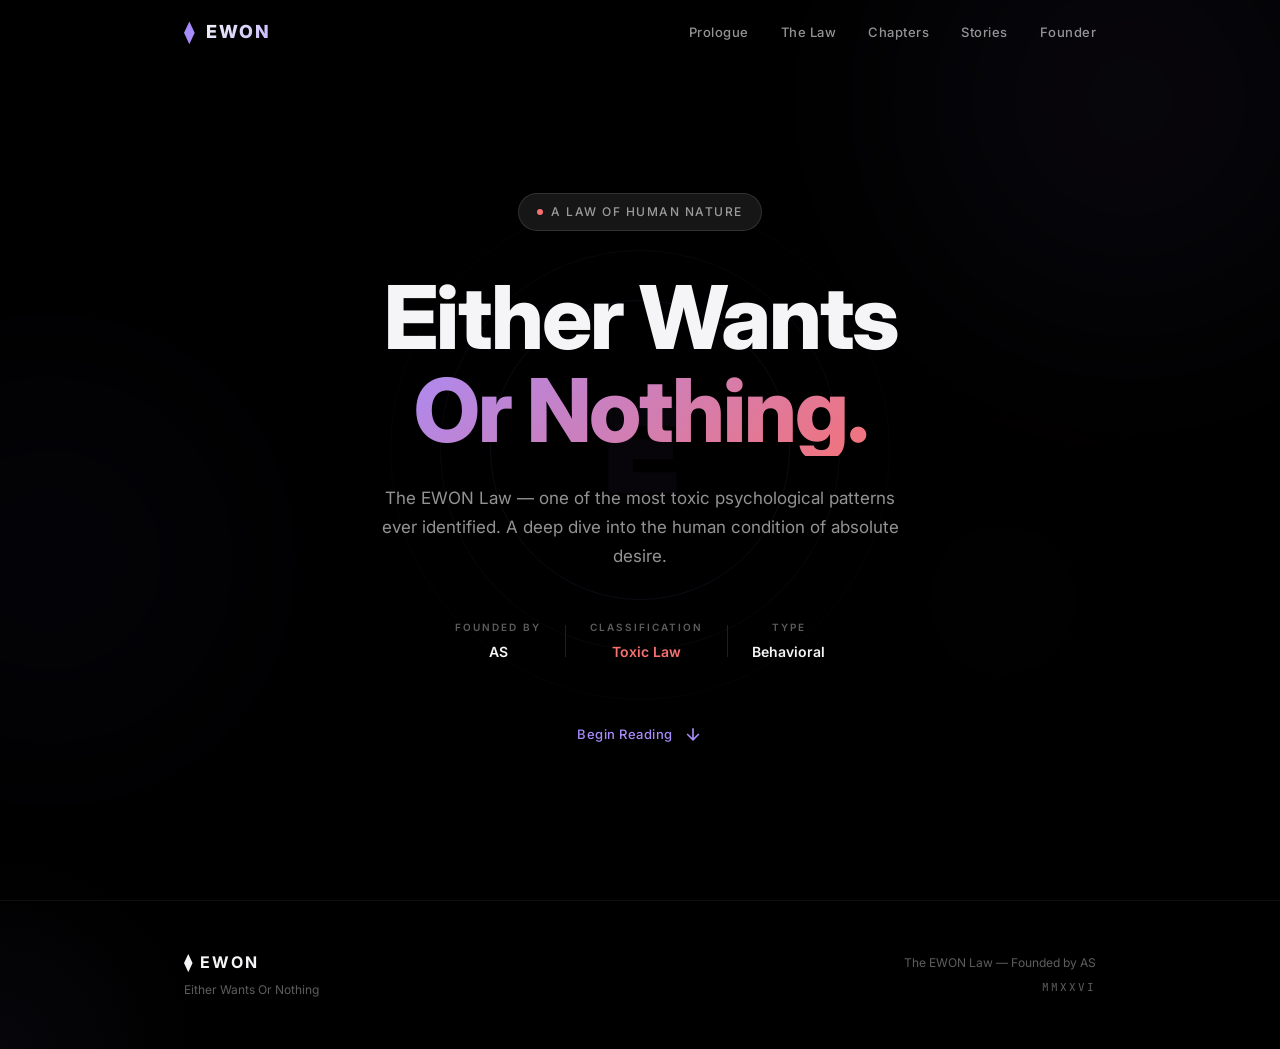
==== commit 6823b2d8: "Implement SPA routing, page transitions, and founder animations" ====
--- a/index.html
+++ b/index.html
@@ -24,16 +24,16 @@
     <!-- Navigation -->
     <nav class="nav" id="navbar">
         <div class="nav-inner">
-            <a href="#hero" class="nav-logo">
+            <a href="/" class="nav-logo" data-route>
                 <span class="logo-icon">⧫</span>
                 <span class="logo-text">EWON</span>
             </a>
             <div class="nav-links">
-                <a href="#prologue" class="nav-link">Prologue</a>
-                <a href="#definition" class="nav-link">The Law</a>
-                <a href="#chapters" class="nav-link">Chapters</a>
-                <a href="#stories" class="nav-link">Stories</a>
-                <a href="#founder" class="nav-link">Founder</a>
+                <a href="/prologue" class="nav-link" data-route>Prologue</a>
+                <a href="/the-law" class="nav-link" data-route>The Law</a>
+                <a href="/chapters" class="nav-link" data-route>Chapters</a>
+                <a href="/stories" class="nav-link" data-route>Stories</a>
+                <a href="/founder" class="nav-link" data-route>Founder</a>
             </div>
             <button class="nav-menu-btn" id="menuBtn" aria-label="Menu">
                 <span></span>
@@ -46,16 +46,16 @@
     <!-- Mobile Menu -->
     <div class="mobile-menu" id="mobileMenu">
         <div class="mobile-menu-inner">
-            <a href="#prologue" class="mobile-link">Prologue</a>
-            <a href="#definition" class="mobile-link">The Law</a>
-            <a href="#chapters" class="mobile-link">Chapters</a>
-            <a href="#stories" class="mobile-link">Stories</a>
-            <a href="#founder" class="mobile-link">Founder</a>
+            <a href="/prologue" class="mobile-link" data-route>Prologue</a>
+            <a href="/the-law" class="mobile-link" data-route>The Law</a>
+            <a href="/chapters" class="mobile-link" data-route>Chapters</a>
+            <a href="/stories" class="mobile-link" data-route>Stories</a>
+            <a href="/founder" class="mobile-link" data-route>Founder</a>
         </div>
     </div>
 
     <!-- Hero Section -->
-    <section class="hero" id="hero">
+    <section class="hero page active" id="hero" data-page="/">
         <div class="hero-content">
             <div class="hero-badge animate-in">
                 <span class="badge-dot"></span>
@@ -85,7 +85,7 @@
                     <span class="meta-value">Behavioral</span>
                 </div>
             </div>
-            <a href="#prologue" class="hero-scroll animate-in">
+            <a href="/prologue" class="hero-scroll animate-in" data-route>
                 <span>Begin Reading</span>
                 <svg width="20" height="20" viewBox="0 0 24 24" fill="none" stroke="currentColor" stroke-width="2">
                     <path d="M12 5v14M19 12l-7 7-7-7"/>
@@ -101,7 +101,7 @@
     </section>
 
     <!-- Prologue -->
-    <section class="chapter-section" id="prologue">
+    <section class="chapter-section page" id="prologue" data-page="/prologue">
         <div class="container">
             <div class="chapter-header animate-on-scroll">
                 <span class="chapter-number">Prologue</span>
@@ -129,12 +129,18 @@
                     </blockquote>
                     <cite>— On the nature of EWON</cite>
                 </div>
+                <div class="page-navigation animate-on-scroll">
+                    <a href="/the-law" class="btn-next" data-route>
+                        <span class="nav-direction">Next Chapter</span>
+                        <span class="nav-title">Chapter I: The Law Defined <span class="nav-arrow">→</span></span>
+                    </a>
+                </div>
             </div>
         </div>
     </section>
 
     <!-- Definition Section -->
-    <section class="definition-section" id="definition">
+    <section class="definition-section page" id="definition" data-page="/the-law">
         <div class="container">
             <div class="chapter-header animate-on-scroll">
                 <span class="chapter-number">Chapter I</span>
@@ -178,12 +184,18 @@
                         </div>
                     </div>
                 </div>
+                <div class="page-navigation animate-on-scroll">
+                    <a href="/chapters" class="btn-next" data-route>
+                        <span class="nav-direction">Next Chapter</span>
+                        <span class="nav-title">Chapter II: The Psychology <span class="nav-arrow">→</span></span>
+                    </a>
+                </div>
             </div>
         </div>
     </section>
 
     <!-- Chapter II: The Psychology -->
-    <section class="chapter-section dark-chapter" id="chapters">
+    <section class="chapter-section dark-chapter page" id="chapters" data-page="/chapters">
         <div class="container">
             <div class="chapter-header animate-on-scroll">
                 <span class="chapter-number">Chapter II</span>
@@ -228,12 +240,18 @@
                         <p>Each time the person walks away with nothing, they reinforce the behavior. The pain of emptiness becomes familiar — even comfortable. The loop tightens.</p>
                     </div>
                 </div>
+                <div class="page-navigation animate-on-scroll">
+                    <a href="/manifestations" class="btn-next" data-route>
+                        <span class="nav-direction">Next Chapter</span>
+                        <span class="nav-title">Chapter III: Where It Manifests <span class="nav-arrow">→</span></span>
+                    </a>
+                </div>
             </div>
         </div>
     </section>
 
     <!-- Chapter III: Manifestations -->
-    <section class="chapter-section">
+    <section class="chapter-section page" id="manifestations" data-page="/manifestations">
         <div class="container">
             <div class="chapter-header animate-on-scroll">
                 <span class="chapter-number">Chapter III</span>
@@ -314,12 +332,18 @@
                         </div>
                     </div>
                 </div>
+                <div class="page-navigation animate-on-scroll">
+                    <a href="/toxicity" class="btn-next" data-route>
+                        <span class="nav-direction">Next Chapter</span>
+                        <span class="nav-title">Chapter IV: Why EWON is Toxic <span class="nav-arrow">→</span></span>
+                    </a>
+                </div>
             </div>
         </div>
     </section>
 
     <!-- Chapter IV: The Toxicity -->
-    <section class="chapter-section dark-chapter">
+    <section class="chapter-section dark-chapter page" id="toxicity" data-page="/toxicity">
         <div class="container">
             <div class="chapter-header animate-on-scroll">
                 <span class="chapter-number">Chapter IV</span>
@@ -371,12 +395,18 @@
                         <p>No human being is perfect. No relationship matches the exact template in someone's mind. EWON forces people to discard real, meaningful connections because they don't match an imaginary ideal. The result is always the same: solitude.</p>
                     </div>
                 </div>
+                <div class="page-navigation animate-on-scroll">
+                    <a href="/anatomy" class="btn-next" data-route>
+                        <span class="nav-direction">Next Chapter</span>
+                        <span class="nav-title">Chapter V: The Anatomy <span class="nav-arrow">→</span></span>
+                    </a>
+                </div>
             </div>
         </div>
     </section>
 
     <!-- Chapter V: The Anatomy -->
-    <section class="chapter-section">
+    <section class="chapter-section page" id="anatomy" data-page="/anatomy">
         <div class="container">
             <div class="chapter-header animate-on-scroll">
                 <span class="chapter-number">Chapter V</span>
@@ -437,12 +467,18 @@
                         </div>
                     </div>
                 </div>
+                <div class="page-navigation animate-on-scroll">
+                    <a href="/paradox" class="btn-next" data-route>
+                        <span class="nav-direction">Next Chapter</span>
+                        <span class="nav-title">Chapter VI: The Paradox <span class="nav-arrow">→</span></span>
+                    </a>
+                </div>
             </div>
         </div>
     </section>
 
     <!-- Chapter VI: The Paradox -->
-    <section class="chapter-section dark-chapter">
+    <section class="chapter-section dark-chapter page" id="paradox" data-page="/paradox">
         <div class="container">
             <div class="chapter-header animate-on-scroll">
                 <span class="chapter-number">Chapter VI</span>
@@ -480,12 +516,18 @@
                     </blockquote>
                     <cite>— The EWON Paradox</cite>
                 </div>
+                <div class="page-navigation animate-on-scroll">
+                    <a href="/mirror" class="btn-next" data-route>
+                        <span class="nav-direction">Next Chapter</span>
+                        <span class="nav-title">Chapter VII: The Mirror <span class="nav-arrow">→</span></span>
+                    </a>
+                </div>
             </div>
         </div>
     </section>
 
     <!-- Chapter VII: The Mirror -->
-    <section class="chapter-section">
+    <section class="chapter-section page" id="mirror" data-page="/mirror">
         <div class="container">
             <div class="chapter-header animate-on-scroll">
                 <span class="chapter-number">Chapter VII</span>
@@ -536,12 +578,18 @@
                         But honesty without flexibility is just another cage.
                     </p>
                 </div>
+                <div class="page-navigation animate-on-scroll">
+                    <a href="/epilogue" class="btn-next" data-route>
+                        <span class="nav-direction">Next Chapter</span>
+                        <span class="nav-title">Epilogue: A Final Word <span class="nav-arrow">→</span></span>
+                    </a>
+                </div>
             </div>
         </div>
     </section>
 
     <!-- Epilogue -->
-    <section class="chapter-section dark-chapter">
+    <section class="chapter-section dark-chapter page" id="epilogue" data-page="/epilogue">
         <div class="container">
             <div class="chapter-header animate-on-scroll">
                 <span class="chapter-number">Epilogue</span>
@@ -568,12 +616,18 @@
                         <span class="closing-sub">A law observed and documented by <strong>AS</strong></span>
                     </p>
                 </div>
+                <div class="page-navigation animate-on-scroll">
+                    <a href="/stories" class="btn-next" data-route>
+                        <span class="nav-direction">Next Chapter</span>
+                        <span class="nav-title">12 Stories of EWON <span class="nav-arrow">→</span></span>
+                    </a>
+                </div>
             </div>
         </div>
     </section>
 
     <!-- Stories Section -->
-    <section class="chapter-section" id="stories">
+    <section class="chapter-section page" id="stories" data-page="/stories">
         <div class="container">
             <div class="chapter-header animate-on-scroll">
                 <span class="chapter-number">The Chronicles</span>
@@ -845,12 +899,18 @@
                     </div>
 
                 </div>
+                <div class="page-navigation animate-on-scroll">
+                    <a href="/founder" class="btn-next" data-route>
+                        <span class="nav-direction">Next Chapter</span>
+                        <span class="nav-title">The Founder: AS <span class="nav-arrow">→</span></span>
+                    </a>
+                </div>
             </div>
         </div>
     </section>
 
     <!-- Founder Section -->
-    <section class="founder-section" id="founder">
+    <section class="founder-section page" id="founder" data-page="/founder">
         <div class="container">
             <div class="founder-card animate-on-scroll">
                 <div class="founder-info">
@@ -877,9 +937,33 @@
                                     <stop offset="0%" style="stop-color:#c4b5fd"/>
                                     <stop offset="100%" style="stop-color:#818cf8"/>
                                 </linearGradient>
+                                <linearGradient id="triGrad3" x1="50%" y1="0%" x2="50%" y2="100%">
+                                    <stop offset="0%" style="stop-color:#f9a8d4"/>
+                                    <stop offset="100%" style="stop-color:#a78bfa"/>
+                                </linearGradient>
+                                <filter id="triGlow">
+                                    <feGaussianBlur stdDeviation="3" result="blur"/>
+                                    <feMerge><feMergeNode in="blur"/><feMergeNode in="SourceGraphic"/></feMerge>
+                                </filter>
                             </defs>
-                            <polygon class="tri tri-1" points="100,30 155,130 45,130" fill="none" stroke="url(#triGrad1)" stroke-width="2"/>
-                            <polygon class="tri tri-2" points="100,30 155,130 45,130" fill="none" stroke="url(#triGrad2)" stroke-width="2"/>
+                            <!-- Outer ring -->
+                            <circle class="tri-orbit" cx="100" cy="100" r="88" fill="none" stroke="rgba(167,139,250,0.08)" stroke-width="1" stroke-dasharray="4 8"/>
+                            <!-- Triangle 1: clockwise -->
+                            <polygon class="tri tri-1" points="100,22 160,138 40,138" fill="none" stroke="url(#triGrad1)" stroke-width="2" filter="url(#triGlow)"/>
+                            <!-- Triangle 2: counter-clockwise -->
+                            <polygon class="tri tri-2" points="100,22 160,138 40,138" fill="none" stroke="url(#triGrad2)" stroke-width="1.5" filter="url(#triGlow)"/>
+                            <!-- Triangle 3: slow clockwise, larger -->
+                            <polygon class="tri tri-3" points="100,15 170,145 30,145" fill="none" stroke="url(#triGrad3)" stroke-width="1" opacity="0.4"/>
+                            <!-- Triangle 4: fast counter-clockwise, smaller -->
+                            <polygon class="tri tri-4" points="100,35 145,128 55,128" fill="none" stroke="rgba(255,255,255,0.12)" stroke-width="1"/>
+                            <!-- Center dot -->
+                            <circle cx="100" cy="100" r="3" fill="rgba(167,139,250,0.5)">
+                                <animate attributeName="r" values="3;5;3" dur="3s" repeatCount="indefinite"/>
+                                <animate attributeName="opacity" values="0.5;1;0.5" dur="3s" repeatCount="indefinite"/>
+                            </circle>
+                            <!-- Orbiting dots -->
+                            <circle class="orbit-dot dot-1" cx="100" cy="12" r="2" fill="#a78bfa"/>
+                            <circle class="orbit-dot dot-2" cx="100" cy="12" r="1.5" fill="#f87171"/>
                         </svg>
                         <span class="founder-initials">AS</span>
                     </div>
--- a/style.css
+++ b/style.css
@@ -1259,25 +1259,33 @@
 }
 
 .tri {
-    transform-origin: center;
+    transform-origin: 100px 100px;
 }
 
 .tri-1 {
-    animation: triSpin1 8s linear infinite;
+    animation: triSpinCW 12s linear infinite;
 }
 
 .tri-2 {
-    animation: triSpin2 8s linear infinite;
-}
-
-@keyframes triSpin1 {
+    animation: triSpinCCW 12s linear infinite;
+}
+
+.tri-3 {
+    animation: triSpinCW 24s linear infinite;
+}
+
+.tri-4 {
+    animation: triSpinCCW 6s linear infinite;
+}
+
+@keyframes triSpinCW {
     from { transform: rotate(0deg); }
     to { transform: rotate(360deg); }
 }
 
-@keyframes triSpin2 {
-    from { transform: rotate(180deg); }
-    to { transform: rotate(540deg); }
+@keyframes triSpinCCW {
+    from { transform: rotate(360deg); }
+    to { transform: rotate(0deg); }
 }
 
 .founder-initials {
@@ -1674,3 +1682,108 @@
         padding: 24px;
     }
 }
+
+/* ---------- SPA Routing & Page Transitions ---------- */
+.page {
+    display: none !important;
+}
+
+.page.active {
+    display: block !important;
+    animation: pageFadeIn 0.6s var(--ease-out) forwards;
+}
+
+.hero.page.active {
+    display: flex !important;
+}
+
+@keyframes pageFadeIn {
+    from {
+        opacity: 0;
+        transform: translateY(20px);
+    }
+    to {
+        opacity: 1;
+        transform: translateY(0);
+    }
+}
+
+/* ---------- Page Navigation Links ---------- */
+.page-navigation {
+    margin-top: 80px;
+    display: flex;
+    justify-content: flex-end;
+}
+
+.btn-next {
+    display: inline-flex;
+    flex-direction: column;
+    align-items: flex-end;
+    padding: 16px 28px;
+    background: var(--bg-card);
+    border: 1px solid var(--border);
+    border-radius: 16px;
+    transition: all 0.4s var(--ease-out);
+    position: relative;
+    overflow: hidden;
+    max-width: 320px;
+    width: 100%;
+}
+
+.btn-next::before {
+    content: '';
+    position: absolute;
+    top: 0;
+    left: 0;
+    width: 100%;
+    height: 100%;
+    background: linear-gradient(135deg, var(--accent-glow), transparent);
+    opacity: 0;
+    transition: opacity 0.4s var(--ease-out);
+    z-index: 1;
+}
+
+.btn-next:hover {
+    border-color: rgba(167, 139, 250, 0.3);
+    transform: translateY(-2px);
+    box-shadow: 0 8px 32px rgba(0, 0, 0, 0.2);
+}
+
+.btn-next:hover::before {
+    opacity: 1;
+}
+
+.nav-direction {
+    font-size: 10px;
+    text-transform: uppercase;
+    letter-spacing: 2px;
+    color: var(--text-tertiary);
+    font-family: var(--font-mono);
+    margin-bottom: 4px;
+    z-index: 2;
+}
+
+.nav-title {
+    font-size: 15px;
+    font-weight: 600;
+    color: var(--text-primary);
+    display: flex;
+    align-items: center;
+    justify-content: flex-end;
+    gap: 4px;
+    z-index: 2;
+    text-align: right;
+}
+
+.nav-arrow {
+    display: inline-block;
+    transition: transform 0.3s var(--ease-out);
+    color: var(--accent);
+    font-size: 16px;
+}
+
+.btn-next:hover .nav-arrow {
+    transform: translateX(4px);
+}
+
+
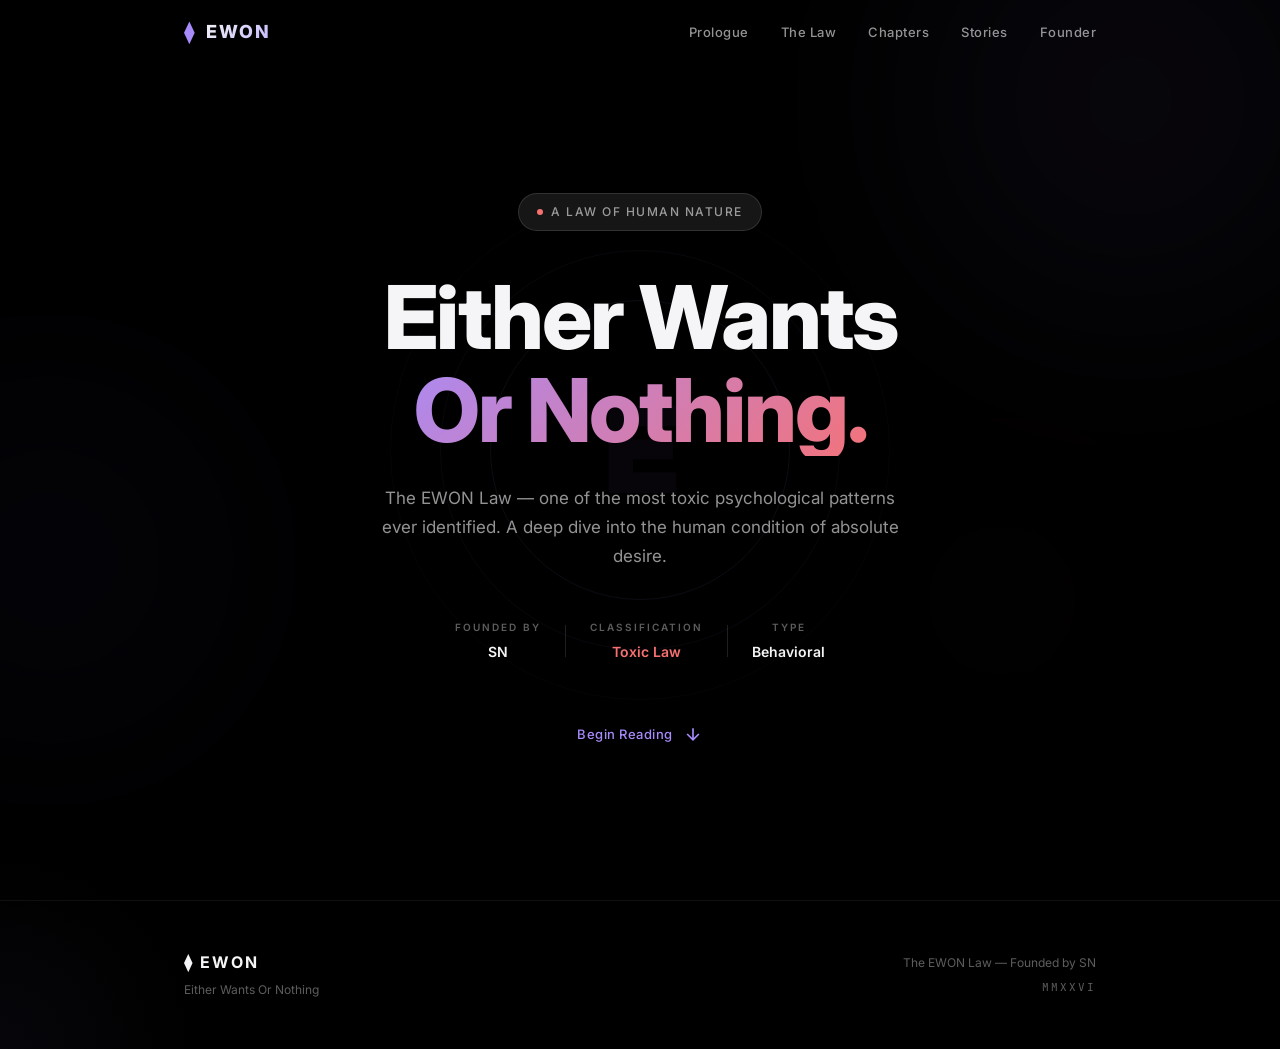
==== commit 54324c48: "Update founder name from AS to SN" ====
--- a/index.html
+++ b/index.html
@@ -4,9 +4,9 @@
     <meta charset="UTF-8">
     <meta name="viewport" content="width=device-width, initial-scale=1.0">
     <title>EWON Law — Either Wants Or Nothing</title>
-    <meta name="description" content="The EWON Law: Either Wants Or Nothing. One of the most toxic psychological laws ever observed. Founded by AS.">
-    <meta name="keywords" content="EWON, Either Wants Or Nothing, EWON Law, AS, psychology, toxic laws">
-    <meta name="author" content="AS">
+    <meta name="description" content="The EWON Law: Either Wants Or Nothing. One of the most toxic psychological laws ever observed. Founded by SN.">
+    <meta name="keywords" content="EWON, Either Wants Or Nothing, EWON Law, SN, psychology, toxic laws">
+    <meta name="author" content="SN">
     <meta name="theme-color" content="#000000">
     <link rel="preconnect" href="https://fonts.googleapis.com">
     <link rel="preconnect" href="https://fonts.gstatic.com" crossorigin>
@@ -72,7 +72,7 @@
             <div class="hero-meta animate-in">
                 <div class="meta-item">
                     <span class="meta-label">Founded by</span>
-                    <span class="meta-value">AS</span>
+                    <span class="meta-value">SN</span>
                 </div>
                 <div class="meta-divider"></div>
                 <div class="meta-item">
@@ -613,7 +613,7 @@
                     <div class="closing-mark">⧫</div>
                     <p class="closing-text">
                         <strong>EWON</strong> — Either Wants Or Nothing<br>
-                        <span class="closing-sub">A law observed and documented by <strong>AS</strong></span>
+                        <span class="closing-sub">A law observed and documented by <strong>SN</strong></span>
                     </p>
                 </div>
                 <div class="page-navigation animate-on-scroll">
@@ -902,7 +902,7 @@
                 <div class="page-navigation animate-on-scroll">
                     <a href="/founder" class="btn-next" data-route>
                         <span class="nav-direction">Next Chapter</span>
-                        <span class="nav-title">The Founder: AS <span class="nav-arrow">→</span></span>
+                        <span class="nav-title">The Founder: SN <span class="nav-arrow">→</span></span>
                     </a>
                 </div>
             </div>
@@ -915,15 +915,20 @@
             <div class="founder-card animate-on-scroll">
                 <div class="founder-info">
                     <span class="founder-label">The Observer</span>
-                    <h2 class="founder-name">AS</h2>
+                    <h2 class="founder-name">SN</h2>
                     <p class="founder-role">Founder of the EWON Law</p>
                     <div class="founder-divider"></div>
                     <p class="founder-bio">
-                        The EWON Law was first identified, articulated, and documented by <strong>AS</strong>. Through keen observation of human behavior patterns, AS recognized this recurring phenomenon — a law that operates silently in the minds of many, driving them toward absolute desire and, consequently, absolute emptiness.
+                        The EWON Law was first identified, articulated, and documented by <strong>SN</strong>. Through keen observation of human behavior patterns, SN recognized this recurring phenomenon — a law that operates silently in the minds of many, driving them toward absolute desire and, consequently, absolute emptiness.
                     </p>
                     <p class="founder-bio">
-                        AS brought this law into language, giving a name to what millions experience but few understand. The EWON Law stands as a contribution to the understanding of human psychology — a lens through which we can examine our own patterns of desire and decision.
-                    </p>
+                        SN brought this law into language, giving a name to what millions experience but few understand. The EWON Law stands as a contribution to the understanding of human psychology — a lens through which we can examine our own patterns of desire and decision.
+                    </p>
+                    <div class="founder-actions animate-on-scroll">
+                        <a href="/contact" class="btn-contact" data-route>
+                            <span class="contact-icon">✉</span> Contact SN
+                        </a>
+                    </div>
                 </div>
                 <div class="founder-visual">
                     <div class="founder-pfp">
@@ -965,9 +970,60 @@
                             <circle class="orbit-dot dot-1" cx="100" cy="12" r="2" fill="#a78bfa"/>
                             <circle class="orbit-dot dot-2" cx="100" cy="12" r="1.5" fill="#f87171"/>
                         </svg>
-                        <span class="founder-initials">AS</span>
+                        <span class="founder-initials">SN</span>
                     </div>
                     <div class="founder-glow"></div>
+                </div>
+            </div>
+        </div>
+    </section>
+
+    <!-- Contact Section -->
+    <section class="contact-section page" id="contact" data-page="/contact">
+        <div class="container">
+            <div class="chapter-header animate-on-scroll">
+                <span class="chapter-number">Connect</span>
+                <h2 class="chapter-title">Reach Out</h2>
+                <div class="chapter-line"></div>
+            </div>
+            
+            <div class="contact-container animate-on-scroll">
+                <div class="contact-card">
+                    <div class="contact-intro">
+                        <p class="contact-lead">Have a query, an opinion, or a personal EWON story to share?</p>
+                        <p class="contact-sub">Submit your thoughts directly to the founder. Every submission is read and analyzed.</p>
+                    </div>
+                    
+                    <form action="https://docs.google.com/forms/d/e/1FAIpQLSdDf6Da7PYjEkYt9jV3V6ieoS6_W-wqQWJ6-JtVqrjbF0T2JQ/formResponse" 
+                          method="POST" 
+                          target="hidden_iframe" 
+                          id="contactForm"
+                          class="contact-form">
+                        
+                        <div class="form-group">
+                            <label for="queryField" class="form-label">Write your query or opinion below</label>
+                            <textarea id="queryField" 
+                                      name="entry.1139902996" 
+                                      class="form-textarea" 
+                                      placeholder="Express your thoughts here..." 
+                                      required></textarea>
+                            <div class="form-glow"></div>
+                        </div>
+                        
+                        <button type="submit" class="btn-submit" id="submitBtn">
+                            <span class="submit-glow"></span>
+                            <span class="submit-text">Send Message ⧫</span>
+                        </button>
+                    </form>
+                    
+                    <iframe name="hidden_iframe" id="hidden_iframe" style="display:none;"></iframe>
+                    
+                    <div class="contact-success" id="successState" style="display: none;">
+                        <div class="success-icon">⧫</div>
+                        <h3>Submission Sent</h3>
+                        <p>Thank you for sharing your thoughts. Your query/opinion has been successfully recorded under the EWON Chronicles.</p>
+                        <a href="/" class="btn-home" data-route>Return to Home</a>
+                    </div>
                 </div>
             </div>
         </div>
@@ -982,7 +1038,7 @@
                     <p>Either Wants Or Nothing</p>
                 </div>
                 <div class="footer-copy">
-                    <p>The EWON Law — Founded by AS</p>
+                    <p>The EWON Law — Founded by SN</p>
                     <p class="footer-year">MMXXVI</p>
                 </div>
             </div>
--- a/style.css
+++ b/style.css
@@ -1786,4 +1786,230 @@
     transform: translateX(4px);
 }
 
-
+/* ---------- Founder Section Actions ---------- */
+.founder-actions {
+    margin-top: 32px;
+}
+
+.btn-contact {
+    display: inline-flex;
+    align-items: center;
+    gap: 8px;
+    padding: 14px 28px;
+    background: linear-gradient(135deg, rgba(167, 139, 250, 0.08), rgba(248, 113, 113, 0.04));
+    border: 1px solid rgba(167, 139, 250, 0.2);
+    border-radius: 100px;
+    font-weight: 600;
+    font-size: 14px;
+    letter-spacing: 0.5px;
+    color: var(--text-primary);
+    transition: all 0.4s var(--ease-out);
+    cursor: pointer;
+    box-shadow: 0 4px 24px rgba(0, 0, 0, 0.2);
+}
+
+.btn-contact:hover {
+    border-color: var(--accent);
+    transform: translateY(-2px);
+    box-shadow: 0 8px 32px rgba(167, 139, 250, 0.15);
+    background: linear-gradient(135deg, rgba(167, 139, 250, 0.15), rgba(248, 113, 113, 0.1));
+}
+
+.contact-icon {
+    font-size: 16px;
+    transition: transform 0.3s var(--ease-out);
+}
+
+.btn-contact:hover .contact-icon {
+    transform: rotate(10deg) scale(1.1);
+}
+
+/* ---------- Contact Section ---------- */
+.contact-section {
+    padding: 120px 0;
+    min-height: calc(100vh - var(--nav-height));
+    display: flex;
+    align-items: center;
+}
+
+.contact-container {
+    max-width: 640px;
+    margin: 40px auto 0;
+    width: 100%;
+}
+
+.contact-card {
+    background: var(--bg-card);
+    border: 1px solid var(--border);
+    border-radius: 24px;
+    padding: 48px;
+    position: relative;
+    overflow: hidden;
+    box-shadow: 0 24px 64px rgba(0, 0, 0, 0.4);
+}
+
+.contact-intro {
+    margin-bottom: 36px;
+}
+
+.contact-lead {
+    font-size: 18px;
+    font-weight: 600;
+    color: var(--text-primary);
+    margin-bottom: 8px;
+    line-height: 1.5;
+}
+
+.contact-sub {
+    font-size: 14px;
+    color: var(--text-secondary);
+    line-height: 1.6;
+}
+
+.contact-form {
+    display: flex;
+    flex-direction: column;
+    gap: 28px;
+}
+
+.form-group {
+    display: flex;
+    flex-direction: column;
+    gap: 12px;
+    position: relative;
+}
+
+.form-label {
+    font-size: 12px;
+    font-weight: 600;
+    text-transform: uppercase;
+    letter-spacing: 1.5px;
+    color: var(--accent);
+    font-family: var(--font-mono);
+}
+
+.form-textarea {
+    width: 100%;
+    min-height: 160px;
+    padding: 18px;
+    background: rgba(0, 0, 0, 0.3);
+    border: 1px solid var(--border-strong);
+    border-radius: 16px;
+    color: var(--text-primary);
+    font-family: var(--font-primary);
+    font-size: 15px;
+    line-height: 1.6;
+    resize: vertical;
+    transition: all 0.4s var(--ease-out);
+    outline: none;
+}
+
+.form-textarea:focus {
+    border-color: var(--accent);
+    background: rgba(0, 0, 0, 0.5);
+    box-shadow: 0 0 24px rgba(167, 139, 250, 0.08);
+}
+
+.btn-submit {
+    align-self: flex-end;
+    display: inline-flex;
+    align-items: center;
+    gap: 8px;
+    padding: 16px 36px;
+    background: linear-gradient(135deg, var(--accent), var(--toxic-red));
+    border: none;
+    border-radius: 100px;
+    font-weight: 700;
+    font-size: 15px;
+    color: #000000;
+    cursor: pointer;
+    transition: all 0.4s var(--ease-out);
+    position: relative;
+    overflow: hidden;
+    box-shadow: 0 8px 32px rgba(167, 139, 250, 0.2);
+}
+
+.btn-submit:hover {
+    transform: translateY(-2px);
+    box-shadow: 0 12px 40px rgba(167, 139, 250, 0.35);
+}
+
+.btn-submit:active {
+    transform: translateY(0);
+}
+
+.btn-submit.loading {
+    background: var(--bg-card-hover);
+    color: var(--text-tertiary);
+    cursor: not-allowed;
+    box-shadow: none;
+    pointer-events: none;
+}
+
+/* Success State styling */
+.contact-success {
+    display: flex;
+    flex-direction: column;
+    align-items: center;
+    text-align: center;
+    padding: 24px 0;
+}
+
+.success-icon {
+    width: 64px;
+    height: 64px;
+    border-radius: 50%;
+    background: rgba(167, 139, 250, 0.1);
+    border: 1px solid rgba(167, 139, 250, 0.3);
+    color: var(--accent);
+    font-size: 28px;
+    display: flex;
+    align-items: center;
+    justify-content: center;
+    margin-bottom: 24px;
+    animation: successPulse 2s ease-in-out infinite;
+}
+
+@keyframes successPulse {
+    0%, 100% { transform: scale(1); box-shadow: 0 0 0 0 rgba(167, 139, 250, 0.2); }
+    50% { transform: scale(1.05); box-shadow: 0 0 16px 8px rgba(167, 139, 250, 0.1); }
+}
+
+.contact-success h3 {
+    font-size: 24px;
+    font-weight: 700;
+    margin-bottom: 12px;
+    background: linear-gradient(135deg, var(--text-primary), var(--accent-bright));
+    -webkit-background-clip: text;
+    -webkit-text-fill-color: transparent;
+}
+
+.contact-success p {
+    font-size: 15px;
+    color: var(--text-secondary);
+    max-width: 440px;
+    margin-bottom: 32px;
+    line-height: 1.6;
+}
+
+.btn-home {
+    display: inline-flex;
+    align-items: center;
+    padding: 12px 28px;
+    background: rgba(255, 255, 255, 0.05);
+    border: 1px solid var(--border);
+    border-radius: 100px;
+    font-size: 14px;
+    font-weight: 600;
+    color: var(--text-primary);
+    transition: all 0.3s;
+}
+
+.btn-home:hover {
+    background: rgba(255, 255, 255, 0.1);
+    border-color: var(--border-strong);
+    transform: translateY(-1px);
+}
+
+
+
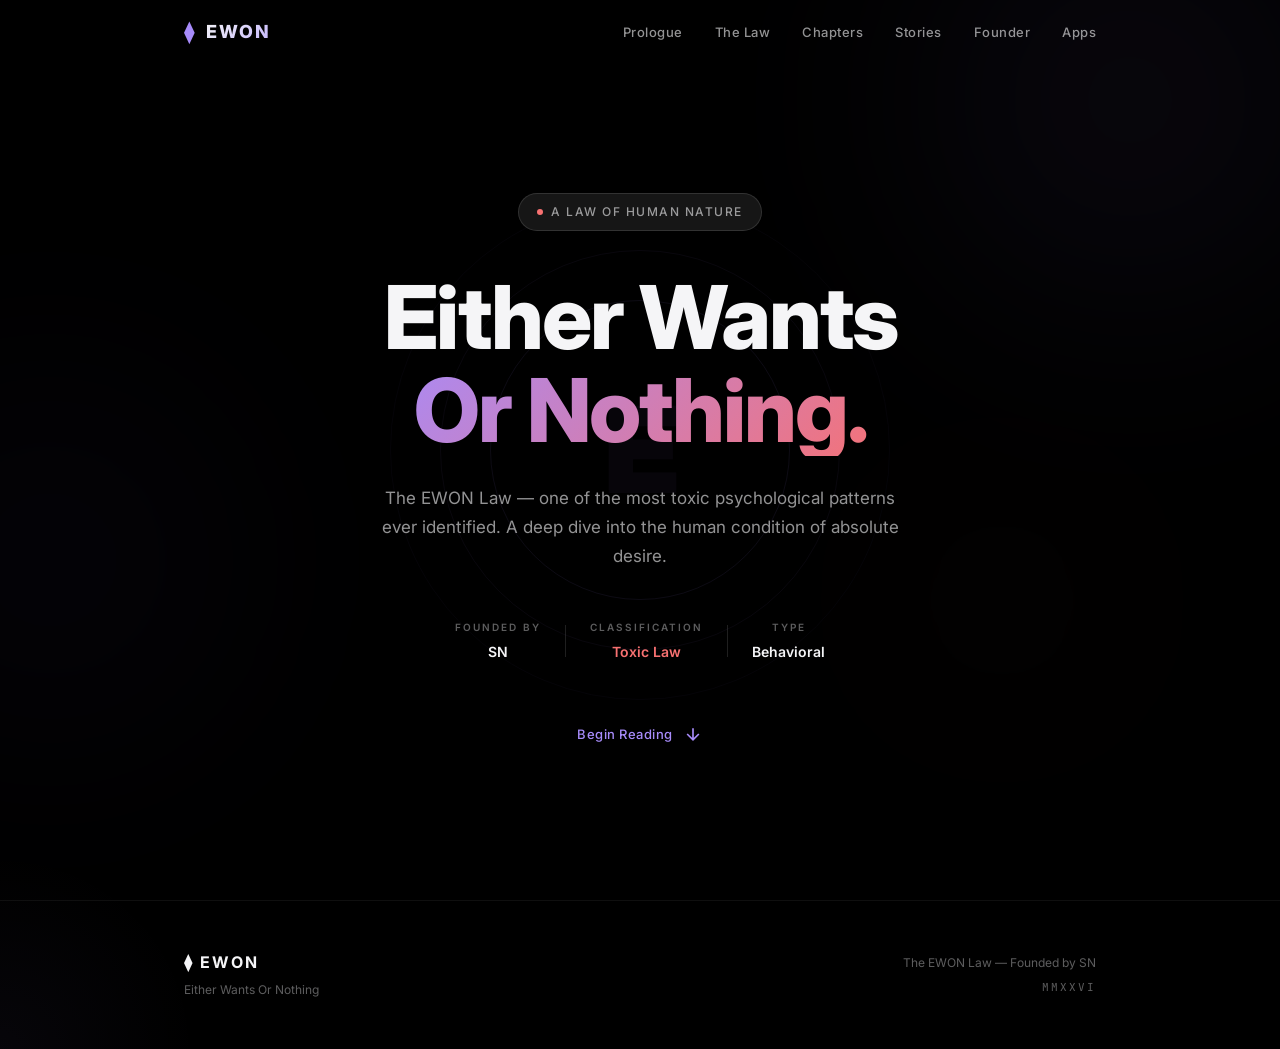
==== commit 9251fe99: "feat: add Android Applications section + SHS Messenger PWA" ====
--- a/index.html
+++ b/index.html
@@ -34,6 +34,7 @@
                 <a href="/chapters" class="nav-link" data-route>Chapters</a>
                 <a href="/stories" class="nav-link" data-route>Stories</a>
                 <a href="/founder" class="nav-link" data-route>Founder</a>
+                <a href="/apps" class="nav-link" data-route>Apps</a>
             </div>
             <button class="nav-menu-btn" id="menuBtn" aria-label="Menu">
                 <span></span>
@@ -51,6 +52,7 @@
             <a href="/chapters" class="mobile-link" data-route>Chapters</a>
             <a href="/stories" class="mobile-link" data-route>Stories</a>
             <a href="/founder" class="mobile-link" data-route>Founder</a>
+            <a href="/apps" class="mobile-link" data-route>Apps</a>
         </div>
     </div>
 
@@ -978,6 +980,107 @@
         </div>
     </section>
 
+    <!-- Android Applications -->
+    <section class="apps-section page" id="apps" data-page="/apps">
+        <div class="container">
+            <div class="chapter-header animate-on-scroll">
+                <span class="chapter-number">Downloads</span>
+                <h2 class="chapter-title">Android Applications</h2>
+                <div class="chapter-line"></div>
+            </div>
+
+            <div class="apps-intro animate-on-scroll">
+                <p class="apps-lead">Premium applications crafted with the EWON philosophy — excellence or nothing.</p>
+            </div>
+
+            <div class="apps-grid animate-on-scroll">
+                <!-- SHS Messenger Card -->
+                <div class="app-card">
+                    <div class="app-card-glow"></div>
+                    <div class="app-card-inner">
+                        <div class="app-header">
+                            <div class="app-icon">
+                                <svg viewBox="0 0 56 56" fill="none" xmlns="http://www.w3.org/2000/svg">
+                                    <rect width="56" height="56" rx="14" fill="url(#appGrad)"/>
+                                    <path d="M18 20C18 18.9 18.9 18 20 18H36C37.1 18 38 18.9 38 20V32C38 33.1 37.1 34 36 34H24L20 38V34H20C18.9 34 18 33.1 18 32V20Z" fill="rgba(0,0,0,0.3)" stroke="white" stroke-width="1.5" stroke-linecap="round" stroke-linejoin="round"/>
+                                    <circle cx="25" cy="26" r="1.5" fill="white" opacity="0.9"/>
+                                    <circle cx="28" cy="26" r="1.5" fill="white" opacity="0.9"/>
+                                    <circle cx="31" cy="26" r="1.5" fill="white" opacity="0.9"/>
+                                    <defs>
+                                        <linearGradient id="appGrad" x1="0" y1="0" x2="56" y2="56">
+                                            <stop offset="0%" stop-color="#a78bfa"/>
+                                            <stop offset="100%" stop-color="#7c3aed"/>
+                                        </linearGradient>
+                                    </defs>
+                                </svg>
+                            </div>
+                            <div class="app-title-block">
+                                <h3 class="app-name">SHS Messenger</h3>
+                                <span class="app-dev">by SN</span>
+                            </div>
+                            <div class="app-badge">PWA</div>
+                        </div>
+
+                        <p class="app-description">
+                            A premium, lightweight messaging application built with the EWON aesthetic. 
+                            Smooth, fast, and designed for those who accept nothing less than the best.
+                        </p>
+
+                        <div class="app-features">
+                            <div class="app-feature">
+                                <svg width="16" height="16" viewBox="0 0 24 24" fill="none" stroke="currentColor" stroke-width="2" stroke-linecap="round" stroke-linejoin="round">
+                                    <path d="M21 15a2 2 0 0 1-2 2H7l-4 4V5a2 2 0 0 1 2-2h14a2 2 0 0 1 2 2z"/>
+                                </svg>
+                                <span>Real-time Messaging</span>
+                            </div>
+                            <div class="app-feature">
+                                <svg width="16" height="16" viewBox="0 0 24 24" fill="none" stroke="currentColor" stroke-width="2" stroke-linecap="round" stroke-linejoin="round">
+                                    <path d="M12 22s8-4 8-10V5l-8-3-8 3v7c0 6 8 10 8 10z"/>
+                                </svg>
+                                <span>Offline Support</span>
+                            </div>
+                            <div class="app-feature">
+                                <svg width="16" height="16" viewBox="0 0 24 24" fill="none" stroke="currentColor" stroke-width="2" stroke-linecap="round" stroke-linejoin="round">
+                                    <circle cx="12" cy="12" r="10"/>
+                                    <path d="M2 12h20"/>
+                                    <path d="M12 2a15.3 15.3 0 0 1 4 10 15.3 15.3 0 0 1-4 10 15.3 15.3 0 0 1-4-10 15.3 15.3 0 0 1 4-10z"/>
+                                </svg>
+                                <span>Installable on Android</span>
+                            </div>
+                            <div class="app-feature">
+                                <svg width="16" height="16" viewBox="0 0 24 24" fill="none" stroke="currentColor" stroke-width="2" stroke-linecap="round" stroke-linejoin="round">
+                                    <polygon points="13 2 3 14 12 14 11 22 21 10 12 10 13 2"/>
+                                </svg>
+                                <span>Lightning Fast</span>
+                            </div>
+                        </div>
+
+                        <div class="app-meta-row">
+                            <div class="app-meta-chip">
+                                <span class="meta-dot"></span>
+                                v1.0.0
+                            </div>
+                            <div class="app-meta-chip">2.1 MB</div>
+                            <div class="app-meta-chip">Android &amp; Web</div>
+                        </div>
+
+                        <a href="/messages/" class="app-install-btn" target="_blank">
+                            <span class="install-glow"></span>
+                            <svg width="20" height="20" viewBox="0 0 24 24" fill="none" stroke="currentColor" stroke-width="2" stroke-linecap="round" stroke-linejoin="round">
+                                <path d="M21 15v4a2 2 0 0 1-2 2H5a2 2 0 0 1-2-2v-4"/>
+                                <polyline points="7 10 12 15 17 10"/>
+                                <line x1="12" y1="15" x2="12" y2="3"/>
+                            </svg>
+                            <span>Install App</span>
+                        </a>
+
+                        <p class="app-install-hint">Open in Chrome on Android → tap "Install" or "Add to Home Screen"</p>
+                    </div>
+                </div>
+            </div>
+        </div>
+    </section>
+
     <!-- Contact Section -->
     <section class="contact-section page" id="contact" data-page="/contact">
         <div class="container">
--- a/style.css
+++ b/style.css
@@ -2011,5 +2011,258 @@
     transform: translateY(-1px);
 }
 
-
-
+/* ---------- Android Applications Section ---------- */
+.apps-section {
+    padding: 120px 0 80px;
+}
+
+.apps-intro {
+    text-align: center;
+    margin-bottom: 48px;
+}
+
+.apps-lead {
+    font-size: 18px;
+    color: var(--text-secondary);
+    font-weight: 400;
+    max-width: 520px;
+    margin: 0 auto;
+    line-height: 1.7;
+}
+
+.apps-grid {
+    display: grid;
+    gap: 24px;
+    max-width: 560px;
+    margin: 0 auto;
+}
+
+.app-card {
+    position: relative;
+    border-radius: 24px;
+    overflow: hidden;
+}
+
+.app-card-glow {
+    position: absolute;
+    top: -1px;
+    left: -1px;
+    right: -1px;
+    bottom: -1px;
+    border-radius: 25px;
+    background: linear-gradient(135deg, rgba(167, 139, 250, 0.3), rgba(124, 58, 237, 0.1), rgba(248, 113, 113, 0.15));
+    z-index: 0;
+    opacity: 0.6;
+    transition: opacity 0.5s var(--ease-out);
+}
+
+.app-card:hover .app-card-glow {
+    opacity: 1;
+}
+
+.app-card-inner {
+    position: relative;
+    z-index: 1;
+    background: var(--bg-card);
+    border-radius: 24px;
+    padding: 32px;
+    backdrop-filter: blur(40px);
+    -webkit-backdrop-filter: blur(40px);
+}
+
+.app-header {
+    display: flex;
+    align-items: center;
+    gap: 16px;
+    margin-bottom: 20px;
+}
+
+.app-icon {
+    width: 56px;
+    height: 56px;
+    flex-shrink: 0;
+    border-radius: 14px;
+    overflow: hidden;
+    box-shadow: 0 4px 16px rgba(167, 139, 250, 0.2);
+}
+
+.app-icon svg {
+    width: 100%;
+    height: 100%;
+}
+
+.app-title-block {
+    flex: 1;
+    min-width: 0;
+}
+
+.app-name {
+    font-size: 20px;
+    font-weight: 700;
+    color: var(--text-primary);
+    line-height: 1.2;
+    margin-bottom: 2px;
+}
+
+.app-dev {
+    font-size: 13px;
+    color: var(--text-tertiary);
+    font-weight: 400;
+}
+
+.app-badge {
+    padding: 4px 12px;
+    font-size: 11px;
+    font-weight: 700;
+    letter-spacing: 0.1em;
+    text-transform: uppercase;
+    color: var(--accent);
+    background: var(--accent-muted);
+    border: 1px solid rgba(167, 139, 250, 0.15);
+    border-radius: 100px;
+    flex-shrink: 0;
+}
+
+.app-description {
+    font-size: 14px;
+    color: var(--text-secondary);
+    line-height: 1.7;
+    margin-bottom: 24px;
+}
+
+.app-features {
+    display: grid;
+    grid-template-columns: 1fr 1fr;
+    gap: 12px;
+    margin-bottom: 24px;
+}
+
+.app-feature {
+    display: flex;
+    align-items: center;
+    gap: 10px;
+    padding: 10px 14px;
+    background: rgba(255, 255, 255, 0.03);
+    border: 1px solid var(--border);
+    border-radius: 12px;
+    font-size: 13px;
+    color: var(--text-secondary);
+    transition: all 0.3s var(--ease-out);
+}
+
+.app-feature:hover {
+    background: rgba(255, 255, 255, 0.06);
+    border-color: var(--border-strong);
+    color: var(--text-primary);
+}
+
+.app-feature svg {
+    color: var(--accent);
+    flex-shrink: 0;
+}
+
+.app-meta-row {
+    display: flex;
+    gap: 10px;
+    margin-bottom: 28px;
+    flex-wrap: wrap;
+}
+
+.app-meta-chip {
+    display: inline-flex;
+    align-items: center;
+    gap: 6px;
+    padding: 5px 12px;
+    font-size: 12px;
+    color: var(--text-tertiary);
+    background: rgba(255, 255, 255, 0.03);
+    border-radius: 100px;
+    border: 1px solid var(--border);
+    font-family: var(--font-mono);
+}
+
+.app-meta-chip .meta-dot {
+    width: 6px;
+    height: 6px;
+    background: #34d399;
+    border-radius: 50%;
+    animation: pulse-dot 2s infinite;
+}
+
+@keyframes pulse-dot {
+    0%, 100% { opacity: 1; }
+    50% { opacity: 0.4; }
+}
+
+.app-install-btn {
+    display: flex;
+    align-items: center;
+    justify-content: center;
+    gap: 10px;
+    width: 100%;
+    padding: 16px 32px;
+    font-size: 16px;
+    font-weight: 700;
+    color: #fff;
+    background: linear-gradient(135deg, #a78bfa 0%, #7c3aed 50%, #6d28d9 100%);
+    border: none;
+    border-radius: 16px;
+    cursor: pointer;
+    position: relative;
+    overflow: hidden;
+    transition: all 0.4s var(--ease-out);
+    text-decoration: none;
+    box-shadow: 0 4px 24px rgba(167, 139, 250, 0.25);
+}
+
+.app-install-btn:hover {
+    transform: translateY(-2px);
+    box-shadow: 0 8px 32px rgba(167, 139, 250, 0.4);
+}
+
+.app-install-btn:active {
+    transform: translateY(0);
+}
+
+.install-glow {
+    position: absolute;
+    top: 0;
+    left: -100%;
+    width: 200%;
+    height: 100%;
+    background: linear-gradient(90deg, transparent, rgba(255, 255, 255, 0.15), transparent);
+    animation: shimmer 3s infinite;
+}
+
+@keyframes shimmer {
+    0% { transform: translateX(-50%); }
+    100% { transform: translateX(50%); }
+}
+
+.app-install-hint {
+    text-align: center;
+    font-size: 12px;
+    color: var(--text-tertiary);
+    margin-top: 14px;
+    line-height: 1.5;
+}
+
+@media (max-width: 480px) {
+    .app-features {
+        grid-template-columns: 1fr;
+    }
+    
+    .app-card-inner {
+        padding: 24px;
+    }
+    
+    .app-header {
+        flex-wrap: wrap;
+    }
+    
+    .app-badge {
+        order: -1;
+        width: fit-content;
+    }
+}
+
